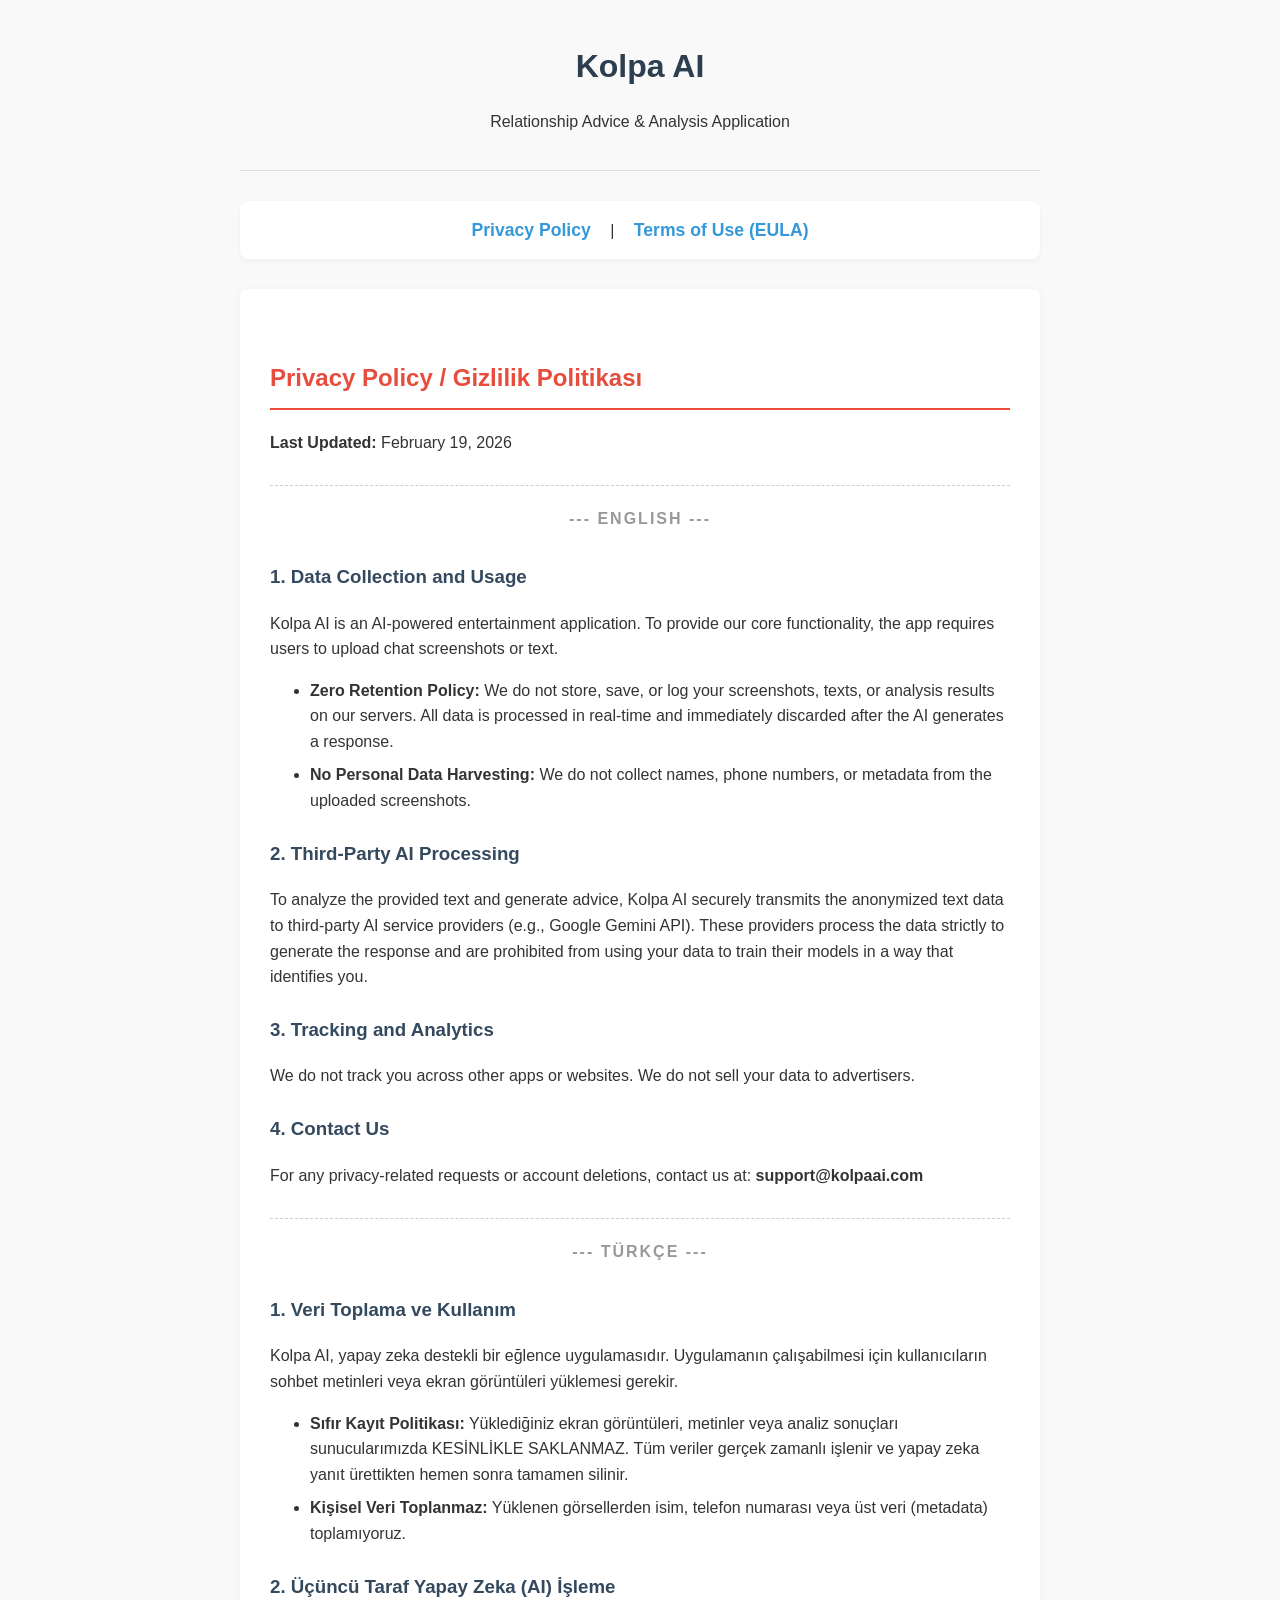
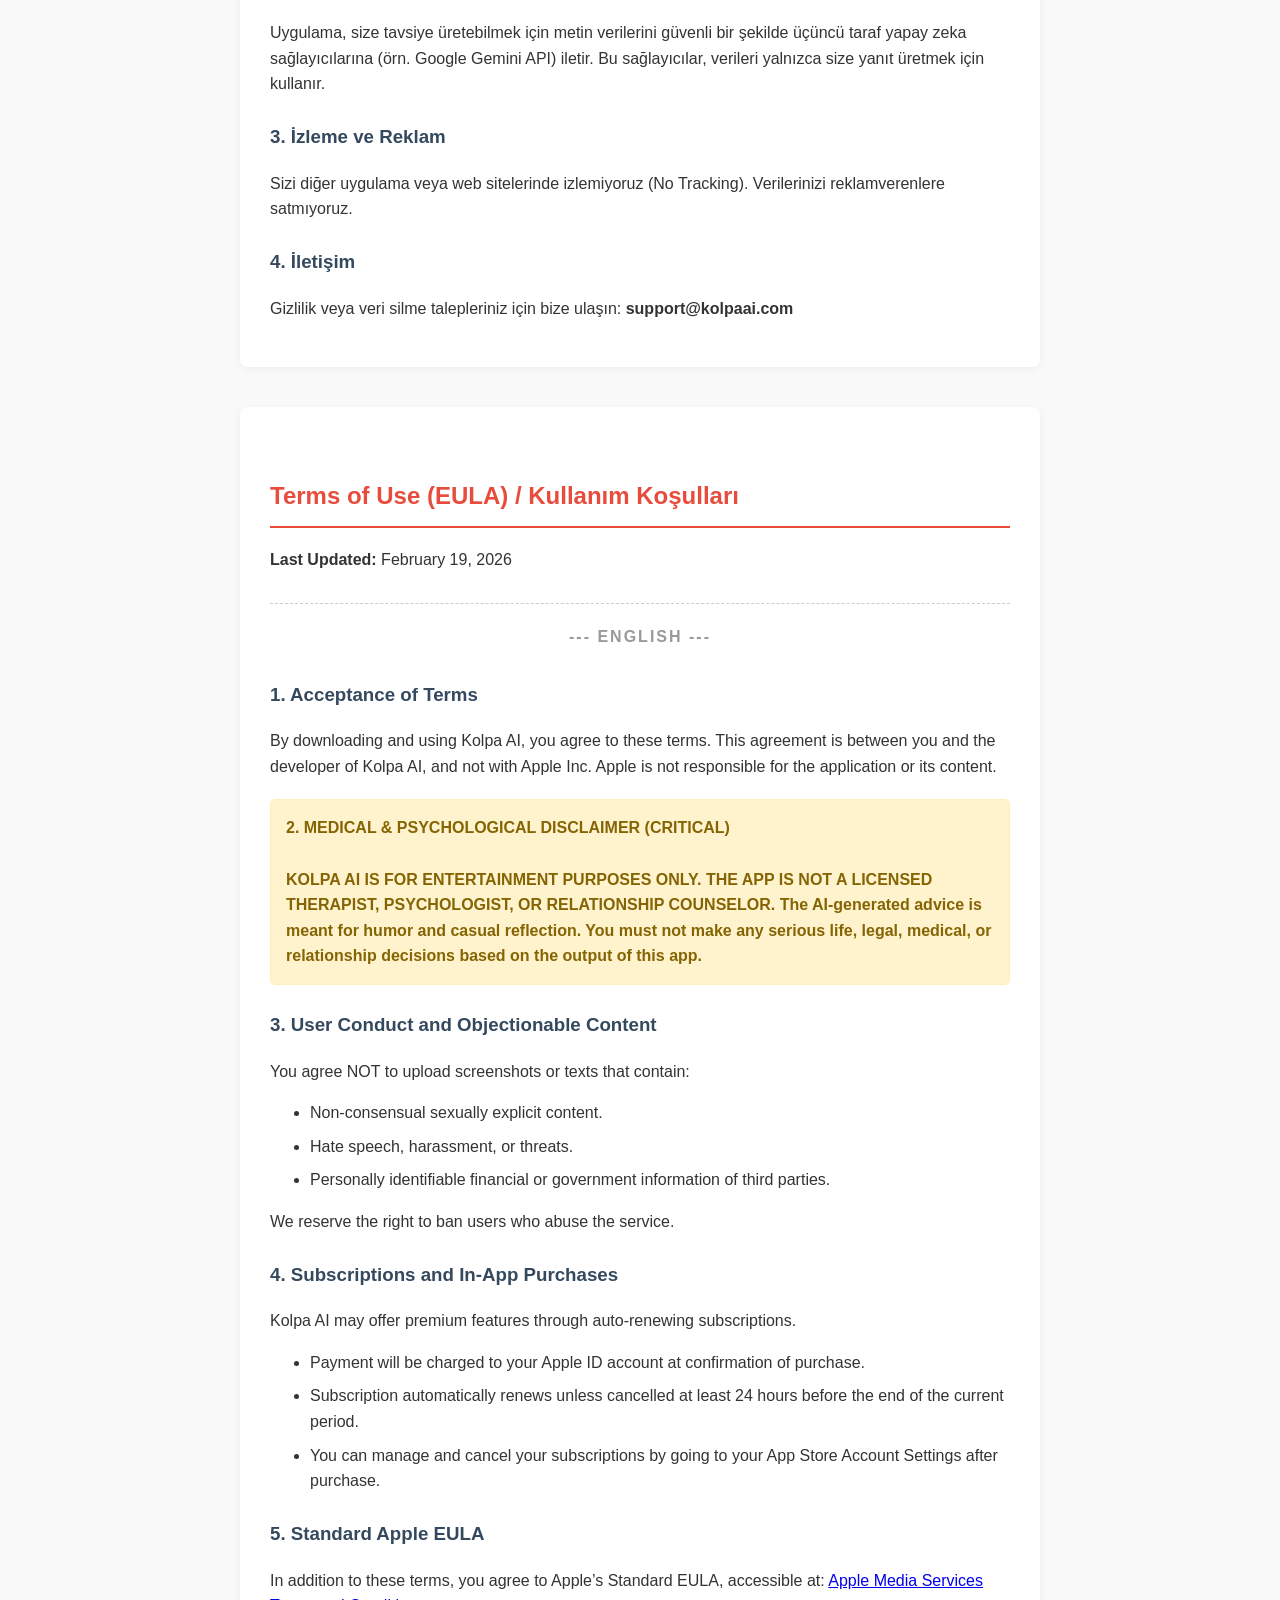
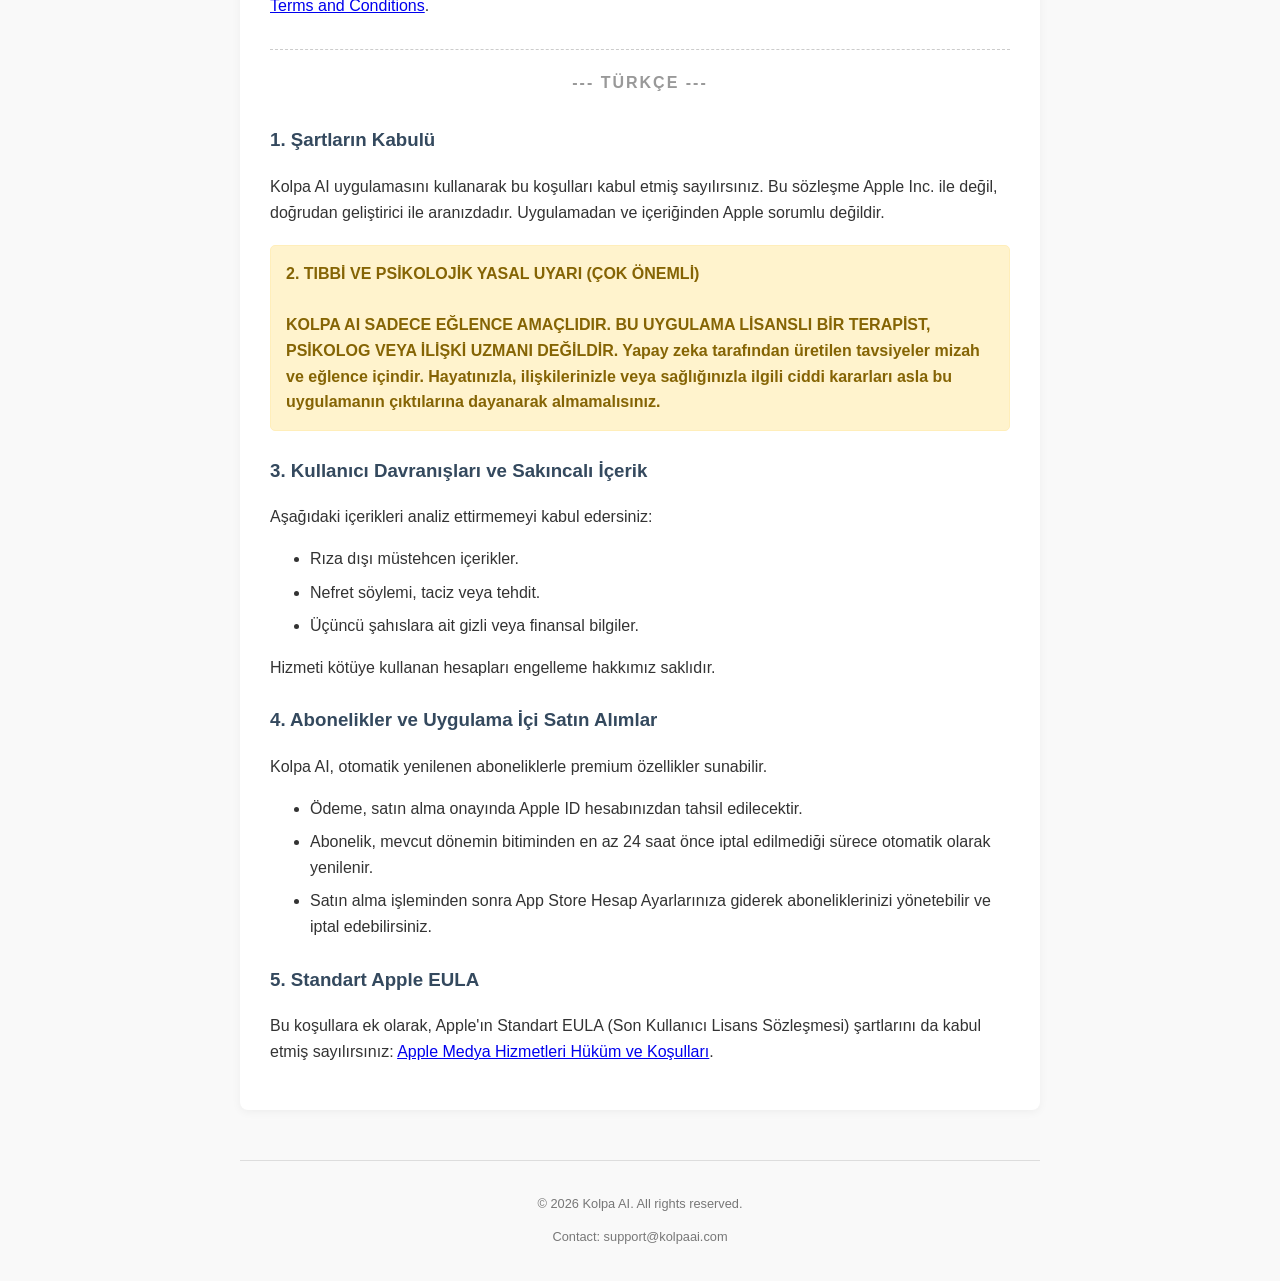
==== index.html @ 3d9947cd "Add files via upload" ====
<!DOCTYPE html>
<html lang="en">

<head>
    <meta charset="UTF-8">
    <meta name="viewport" content="width=device-width, initial-scale=1.0">
    <title>Kolpa AI - Legal & Privacy</title>
    <style>
        body {
            font-family: -apple-system, BlinkMacSystemFont, "Segoe UI", Roboto, Helvetica, Arial, sans-serif;
            line-height: 1.6;
            color: #333;
            max-width: 800px;
            margin: 0 auto;
            padding: 20px;
            background-color: #f9f9f9;
        }

        header {
            text-align: center;
            padding-bottom: 20px;
            border-bottom: 1px solid #ddd;
            margin-bottom: 30px;
        }

        h1 {
            color: #2c3e50;
            margin-bottom: 5px;
        }

        h2 {
            color: #e74c3c;
            border-bottom: 2px solid #e74c3c;
            padding-bottom: 10px;
            margin-top: 40px;
        }

        h3 {
            color: #34495e;
            margin-top: 25px;
        }

        .nav-links {
            text-align: center;
            margin-bottom: 30px;
            background: #fff;
            padding: 15px;
            border-radius: 8px;
            box-shadow: 0 2px 5px rgba(0, 0, 0, 0.05);
        }

        .nav-links a {
            margin: 0 15px;
            text-decoration: none;
            color: #3498db;
            font-weight: bold;
            font-size: 1.1em;
        }

        .nav-links a:hover {
            text-decoration: underline;
        }

        .section-container {
            background: #fff;
            padding: 30px;
            border-radius: 8px;
            box-shadow: 0 2px 10px rgba(0, 0, 0, 0.05);
            margin-bottom: 40px;
        }

        .warning-box {
            background-color: #fff3cd;
            border: 1px solid #ffeeba;
            color: #856404;
            padding: 15px;
            border-radius: 5px;
            margin: 20px 0;
            font-weight: bold;
        }

        footer {
            text-align: center;
            font-size: 0.8em;
            color: #777;
            margin-top: 50px;
            border-top: 1px solid #ddd;
            padding-top: 20px;
        }

        .lang-divider {
            text-align: center;
            margin: 30px 0;
            font-weight: bold;
            color: #999;
            letter-spacing: 2px;
            border-top: 1px dashed #ccc;
            padding-top: 20px;
        }

        ul {
            margin-top: 5px;
        }

        li {
            margin-bottom: 8px;
        }
    </style>
</head>

<body>

    <header>
        <h1>Kolpa AI</h1>
        <p>Relationship Advice & Analysis Application</p>
    </header>

    <div class="nav-links">
        <a href="#privacy">Privacy Policy</a> |
        <a href="#terms">Terms of Use (EULA)</a>
    </div>

    <div id="privacy" class="section-container">
        <h2>Privacy Policy / Gizlilik Politikası</h2>
        <p><strong>Last Updated:</strong> February 19, 2026</p>

        <div class="lang-divider">--- ENGLISH ---</div>

        <h3>1. Data Collection and Usage</h3>
        <p>Kolpa AI is an AI-powered entertainment application. To provide our core functionality, the app requires
            users to upload chat screenshots or text.</p>
        <ul>
            <li><strong>Zero Retention Policy:</strong> We do not store, save, or log your screenshots, texts, or
                analysis results on our servers. All data is processed in real-time and immediately discarded after the
                AI generates a response.</li>
            <li><strong>No Personal Data Harvesting:</strong> We do not collect names, phone numbers, or metadata from
                the uploaded screenshots.</li>
        </ul>

        <h3>2. Third-Party AI Processing</h3>
        <p>To analyze the provided text and generate advice, Kolpa AI securely transmits the anonymized text data to
            third-party AI service providers (e.g., Google Gemini API). These providers process the data strictly to
            generate the response and are prohibited from using your data to train their models in a way that identifies
            you.</p>

        <h3>3. Tracking and Analytics</h3>
        <p>We do not track you across other apps or websites. We do not sell your data to advertisers.</p>

        <h3>4. Contact Us</h3>
        <p>For any privacy-related requests or account deletions, contact us at: <strong>support@kolpaai.com</strong>
        </p>

        <div class="lang-divider">--- TÜRKÇE ---</div>

        <h3>1. Veri Toplama ve Kullanım</h3>
        <p>Kolpa AI, yapay zeka destekli bir eğlence uygulamasıdır. Uygulamanın çalışabilmesi için kullanıcıların sohbet
            metinleri veya ekran görüntüleri yüklemesi gerekir.</p>
        <ul>
            <li><strong>Sıfır Kayıt Politikası:</strong> Yüklediğiniz ekran görüntüleri, metinler veya analiz sonuçları
                sunucularımızda KESİNLİKLE SAKLANMAZ. Tüm veriler gerçek zamanlı işlenir ve yapay zeka yanıt ürettikten
                hemen sonra tamamen silinir.</li>
            <li><strong>Kişisel Veri Toplanmaz:</strong> Yüklenen görsellerden isim, telefon numarası veya üst veri
                (metadata) toplamıyoruz.</li>
        </ul>

        <h3>2. Üçüncü Taraf Yapay Zeka (AI) İşleme</h3>
        <p>Uygulama, size tavsiye üretebilmek için metin verilerini güvenli bir şekilde üçüncü taraf yapay zeka
            sağlayıcılarına (örn. Google Gemini API) iletir. Bu sağlayıcılar, verileri yalnızca size yanıt üretmek için
            kullanır.</p>

        <h3>3. İzleme ve Reklam</h3>
        <p>Sizi diğer uygulama veya web sitelerinde izlemiyoruz (No Tracking). Verilerinizi reklamverenlere satmıyoruz.
        </p>

        <h3>4. İletişim</h3>
        <p>Gizlilik veya veri silme talepleriniz için bize ulaşın: <strong>support@kolpaai.com</strong></p>
    </div>

    <div id="terms" class="section-container">
        <h2>Terms of Use (EULA) / Kullanım Koşulları</h2>
        <p><strong>Last Updated:</strong> February 19, 2026</p>

        <div class="lang-divider">--- ENGLISH ---</div>

        <h3>1. Acceptance of Terms</h3>
        <p>By downloading and using Kolpa AI, you agree to these terms. This agreement is between you and the developer
            of Kolpa AI, and not with Apple Inc. Apple is not responsible for the application or its content.</p>

        <div class="warning-box">
            2. MEDICAL & PSYCHOLOGICAL DISCLAIMER (CRITICAL)<br><br>
            KOLPA AI IS FOR ENTERTAINMENT PURPOSES ONLY. THE APP IS NOT A LICENSED THERAPIST, PSYCHOLOGIST, OR
            RELATIONSHIP COUNSELOR. The AI-generated advice is meant for humor and casual reflection. You must not make
            any serious life, legal, medical, or relationship decisions based on the output of this app.
        </div>

        <h3>3. User Conduct and Objectionable Content</h3>
        <p>You agree NOT to upload screenshots or texts that contain:</p>
        <ul>
            <li>Non-consensual sexually explicit content.</li>
            <li>Hate speech, harassment, or threats.</li>
            <li>Personally identifiable financial or government information of third parties.</li>
        </ul>
        <p>We reserve the right to ban users who abuse the service.</p>

        <h3>4. Subscriptions and In-App Purchases</h3>
        <p>Kolpa AI may offer premium features through auto-renewing subscriptions.</p>
        <ul>
            <li>Payment will be charged to your Apple ID account at confirmation of purchase.</li>
            <li>Subscription automatically renews unless cancelled at least 24 hours before the end of the current
                period.</li>
            <li>You can manage and cancel your subscriptions by going to your App Store Account Settings after purchase.
            </li>
        </ul>

        <h3>5. Standard Apple EULA</h3>
        <p>In addition to these terms, you agree to Apple’s Standard EULA, accessible at: <a
                href="https://www.apple.com/legal/internet-services/itunes/dev/stdeula/" target="_blank">Apple Media
                Services Terms and Conditions</a>.</p>

        <div class="lang-divider">--- TÜRKÇE ---</div>

        <h3>1. Şartların Kabulü</h3>
        <p>Kolpa AI uygulamasını kullanarak bu koşulları kabul etmiş sayılırsınız. Bu sözleşme Apple Inc. ile değil,
            doğrudan geliştirici ile aranızdadır. Uygulamadan ve içeriğinden Apple sorumlu değildir.</p>

        <div class="warning-box">
            2. TIBBİ VE PSİKOLOJİK YASAL UYARI (ÇOK ÖNEMLİ)<br><br>
            KOLPA AI SADECE EĞLENCE AMAÇLIDIR. BU UYGULAMA LİSANSLI BİR TERAPİST, PSİKOLOG VEYA İLİŞKİ UZMANI DEĞİLDİR.
            Yapay zeka tarafından üretilen tavsiyeler mizah ve eğlence içindir. Hayatınızla, ilişkilerinizle veya
            sağlığınızla ilgili ciddi kararları asla bu uygulamanın çıktılarına dayanarak almamalısınız.
        </div>

        <h3>3. Kullanıcı Davranışları ve Sakıncalı İçerik</h3>
        <p>Aşağıdaki içerikleri analiz ettirmemeyi kabul edersiniz:</p>
        <ul>
            <li>Rıza dışı müstehcen içerikler.</li>
            <li>Nefret söylemi, taciz veya tehdit.</li>
            <li>Üçüncü şahıslara ait gizli veya finansal bilgiler.</li>
        </ul>
        <p>Hizmeti kötüye kullanan hesapları engelleme hakkımız saklıdır.</p>

        <h3>4. Abonelikler ve Uygulama İçi Satın Alımlar</h3>
        <p>Kolpa AI, otomatik yenilenen aboneliklerle premium özellikler sunabilir.</p>
        <ul>
            <li>Ödeme, satın alma onayında Apple ID hesabınızdan tahsil edilecektir.</li>
            <li>Abonelik, mevcut dönemin bitiminden en az 24 saat önce iptal edilmediği sürece otomatik olarak
                yenilenir.</li>
            <li>Satın alma işleminden sonra App Store Hesap Ayarlarınıza giderek aboneliklerinizi yönetebilir ve iptal
                edebilirsiniz.</li>
        </ul>

        <h3>5. Standart Apple EULA</h3>
        <p>Bu koşullara ek olarak, Apple'ın Standart EULA (Son Kullanıcı Lisans Sözleşmesi) şartlarını da kabul etmiş
            sayılırsınız: <a href="https://www.apple.com/legal/internet-services/itunes/dev/stdeula/"
                target="_blank">Apple Medya Hizmetleri Hüküm ve Koşulları</a>.</p>
    </div>

    <footer>
        <p>&copy; 2026 Kolpa AI. All rights reserved.</p>
        <p>Contact: support@kolpaai.com</p>
    </footer>

</body>

</html>
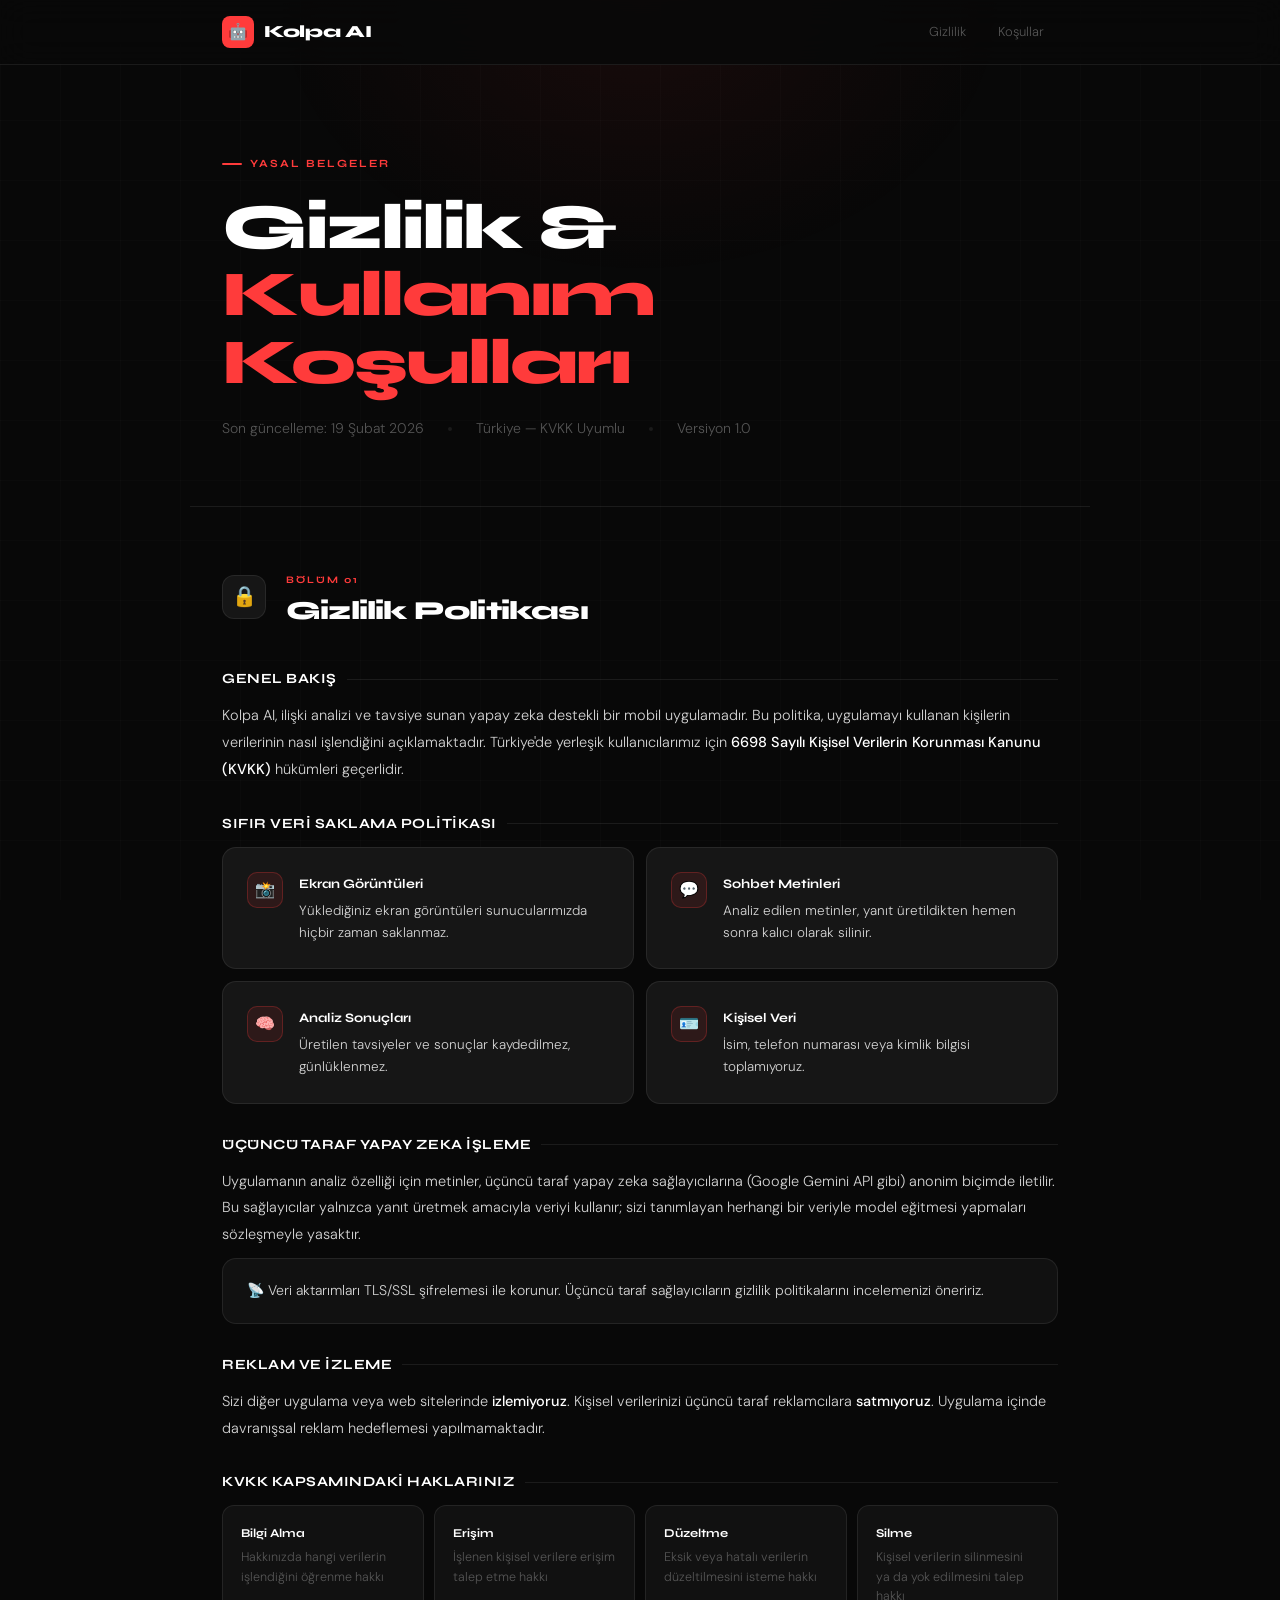
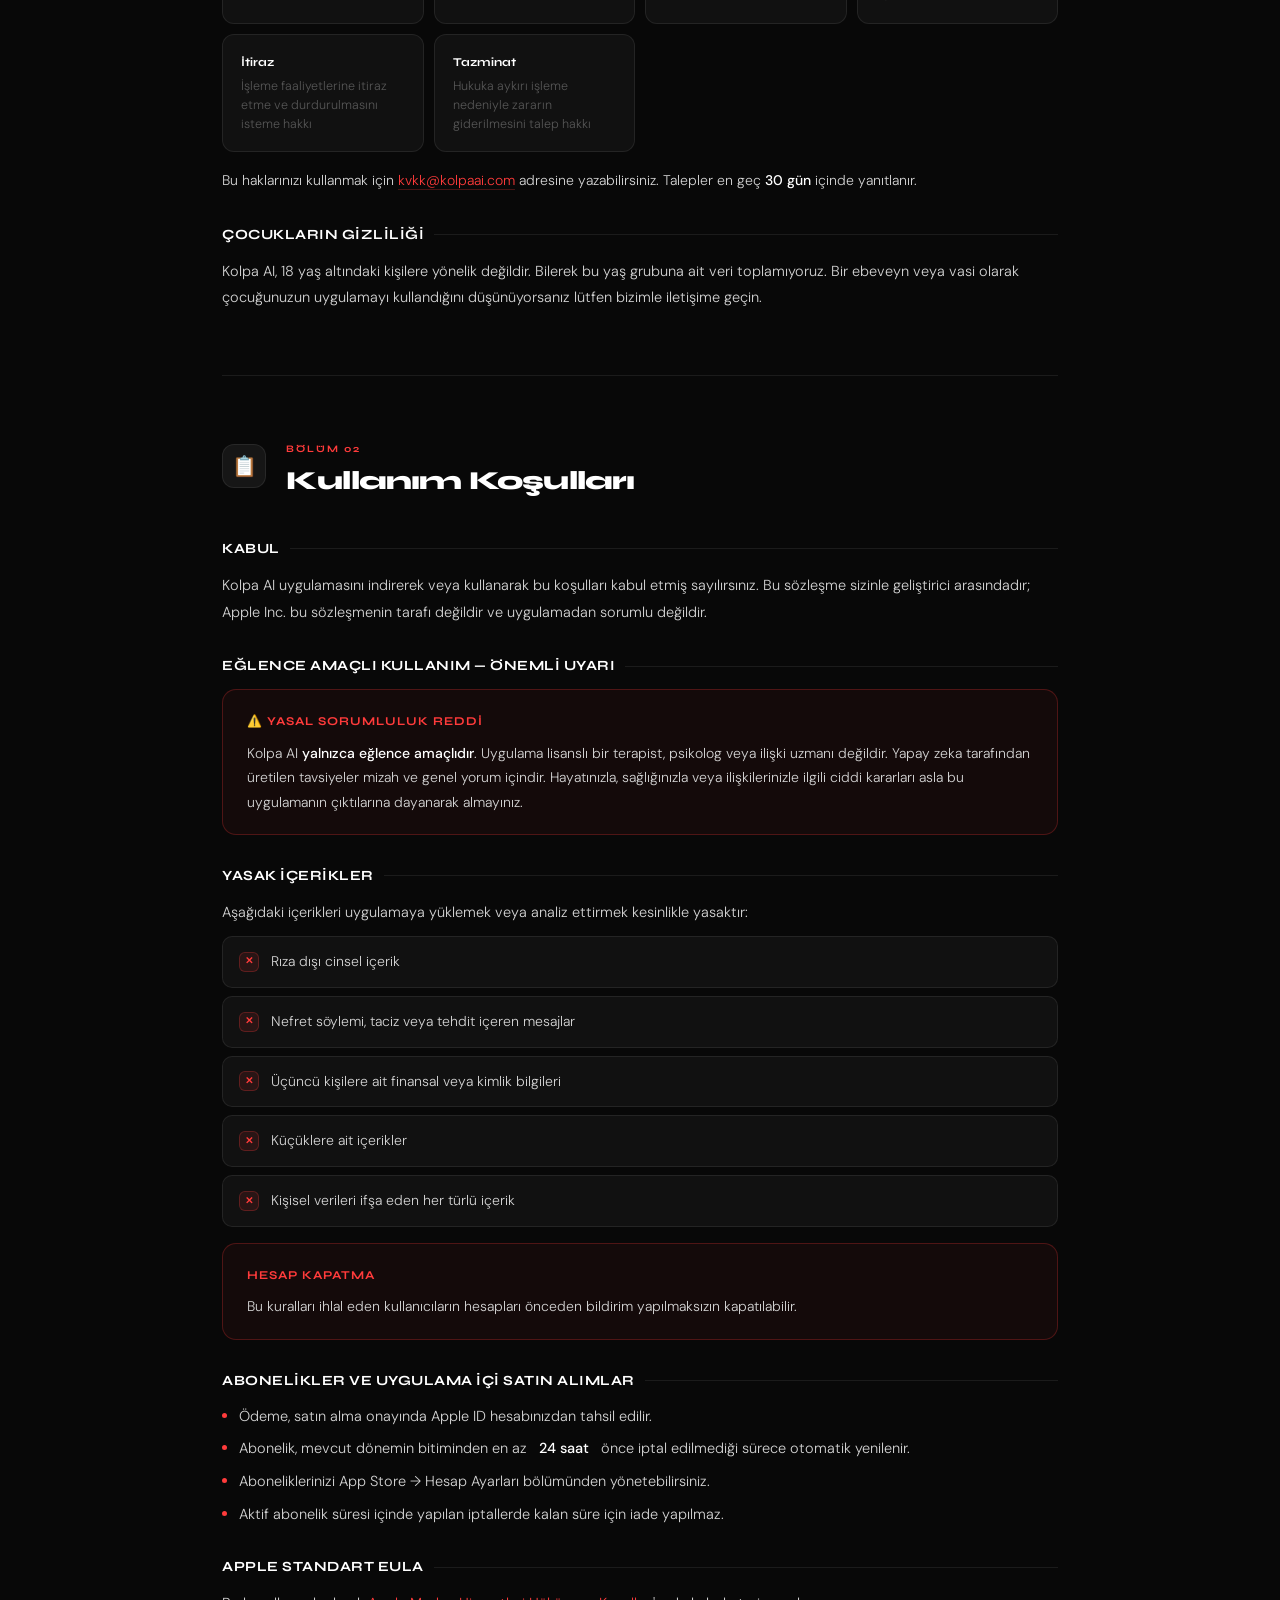
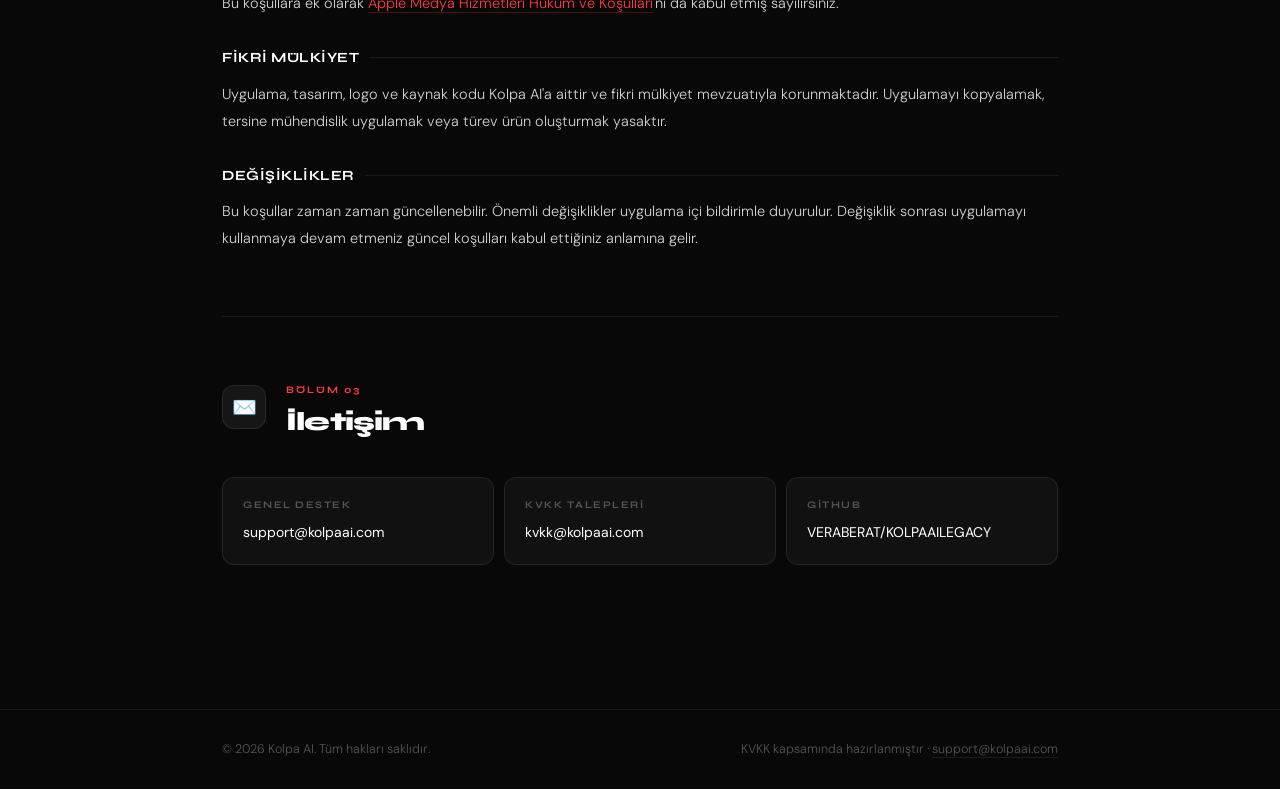
==== commit f670c946: "Add files via upload" ====
--- a/index.html
+++ b/index.html
@@ -1,265 +1,318 @@
 <!DOCTYPE html>
-<html lang="en">
-
+<html lang="tr">
 <head>
-    <meta charset="UTF-8">
-    <meta name="viewport" content="width=device-width, initial-scale=1.0">
-    <title>Kolpa AI - Legal & Privacy</title>
-    <style>
-        body {
-            font-family: -apple-system, BlinkMacSystemFont, "Segoe UI", Roboto, Helvetica, Arial, sans-serif;
-            line-height: 1.6;
-            color: #333;
-            max-width: 800px;
-            margin: 0 auto;
-            padding: 20px;
-            background-color: #f9f9f9;
-        }
-
-        header {
-            text-align: center;
-            padding-bottom: 20px;
-            border-bottom: 1px solid #ddd;
-            margin-bottom: 30px;
-        }
-
-        h1 {
-            color: #2c3e50;
-            margin-bottom: 5px;
-        }
-
-        h2 {
-            color: #e74c3c;
-            border-bottom: 2px solid #e74c3c;
-            padding-bottom: 10px;
-            margin-top: 40px;
-        }
-
-        h3 {
-            color: #34495e;
-            margin-top: 25px;
-        }
-
-        .nav-links {
-            text-align: center;
-            margin-bottom: 30px;
-            background: #fff;
-            padding: 15px;
-            border-radius: 8px;
-            box-shadow: 0 2px 5px rgba(0, 0, 0, 0.05);
-        }
-
-        .nav-links a {
-            margin: 0 15px;
-            text-decoration: none;
-            color: #3498db;
-            font-weight: bold;
-            font-size: 1.1em;
-        }
-
-        .nav-links a:hover {
-            text-decoration: underline;
-        }
-
-        .section-container {
-            background: #fff;
-            padding: 30px;
-            border-radius: 8px;
-            box-shadow: 0 2px 10px rgba(0, 0, 0, 0.05);
-            margin-bottom: 40px;
-        }
-
-        .warning-box {
-            background-color: #fff3cd;
-            border: 1px solid #ffeeba;
-            color: #856404;
-            padding: 15px;
-            border-radius: 5px;
-            margin: 20px 0;
-            font-weight: bold;
-        }
-
-        footer {
-            text-align: center;
-            font-size: 0.8em;
-            color: #777;
-            margin-top: 50px;
-            border-top: 1px solid #ddd;
-            padding-top: 20px;
-        }
-
-        .lang-divider {
-            text-align: center;
-            margin: 30px 0;
-            font-weight: bold;
-            color: #999;
-            letter-spacing: 2px;
-            border-top: 1px dashed #ccc;
-            padding-top: 20px;
-        }
-
-        ul {
-            margin-top: 5px;
-        }
-
-        li {
-            margin-bottom: 8px;
-        }
-    </style>
+  <meta charset="UTF-8"/>
+  <meta name="viewport" content="width=device-width, initial-scale=1.0"/>
+  <title>Kolpa AI — Yasal</title>
+  <link href="https://fonts.googleapis.com/css2?family=Syne:wght@400;600;700;800&family=DM+Sans:wght@300;400;500&display=swap" rel="stylesheet"/>
+  <style>
+    *, *::before, *::after { box-sizing: border-box; margin: 0; padding: 0; }
+    :root {
+      --bg: #080808; --surface: #111111; --surface2: #161616;
+      --border: rgba(255,255,255,0.08); --accent: #ff3b3b;
+      --accent-dim: rgba(255,59,59,0.12); --accent-border: rgba(255,59,59,0.25);
+      --text: #d4d4d4; --muted: #555; --heading: #f0f0f0; --white: #ffffff;
+    }
+    html { scroll-behavior: smooth; }
+    body { background: var(--bg); color: var(--text); font-family: 'DM Sans', sans-serif; font-weight: 300; line-height: 1.85; min-height: 100vh; }
+    body::before { content: ''; position: fixed; inset: 0; background-image: linear-gradient(rgba(255,255,255,0.015) 1px, transparent 1px), linear-gradient(90deg, rgba(255,255,255,0.015) 1px, transparent 1px); background-size: 60px 60px; pointer-events: none; z-index: 0; }
+    body::after { content: ''; position: fixed; top: -300px; left: 50%; transform: translateX(-50%); width: 800px; height: 600px; background: radial-gradient(ellipse, rgba(255,59,59,0.07) 0%, transparent 65%); pointer-events: none; z-index: 0; }
+
+    header { position: sticky; top: 0; z-index: 100; background: rgba(8,8,8,0.88); backdrop-filter: blur(16px); -webkit-backdrop-filter: blur(16px); border-bottom: 1px solid var(--border); }
+    .header-inner { max-width: 900px; margin: 0 auto; padding: 0 32px; height: 64px; display: flex; align-items: center; justify-content: space-between; }
+    .logo { display: flex; align-items: center; gap: 10px; text-decoration: none; border: none; }
+    .logo-mark { width: 32px; height: 32px; background: var(--accent); border-radius: 8px; display: flex; align-items: center; justify-content: center; font-size: 16px; flex-shrink: 0; }
+    .logo-name { font-family: 'Syne', sans-serif; font-weight: 800; font-size: 17px; color: var(--white); letter-spacing: -0.3px; }
+    .header-nav { display: flex; gap: 4px; }
+    .header-nav a { font-size: 13px; color: var(--muted); text-decoration: none; padding: 6px 14px; border-radius: 6px; transition: color 0.2s, background 0.2s; border: none; }
+    .header-nav a:hover { color: var(--white); background: rgba(255,255,255,0.06); }
+
+    .hero { position: relative; z-index: 1; max-width: 900px; margin: 0 auto; padding: 80px 32px 64px; border-bottom: 1px solid var(--border); }
+    .hero-eyebrow { display: inline-flex; align-items: center; gap: 8px; font-family: 'Syne', sans-serif; font-size: 11px; font-weight: 700; letter-spacing: 2px; text-transform: uppercase; color: var(--accent); margin-bottom: 20px; }
+    .hero-eyebrow::before { content: ''; display: block; width: 20px; height: 2px; background: var(--accent); border-radius: 1px; }
+    .hero h1 { font-family: 'Syne', sans-serif; font-size: clamp(40px, 6vw, 64px); font-weight: 800; color: var(--white); letter-spacing: -2px; line-height: 1.05; margin-bottom: 20px; }
+    .hero h1 span { color: var(--accent); }
+    .hero-meta { display: flex; align-items: center; gap: 24px; flex-wrap: wrap; }
+    .hero-meta p { font-size: 14px; color: var(--muted); margin: 0; }
+    .hero-meta .dot { width: 4px; height: 4px; border-radius: 50%; background: var(--border); }
+
+    .page-wrapper { position: relative; z-index: 1; max-width: 900px; margin: 0 auto; padding: 0 32px 80px; }
+    .doc-section { padding: 64px 0; border-bottom: 1px solid var(--border); }
+    .doc-section:last-child { border-bottom: none; }
+    .section-header { display: flex; align-items: flex-start; gap: 20px; margin-bottom: 40px; }
+    .section-icon { width: 44px; height: 44px; background: var(--surface2); border: 1px solid var(--border); border-radius: 12px; display: flex; align-items: center; justify-content: center; font-size: 20px; flex-shrink: 0; margin-top: 4px; }
+    .section-tag { font-family: 'Syne', sans-serif; font-size: 10px; font-weight: 700; letter-spacing: 2px; text-transform: uppercase; color: var(--accent); margin-bottom: 6px; }
+    .doc-section h2 { font-family: 'Syne', sans-serif; font-size: 26px; font-weight: 800; color: var(--white); letter-spacing: -0.8px; line-height: 1.2; }
+    .content-body { display: flex; flex-direction: column; gap: 28px; }
+    .doc-article h3 { font-family: 'Syne', sans-serif; font-size: 14px; font-weight: 700; color: var(--white); letter-spacing: 0.5px; text-transform: uppercase; margin-bottom: 10px; display: flex; align-items: center; gap: 10px; }
+    .doc-article h3::after { content: ''; flex: 1; height: 1px; background: var(--border); }
+    .doc-article p { font-size: 14.5px; color: var(--text); line-height: 1.85; margin-bottom: 10px; }
+    .doc-article p:last-child { margin-bottom: 0; }
+
+    .doc-list { list-style: none; display: flex; flex-direction: column; gap: 8px; margin-top: 10px; }
+    .doc-list li { display: flex; align-items: flex-start; gap: 12px; font-size: 14.5px; color: var(--text); line-height: 1.7; }
+    .doc-list li::before { content: ''; width: 5px; height: 5px; border-radius: 50%; background: var(--accent); flex-shrink: 0; margin-top: 9px; }
+
+    .info-card { background: var(--surface); border: 1px solid var(--border); border-radius: 14px; padding: 20px 24px; }
+    .info-card p { font-size: 14px; color: var(--text); margin: 0; line-height: 1.7; }
+    .warning-card { background: rgba(255,59,59,0.05); border: 1px solid var(--accent-border); border-radius: 14px; padding: 20px 24px; }
+    .warning-card .card-title { font-family: 'Syne', sans-serif; font-size: 12px; font-weight: 700; letter-spacing: 1px; text-transform: uppercase; color: var(--accent); margin-bottom: 8px; }
+    .warning-card p { font-size: 14px; color: var(--text); margin: 0; line-height: 1.75; }
+
+    .two-col { display: grid; grid-template-columns: 1fr 1fr; gap: 12px; }
+    .zero-card { background: var(--surface2); border: 1px solid var(--border); border-radius: 14px; padding: 24px; display: flex; gap: 16px; align-items: flex-start; }
+    .zero-card-icon { width: 36px; height: 36px; background: rgba(255,59,59,0.1); border: 1px solid var(--accent-border); border-radius: 10px; display: flex; align-items: center; justify-content: center; font-size: 16px; flex-shrink: 0; }
+    .zero-card-title { font-family: 'Syne', sans-serif; font-size: 13px; font-weight: 700; color: var(--white); margin-bottom: 4px; }
+    .zero-card p { font-size: 13.5px; color: var(--text); margin: 0; line-height: 1.65; }
+
+    .rights-grid { display: grid; grid-template-columns: repeat(auto-fill, minmax(200px, 1fr)); gap: 10px; }
+    .right-item { background: var(--surface); border: 1px solid var(--border); border-radius: 12px; padding: 16px 18px; }
+    .right-item-title { font-family: 'Syne', sans-serif; font-size: 12px; font-weight: 700; color: var(--white); margin-bottom: 4px; }
+    .right-item p { font-size: 12.5px; color: var(--muted); margin: 0; line-height: 1.55; }
+
+    .forbidden-grid { display: flex; flex-direction: column; gap: 8px; }
+    .forbidden-item { display: flex; align-items: center; gap: 12px; background: var(--surface); border: 1px solid var(--border); border-radius: 10px; padding: 12px 16px; font-size: 14px; color: var(--text); }
+    .forbidden-item .x { width: 20px; height: 20px; background: rgba(255,59,59,0.1); border: 1px solid var(--accent-border); border-radius: 6px; display: flex; align-items: center; justify-content: center; font-size: 10px; color: var(--accent); flex-shrink: 0; font-weight: 700; }
+
+    .contact-grid { display: grid; grid-template-columns: repeat(auto-fill, minmax(220px, 1fr)); gap: 10px; }
+    .contact-item { background: var(--surface); border: 1px solid var(--border); border-radius: 12px; padding: 18px 20px; text-decoration: none; transition: border-color 0.2s, background 0.2s; border-bottom: 1px solid var(--border); }
+    .contact-item:hover { border-color: rgba(255,59,59,0.35); background: var(--surface2); }
+    .contact-label { font-family: 'Syne', sans-serif; font-size: 10px; font-weight: 700; letter-spacing: 1.5px; text-transform: uppercase; color: var(--muted); margin-bottom: 6px; }
+    .contact-value { font-size: 14px; color: var(--white); font-weight: 400; }
+
+    footer { position: relative; z-index: 1; border-top: 1px solid var(--border); }
+    .footer-inner { max-width: 900px; margin: 0 auto; padding: 28px 32px; display: flex; align-items: center; justify-content: space-between; flex-wrap: wrap; gap: 12px; }
+    .footer-inner p { font-size: 12.5px; color: var(--muted); margin: 0; }
+    .footer-inner p a { color: var(--muted); text-decoration: none; border-bottom: 1px solid var(--border); transition: color 0.2s; }
+    .footer-inner p a:hover { color: var(--white); }
+
+    strong { color: var(--white); font-weight: 500; }
+    a { color: var(--accent); text-decoration: none; border-bottom: 1px solid var(--accent-border); transition: opacity 0.2s; }
+    a:hover { opacity: 0.75; }
+
+    @media (max-width: 640px) {
+      .header-inner, .hero, .page-wrapper { padding-left: 20px; padding-right: 20px; }
+      .two-col { grid-template-columns: 1fr; }
+      .section-header { flex-direction: column; gap: 12px; }
+      .hero h1 { letter-spacing: -1px; }
+      .footer-inner { flex-direction: column; }
+    }
+  </style>
 </head>
-
 <body>
 
-    <header>
-        <h1>Kolpa AI</h1>
-        <p>Relationship Advice & Analysis Application</p>
-    </header>
-
-    <div class="nav-links">
-        <a href="#privacy">Privacy Policy</a> |
-        <a href="#terms">Terms of Use (EULA)</a>
+  <header>
+    <div class="header-inner">
+      <a href="#" class="logo">
+        <div class="logo-mark">🤖</div>
+        <span class="logo-name">Kolpa AI</span>
+      </a>
+      <nav class="header-nav">
+        <a href="#gizlilik">Gizlilik</a>
+        <a href="#kosullar">Koşullar</a>
+      </nav>
     </div>
-
-    <div id="privacy" class="section-container">
-        <h2>Privacy Policy / Gizlilik Politikası</h2>
-        <p><strong>Last Updated:</strong> February 19, 2026</p>
-
-        <div class="lang-divider">--- ENGLISH ---</div>
-
-        <h3>1. Data Collection and Usage</h3>
-        <p>Kolpa AI is an AI-powered entertainment application. To provide our core functionality, the app requires
-            users to upload chat screenshots or text.</p>
-        <ul>
-            <li><strong>Zero Retention Policy:</strong> We do not store, save, or log your screenshots, texts, or
-                analysis results on our servers. All data is processed in real-time and immediately discarded after the
-                AI generates a response.</li>
-            <li><strong>No Personal Data Harvesting:</strong> We do not collect names, phone numbers, or metadata from
-                the uploaded screenshots.</li>
-        </ul>
-
-        <h3>2. Third-Party AI Processing</h3>
-        <p>To analyze the provided text and generate advice, Kolpa AI securely transmits the anonymized text data to
-            third-party AI service providers (e.g., Google Gemini API). These providers process the data strictly to
-            generate the response and are prohibited from using your data to train their models in a way that identifies
-            you.</p>
-
-        <h3>3. Tracking and Analytics</h3>
-        <p>We do not track you across other apps or websites. We do not sell your data to advertisers.</p>
-
-        <h3>4. Contact Us</h3>
-        <p>For any privacy-related requests or account deletions, contact us at: <strong>support@kolpaai.com</strong>
-        </p>
-
-        <div class="lang-divider">--- TÜRKÇE ---</div>
-
-        <h3>1. Veri Toplama ve Kullanım</h3>
-        <p>Kolpa AI, yapay zeka destekli bir eğlence uygulamasıdır. Uygulamanın çalışabilmesi için kullanıcıların sohbet
-            metinleri veya ekran görüntüleri yüklemesi gerekir.</p>
-        <ul>
-            <li><strong>Sıfır Kayıt Politikası:</strong> Yüklediğiniz ekran görüntüleri, metinler veya analiz sonuçları
-                sunucularımızda KESİNLİKLE SAKLANMAZ. Tüm veriler gerçek zamanlı işlenir ve yapay zeka yanıt ürettikten
-                hemen sonra tamamen silinir.</li>
-            <li><strong>Kişisel Veri Toplanmaz:</strong> Yüklenen görsellerden isim, telefon numarası veya üst veri
-                (metadata) toplamıyoruz.</li>
-        </ul>
-
-        <h3>2. Üçüncü Taraf Yapay Zeka (AI) İşleme</h3>
-        <p>Uygulama, size tavsiye üretebilmek için metin verilerini güvenli bir şekilde üçüncü taraf yapay zeka
-            sağlayıcılarına (örn. Google Gemini API) iletir. Bu sağlayıcılar, verileri yalnızca size yanıt üretmek için
-            kullanır.</p>
-
-        <h3>3. İzleme ve Reklam</h3>
-        <p>Sizi diğer uygulama veya web sitelerinde izlemiyoruz (No Tracking). Verilerinizi reklamverenlere satmıyoruz.
-        </p>
-
-        <h3>4. İletişim</h3>
-        <p>Gizlilik veya veri silme talepleriniz için bize ulaşın: <strong>support@kolpaai.com</strong></p>
+  </header>
+
+  <div class="hero">
+    <div class="hero-eyebrow">Yasal Belgeler</div>
+    <h1>Gizlilik &amp;<br/><span>Kullanım Koşulları</span></h1>
+    <div class="hero-meta">
+      <p>Son güncelleme: 19 Şubat 2026</p>
+      <div class="dot"></div>
+      <p>Türkiye — KVKK Uyumlu</p>
+      <div class="dot"></div>
+      <p>Versiyon 1.0</p>
     </div>
-
-    <div id="terms" class="section-container">
-        <h2>Terms of Use (EULA) / Kullanım Koşulları</h2>
-        <p><strong>Last Updated:</strong> February 19, 2026</p>
-
-        <div class="lang-divider">--- ENGLISH ---</div>
-
-        <h3>1. Acceptance of Terms</h3>
-        <p>By downloading and using Kolpa AI, you agree to these terms. This agreement is between you and the developer
-            of Kolpa AI, and not with Apple Inc. Apple is not responsible for the application or its content.</p>
-
-        <div class="warning-box">
-            2. MEDICAL & PSYCHOLOGICAL DISCLAIMER (CRITICAL)<br><br>
-            KOLPA AI IS FOR ENTERTAINMENT PURPOSES ONLY. THE APP IS NOT A LICENSED THERAPIST, PSYCHOLOGIST, OR
-            RELATIONSHIP COUNSELOR. The AI-generated advice is meant for humor and casual reflection. You must not make
-            any serious life, legal, medical, or relationship decisions based on the output of this app.
-        </div>
-
-        <h3>3. User Conduct and Objectionable Content</h3>
-        <p>You agree NOT to upload screenshots or texts that contain:</p>
-        <ul>
-            <li>Non-consensual sexually explicit content.</li>
-            <li>Hate speech, harassment, or threats.</li>
-            <li>Personally identifiable financial or government information of third parties.</li>
-        </ul>
-        <p>We reserve the right to ban users who abuse the service.</p>
-
-        <h3>4. Subscriptions and In-App Purchases</h3>
-        <p>Kolpa AI may offer premium features through auto-renewing subscriptions.</p>
-        <ul>
-            <li>Payment will be charged to your Apple ID account at confirmation of purchase.</li>
-            <li>Subscription automatically renews unless cancelled at least 24 hours before the end of the current
-                period.</li>
-            <li>You can manage and cancel your subscriptions by going to your App Store Account Settings after purchase.
-            </li>
-        </ul>
-
-        <h3>5. Standard Apple EULA</h3>
-        <p>In addition to these terms, you agree to Apple’s Standard EULA, accessible at: <a
-                href="https://www.apple.com/legal/internet-services/itunes/dev/stdeula/" target="_blank">Apple Media
-                Services Terms and Conditions</a>.</p>
-
-        <div class="lang-divider">--- TÜRKÇE ---</div>
-
-        <h3>1. Şartların Kabulü</h3>
-        <p>Kolpa AI uygulamasını kullanarak bu koşulları kabul etmiş sayılırsınız. Bu sözleşme Apple Inc. ile değil,
-            doğrudan geliştirici ile aranızdadır. Uygulamadan ve içeriğinden Apple sorumlu değildir.</p>
-
-        <div class="warning-box">
-            2. TIBBİ VE PSİKOLOJİK YASAL UYARI (ÇOK ÖNEMLİ)<br><br>
-            KOLPA AI SADECE EĞLENCE AMAÇLIDIR. BU UYGULAMA LİSANSLI BİR TERAPİST, PSİKOLOG VEYA İLİŞKİ UZMANI DEĞİLDİR.
-            Yapay zeka tarafından üretilen tavsiyeler mizah ve eğlence içindir. Hayatınızla, ilişkilerinizle veya
-            sağlığınızla ilgili ciddi kararları asla bu uygulamanın çıktılarına dayanarak almamalısınız.
-        </div>
-
-        <h3>3. Kullanıcı Davranışları ve Sakıncalı İçerik</h3>
-        <p>Aşağıdaki içerikleri analiz ettirmemeyi kabul edersiniz:</p>
-        <ul>
-            <li>Rıza dışı müstehcen içerikler.</li>
-            <li>Nefret söylemi, taciz veya tehdit.</li>
-            <li>Üçüncü şahıslara ait gizli veya finansal bilgiler.</li>
-        </ul>
-        <p>Hizmeti kötüye kullanan hesapları engelleme hakkımız saklıdır.</p>
-
-        <h3>4. Abonelikler ve Uygulama İçi Satın Alımlar</h3>
-        <p>Kolpa AI, otomatik yenilenen aboneliklerle premium özellikler sunabilir.</p>
-        <ul>
-            <li>Ödeme, satın alma onayında Apple ID hesabınızdan tahsil edilecektir.</li>
-            <li>Abonelik, mevcut dönemin bitiminden en az 24 saat önce iptal edilmediği sürece otomatik olarak
-                yenilenir.</li>
-            <li>Satın alma işleminden sonra App Store Hesap Ayarlarınıza giderek aboneliklerinizi yönetebilir ve iptal
-                edebilirsiniz.</li>
-        </ul>
-
-        <h3>5. Standart Apple EULA</h3>
-        <p>Bu koşullara ek olarak, Apple'ın Standart EULA (Son Kullanıcı Lisans Sözleşmesi) şartlarını da kabul etmiş
-            sayılırsınız: <a href="https://www.apple.com/legal/internet-services/itunes/dev/stdeula/"
-                target="_blank">Apple Medya Hizmetleri Hüküm ve Koşulları</a>.</p>
+  </div>
+
+  <div class="page-wrapper">
+
+    <!-- GİZLİLİK -->
+    <section id="gizlilik" class="doc-section">
+      <div class="section-header">
+        <div class="section-icon">🔒</div>
+        <div>
+          <div class="section-tag">Bölüm 01</div>
+          <h2>Gizlilik Politikası</h2>
+        </div>
+      </div>
+      <div class="content-body">
+
+        <div class="doc-article">
+          <h3>Genel Bakış</h3>
+          <p>Kolpa AI, ilişki analizi ve tavsiye sunan yapay zeka destekli bir mobil uygulamadır. Bu politika, uygulamayı kullanan kişilerin verilerinin nasıl işlendiğini açıklamaktadır. Türkiye'de yerleşik kullanıcılarımız için <strong>6698 Sayılı Kişisel Verilerin Korunması Kanunu (KVKK)</strong> hükümleri geçerlidir.</p>
+        </div>
+
+        <div class="doc-article">
+          <h3>Sıfır Veri Saklama Politikası</h3>
+          <div class="two-col">
+            <div class="zero-card">
+              <div class="zero-card-icon">📸</div>
+              <div>
+                <div class="zero-card-title">Ekran Görüntüleri</div>
+                <p>Yüklediğiniz ekran görüntüleri sunucularımızda hiçbir zaman saklanmaz.</p>
+              </div>
+            </div>
+            <div class="zero-card">
+              <div class="zero-card-icon">💬</div>
+              <div>
+                <div class="zero-card-title">Sohbet Metinleri</div>
+                <p>Analiz edilen metinler, yanıt üretildikten hemen sonra kalıcı olarak silinir.</p>
+              </div>
+            </div>
+            <div class="zero-card">
+              <div class="zero-card-icon">🧠</div>
+              <div>
+                <div class="zero-card-title">Analiz Sonuçları</div>
+                <p>Üretilen tavsiyeler ve sonuçlar kaydedilmez, günlüklenmez.</p>
+              </div>
+            </div>
+            <div class="zero-card">
+              <div class="zero-card-icon">🪪</div>
+              <div>
+                <div class="zero-card-title">Kişisel Veri</div>
+                <p>İsim, telefon numarası veya kimlik bilgisi toplamıyoruz.</p>
+              </div>
+            </div>
+          </div>
+        </div>
+
+        <div class="doc-article">
+          <h3>Üçüncü Taraf Yapay Zeka İşleme</h3>
+          <p>Uygulamanın analiz özelliği için metinler, üçüncü taraf yapay zeka sağlayıcılarına (Google Gemini API gibi) anonim biçimde iletilir. Bu sağlayıcılar yalnızca yanıt üretmek amacıyla veriyi kullanır; sizi tanımlayan herhangi bir veriyle model eğitmesi yapmaları sözleşmeyle yasaktır.</p>
+          <div class="info-card">
+            <p>📡 Veri aktarımları TLS/SSL şifrelemesi ile korunur. Üçüncü taraf sağlayıcıların gizlilik politikalarını incelemenizi öneririz.</p>
+          </div>
+        </div>
+
+        <div class="doc-article">
+          <h3>Reklam ve İzleme</h3>
+          <p>Sizi diğer uygulama veya web sitelerinde <strong>izlemiyoruz</strong>. Kişisel verilerinizi üçüncü taraf reklamcılara <strong>satmıyoruz</strong>. Uygulama içinde davranışsal reklam hedeflemesi yapılmamaktadır.</p>
+        </div>
+
+        <div class="doc-article">
+          <h3>KVKK Kapsamındaki Haklarınız</h3>
+          <div class="rights-grid">
+            <div class="right-item"><div class="right-item-title">Bilgi Alma</div><p>Hakkınızda hangi verilerin işlendiğini öğrenme hakkı</p></div>
+            <div class="right-item"><div class="right-item-title">Erişim</div><p>İşlenen kişisel verilere erişim talep etme hakkı</p></div>
+            <div class="right-item"><div class="right-item-title">Düzeltme</div><p>Eksik veya hatalı verilerin düzeltilmesini isteme hakkı</p></div>
+            <div class="right-item"><div class="right-item-title">Silme</div><p>Kişisel verilerin silinmesini ya da yok edilmesini talep hakkı</p></div>
+            <div class="right-item"><div class="right-item-title">İtiraz</div><p>İşleme faaliyetlerine itiraz etme ve durdurulmasını isteme hakkı</p></div>
+            <div class="right-item"><div class="right-item-title">Tazminat</div><p>Hukuka aykırı işleme nedeniyle zararın giderilmesini talep hakkı</p></div>
+          </div>
+          <p style="margin-top:16px; font-size:14px;">Bu haklarınızı kullanmak için <a href="mailto:kvkk@kolpaai.com">kvkk@kolpaai.com</a> adresine yazabilirsiniz. Talepler en geç <strong>30 gün</strong> içinde yanıtlanır.</p>
+        </div>
+
+        <div class="doc-article">
+          <h3>Çocukların Gizliliği</h3>
+          <p>Kolpa AI, 18 yaş altındaki kişilere yönelik değildir. Bilerek bu yaş grubuna ait veri toplamıyoruz. Bir ebeveyn veya vasi olarak çocuğunuzun uygulamayı kullandığını düşünüyorsanız lütfen bizimle iletişime geçin.</p>
+        </div>
+
+      </div>
+    </section>
+
+    <!-- KULLANIM KOŞULLARI -->
+    <section id="kosullar" class="doc-section">
+      <div class="section-header">
+        <div class="section-icon">📋</div>
+        <div>
+          <div class="section-tag">Bölüm 02</div>
+          <h2>Kullanım Koşulları</h2>
+        </div>
+      </div>
+      <div class="content-body">
+
+        <div class="doc-article">
+          <h3>Kabul</h3>
+          <p>Kolpa AI uygulamasını indirerek veya kullanarak bu koşulları kabul etmiş sayılırsınız. Bu sözleşme sizinle geliştirici arasındadır; Apple Inc. bu sözleşmenin tarafı değildir ve uygulamadan sorumlu değildir.</p>
+        </div>
+
+        <div class="doc-article">
+          <h3>Eğlence Amaçlı Kullanım — Önemli Uyarı</h3>
+          <div class="warning-card">
+            <div class="card-title">⚠️ Yasal Sorumluluk Reddi</div>
+            <p>Kolpa AI <strong>yalnızca eğlence amaçlıdır</strong>. Uygulama lisanslı bir terapist, psikolog veya ilişki uzmanı değildir. Yapay zeka tarafından üretilen tavsiyeler mizah ve genel yorum içindir. Hayatınızla, sağlığınızla veya ilişkilerinizle ilgili ciddi kararları asla bu uygulamanın çıktılarına dayanarak almayınız.</p>
+          </div>
+        </div>
+
+        <div class="doc-article">
+          <h3>Yasak İçerikler</h3>
+          <p>Aşağıdaki içerikleri uygulamaya yüklemek veya analiz ettirmek kesinlikle yasaktır:</p>
+          <div class="forbidden-grid">
+            <div class="forbidden-item"><span class="x">✕</span> Rıza dışı cinsel içerik</div>
+            <div class="forbidden-item"><span class="x">✕</span> Nefret söylemi, taciz veya tehdit içeren mesajlar</div>
+            <div class="forbidden-item"><span class="x">✕</span> Üçüncü kişilere ait finansal veya kimlik bilgileri</div>
+            <div class="forbidden-item"><span class="x">✕</span> Küçüklere ait içerikler</div>
+            <div class="forbidden-item"><span class="x">✕</span> Kişisel verileri ifşa eden her türlü içerik</div>
+          </div>
+          <div class="warning-card" style="margin-top:16px;">
+            <div class="card-title">Hesap Kapatma</div>
+            <p>Bu kuralları ihlal eden kullanıcıların hesapları önceden bildirim yapılmaksızın kapatılabilir.</p>
+          </div>
+        </div>
+
+        <div class="doc-article">
+          <h3>Abonelikler ve Uygulama İçi Satın Alımlar</h3>
+          <ul class="doc-list">
+            <li>Ödeme, satın alma onayında Apple ID hesabınızdan tahsil edilir.</li>
+            <li>Abonelik, mevcut dönemin bitiminden en az <strong>24 saat</strong> önce iptal edilmediği sürece otomatik yenilenir.</li>
+            <li>Aboneliklerinizi App Store → Hesap Ayarları bölümünden yönetebilirsiniz.</li>
+            <li>Aktif abonelik süresi içinde yapılan iptallerde kalan süre için iade yapılmaz.</li>
+          </ul>
+        </div>
+
+        <div class="doc-article">
+          <h3>Apple Standart EULA</h3>
+          <p>Bu koşullara ek olarak <a href="https://www.apple.com/legal/internet-services/itunes/dev/stdeula/" target="_blank">Apple Medya Hizmetleri Hüküm ve Koşulları</a>'nı da kabul etmiş sayılırsınız.</p>
+        </div>
+
+        <div class="doc-article">
+          <h3>Fikri Mülkiyet</h3>
+          <p>Uygulama, tasarım, logo ve kaynak kodu Kolpa AI'a aittir ve fikri mülkiyet mevzuatıyla korunmaktadır. Uygulamayı kopyalamak, tersine mühendislik uygulamak veya türev ürün oluşturmak yasaktır.</p>
+        </div>
+
+        <div class="doc-article">
+          <h3>Değişiklikler</h3>
+          <p>Bu koşullar zaman zaman güncellenebilir. Önemli değişiklikler uygulama içi bildirimle duyurulur. Değişiklik sonrası uygulamayı kullanmaya devam etmeniz güncel koşulları kabul ettiğiniz anlamına gelir.</p>
+        </div>
+
+      </div>
+    </section>
+
+    <!-- İLETİŞİM -->
+    <section class="doc-section">
+      <div class="section-header">
+        <div class="section-icon">✉️</div>
+        <div>
+          <div class="section-tag">Bölüm 03</div>
+          <h2>İletişim</h2>
+        </div>
+      </div>
+      <div class="contact-grid">
+        <a href="mailto:support@kolpaai.com" class="contact-item">
+          <div class="contact-label">Genel Destek</div>
+          <div class="contact-value">support@kolpaai.com</div>
+        </a>
+        <a href="mailto:kvkk@kolpaai.com" class="contact-item">
+          <div class="contact-label">KVKK Talepleri</div>
+          <div class="contact-value">kvkk@kolpaai.com</div>
+        </a>
+        <a href="https://github.com/VERABERAT/KOLPAAILEGACY" target="_blank" class="contact-item">
+          <div class="contact-label">GitHub</div>
+          <div class="contact-value">VERABERAT/KOLPAAILEGACY</div>
+        </a>
+      </div>
+    </section>
+
+  </div>
+
+  <footer>
+    <div class="footer-inner">
+      <p>© 2026 Kolpa AI. Tüm hakları saklıdır.</p>
+      <p>KVKK kapsamında hazırlanmıştır · <a href="mailto:support@kolpaai.com">support@kolpaai.com</a></p>
     </div>
-
-    <footer>
-        <p>&copy; 2026 Kolpa AI. All rights reserved.</p>
-        <p>Contact: support@kolpaai.com</p>
-    </footer>
+  </footer>
 
 </body>
-
-</html>+</html>
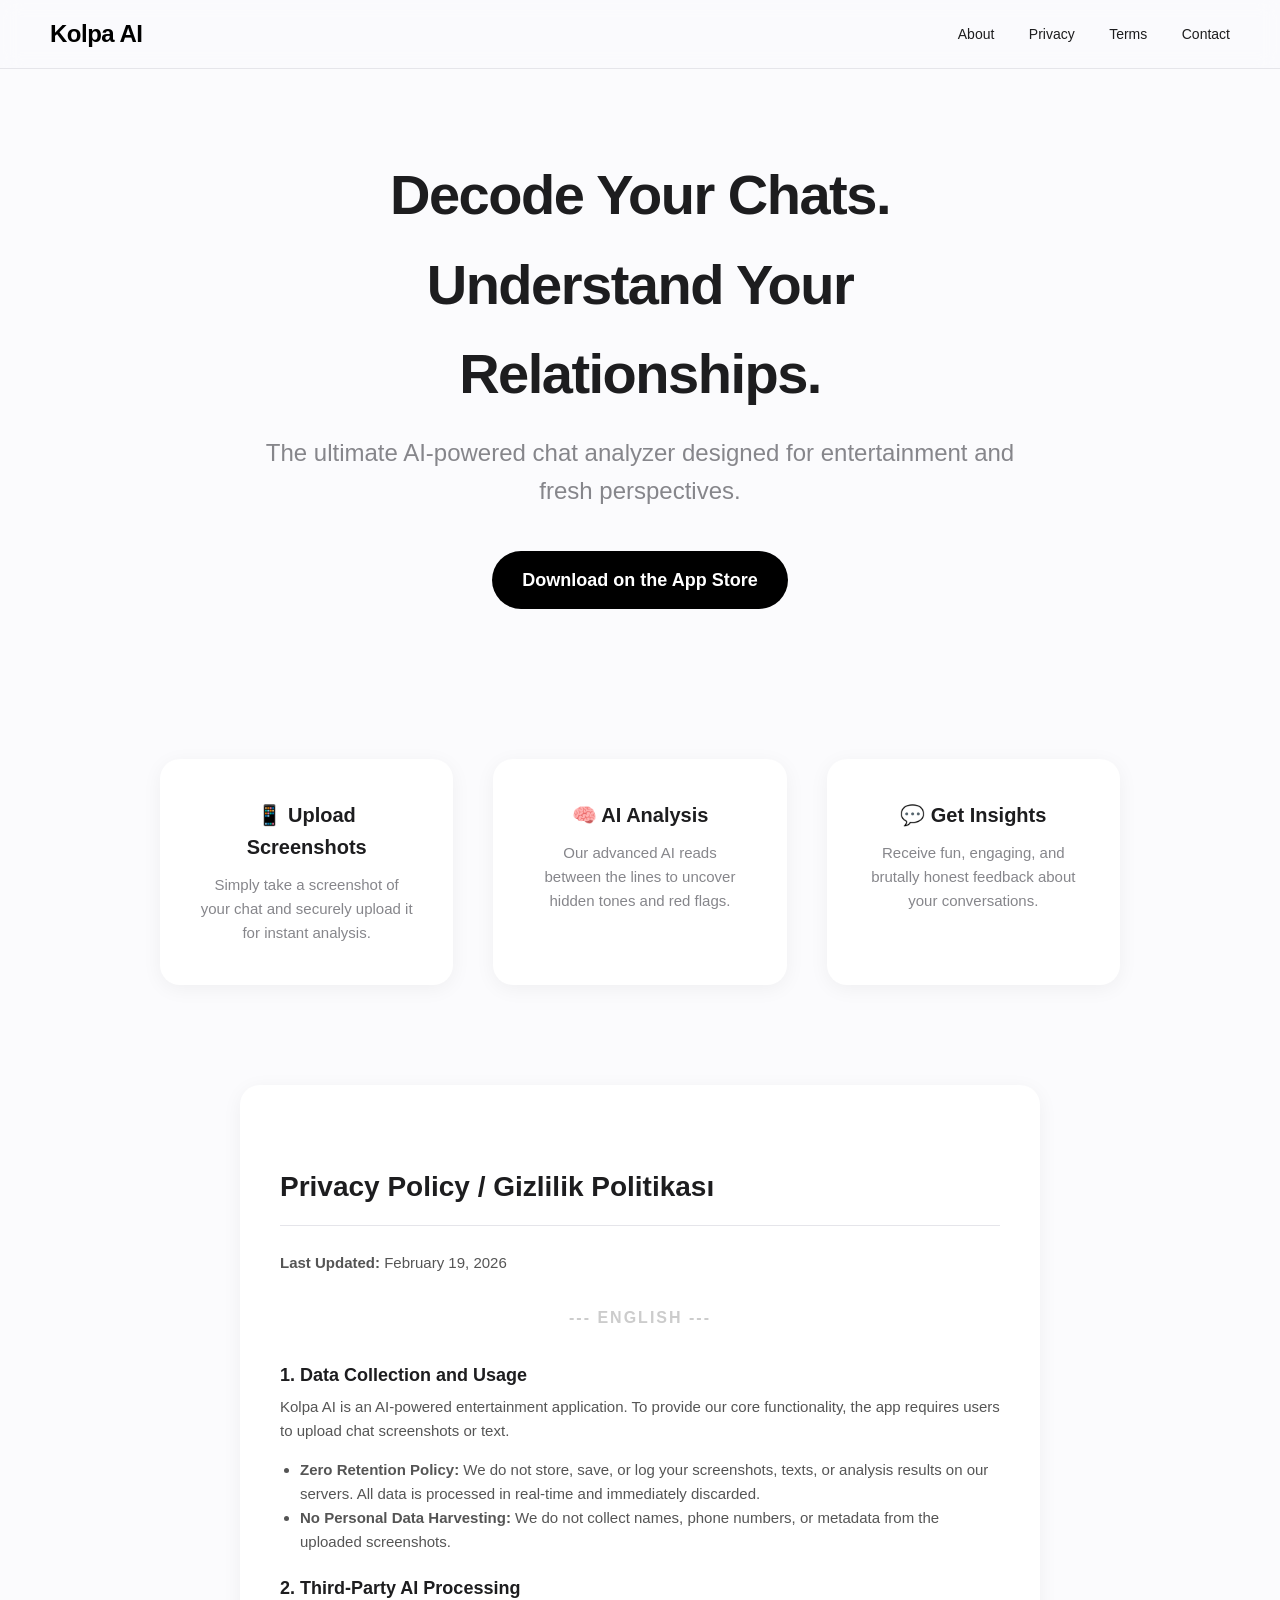
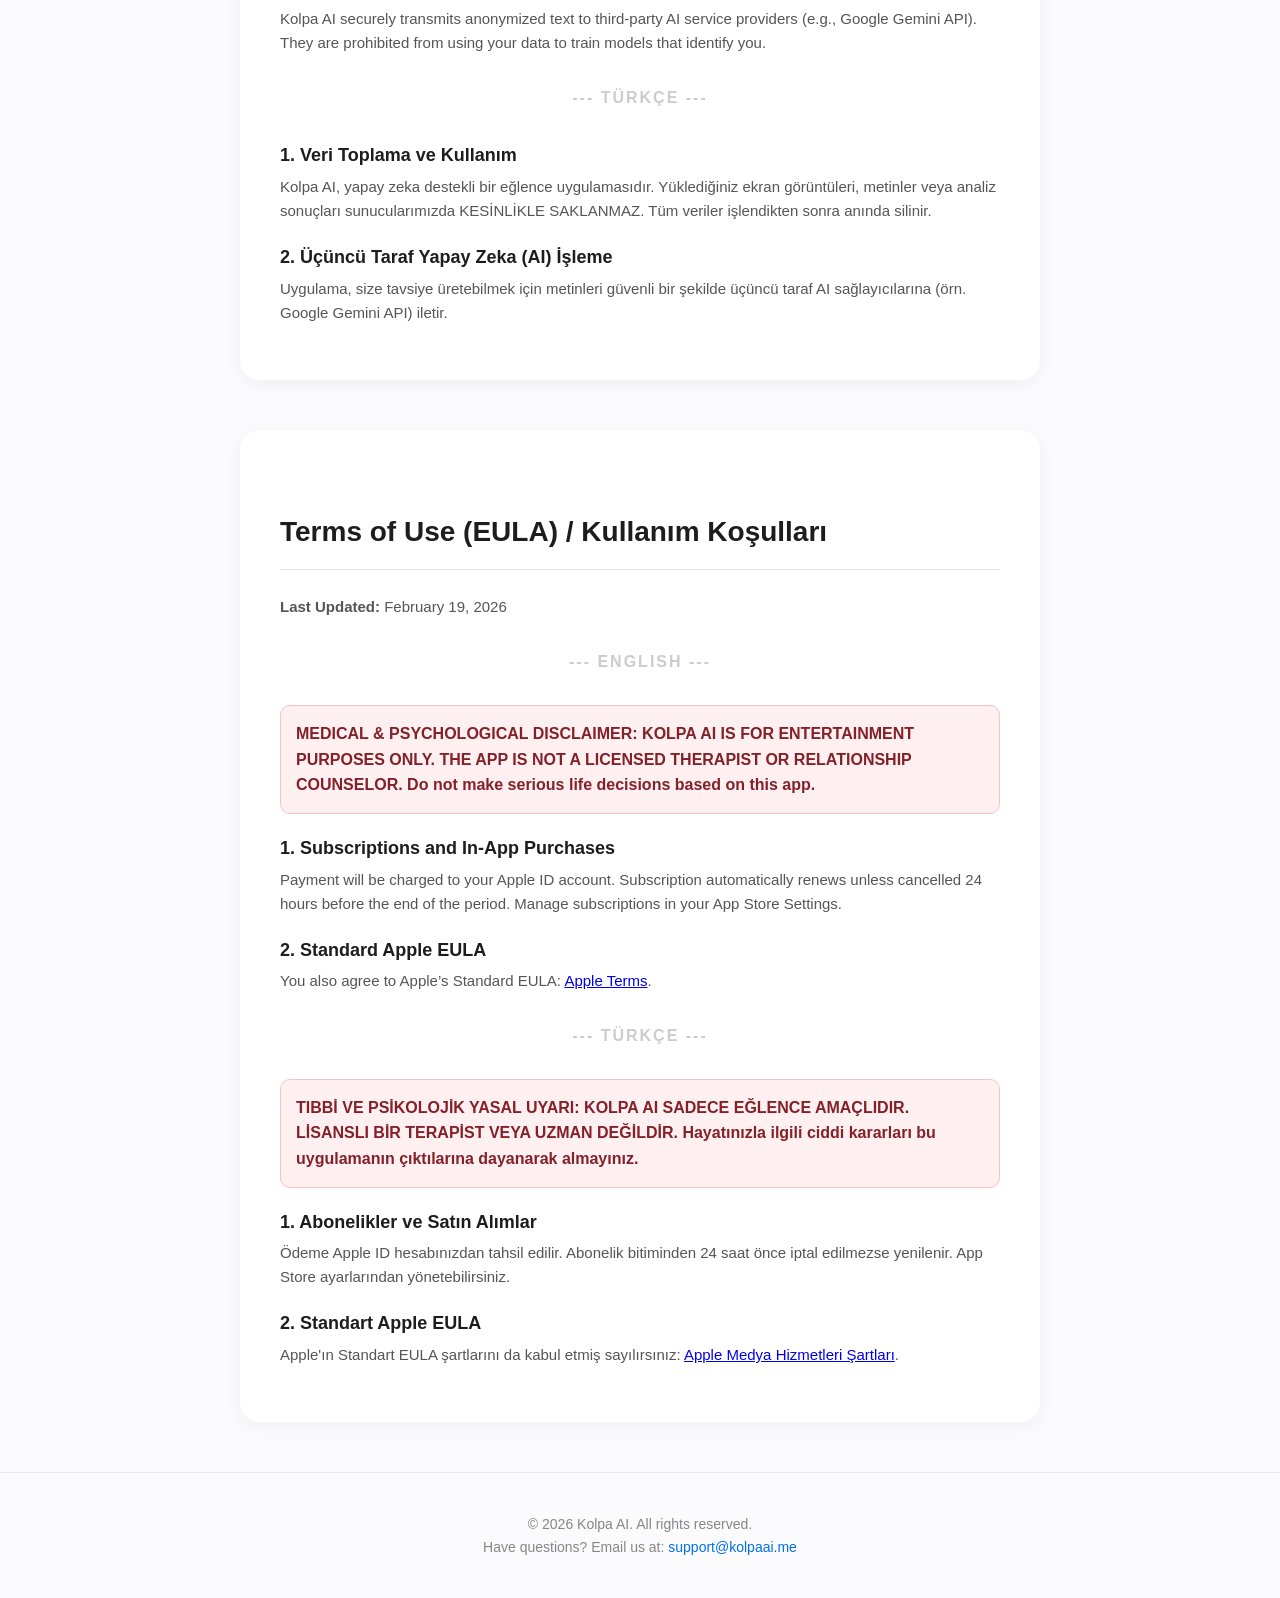
==== commit 193c2286: "Update HTML structure and styling for localization" ====
--- a/index.html
+++ b/index.html
@@ -1,318 +1,145 @@
 <!DOCTYPE html>
-<html lang="tr">
+<html lang="en">
 <head>
-  <meta charset="UTF-8"/>
-  <meta name="viewport" content="width=device-width, initial-scale=1.0"/>
-  <title>Kolpa AI — Yasal</title>
-  <link href="https://fonts.googleapis.com/css2?family=Syne:wght@400;600;700;800&family=DM+Sans:wght@300;400;500&display=swap" rel="stylesheet"/>
-  <style>
-    *, *::before, *::after { box-sizing: border-box; margin: 0; padding: 0; }
-    :root {
-      --bg: #080808; --surface: #111111; --surface2: #161616;
-      --border: rgba(255,255,255,0.08); --accent: #ff3b3b;
-      --accent-dim: rgba(255,59,59,0.12); --accent-border: rgba(255,59,59,0.25);
-      --text: #d4d4d4; --muted: #555; --heading: #f0f0f0; --white: #ffffff;
-    }
-    html { scroll-behavior: smooth; }
-    body { background: var(--bg); color: var(--text); font-family: 'DM Sans', sans-serif; font-weight: 300; line-height: 1.85; min-height: 100vh; }
-    body::before { content: ''; position: fixed; inset: 0; background-image: linear-gradient(rgba(255,255,255,0.015) 1px, transparent 1px), linear-gradient(90deg, rgba(255,255,255,0.015) 1px, transparent 1px); background-size: 60px 60px; pointer-events: none; z-index: 0; }
-    body::after { content: ''; position: fixed; top: -300px; left: 50%; transform: translateX(-50%); width: 800px; height: 600px; background: radial-gradient(ellipse, rgba(255,59,59,0.07) 0%, transparent 65%); pointer-events: none; z-index: 0; }
+    <meta charset="UTF-8">
+    <meta name="viewport" content="width=device-width, initial-scale=1.0">
+    <title>Kolpa AI | Decode Your Relationships</title>
+    <style>
+        /* CSS RESET & VARIABLES */
+        :root {
+            --primary-color: #000000;
+            --accent-color: #0071e3; /* Apple Blue */
+            --bg-color: #fbfbfd;
+            --text-main: #1d1d1f;
+            --text-muted: #86868b;
+        }
+        * { margin: 0; padding: 0; box-sizing: border-box; }
+        html { scroll-behavior: smooth; font-family: -apple-system, BlinkMacSystemFont, "Segoe UI", Roboto, Helvetica, Arial, sans-serif; }
+        body { background-color: var(--bg-color); color: var(--text-main); line-height: 1.6; }
 
-    header { position: sticky; top: 0; z-index: 100; background: rgba(8,8,8,0.88); backdrop-filter: blur(16px); -webkit-backdrop-filter: blur(16px); border-bottom: 1px solid var(--border); }
-    .header-inner { max-width: 900px; margin: 0 auto; padding: 0 32px; height: 64px; display: flex; align-items: center; justify-content: space-between; }
-    .logo { display: flex; align-items: center; gap: 10px; text-decoration: none; border: none; }
-    .logo-mark { width: 32px; height: 32px; background: var(--accent); border-radius: 8px; display: flex; align-items: center; justify-content: center; font-size: 16px; flex-shrink: 0; }
-    .logo-name { font-family: 'Syne', sans-serif; font-weight: 800; font-size: 17px; color: var(--white); letter-spacing: -0.3px; }
-    .header-nav { display: flex; gap: 4px; }
-    .header-nav a { font-size: 13px; color: var(--muted); text-decoration: none; padding: 6px 14px; border-radius: 6px; transition: color 0.2s, background 0.2s; border: none; }
-    .header-nav a:hover { color: var(--white); background: rgba(255,255,255,0.06); }
+        /* NAVBAR */
+        nav { position: fixed; top: 0; width: 100%; background: rgba(251, 251, 253, 0.8); backdrop-filter: blur(10px); z-index: 1000; border-bottom: 1px solid #e5e5ea; display: flex; justify-content: space-between; padding: 15px 50px; align-items: center; }
+        .logo { font-size: 24px; font-weight: 700; color: var(--primary-color); text-decoration: none; letter-spacing: -0.5px;}
+        .nav-links a { text-decoration: none; color: var(--text-main); margin-left: 30px; font-size: 14px; transition: color 0.3s; }
+        .nav-links a:hover { color: var(--accent-color); }
 
-    .hero { position: relative; z-index: 1; max-width: 900px; margin: 0 auto; padding: 80px 32px 64px; border-bottom: 1px solid var(--border); }
-    .hero-eyebrow { display: inline-flex; align-items: center; gap: 8px; font-family: 'Syne', sans-serif; font-size: 11px; font-weight: 700; letter-spacing: 2px; text-transform: uppercase; color: var(--accent); margin-bottom: 20px; }
-    .hero-eyebrow::before { content: ''; display: block; width: 20px; height: 2px; background: var(--accent); border-radius: 1px; }
-    .hero h1 { font-family: 'Syne', sans-serif; font-size: clamp(40px, 6vw, 64px); font-weight: 800; color: var(--white); letter-spacing: -2px; line-height: 1.05; margin-bottom: 20px; }
-    .hero h1 span { color: var(--accent); }
-    .hero-meta { display: flex; align-items: center; gap: 24px; flex-wrap: wrap; }
-    .hero-meta p { font-size: 14px; color: var(--muted); margin: 0; }
-    .hero-meta .dot { width: 4px; height: 4px; border-radius: 50%; background: var(--border); }
+        /* HERO SECTION */
+        .hero { text-align: center; padding: 150px 20px 100px; max-width: 800px; margin: 0 auto; }
+        .hero h1 { font-size: 56px; font-weight: 700; letter-spacing: -1.5px; margin-bottom: 15px; }
+        .hero p { font-size: 24px; color: var(--text-muted); margin-bottom: 40px; font-weight: 400; }
+        .download-btn { display: inline-block; background-color: var(--primary-color); color: white; padding: 15px 30px; border-radius: 30px; text-decoration: none; font-size: 18px; font-weight: 600; transition: transform 0.2s; }
+        .download-btn:hover { transform: scale(1.05); }
 
-    .page-wrapper { position: relative; z-index: 1; max-width: 900px; margin: 0 auto; padding: 0 32px 80px; }
-    .doc-section { padding: 64px 0; border-bottom: 1px solid var(--border); }
-    .doc-section:last-child { border-bottom: none; }
-    .section-header { display: flex; align-items: flex-start; gap: 20px; margin-bottom: 40px; }
-    .section-icon { width: 44px; height: 44px; background: var(--surface2); border: 1px solid var(--border); border-radius: 12px; display: flex; align-items: center; justify-content: center; font-size: 20px; flex-shrink: 0; margin-top: 4px; }
-    .section-tag { font-family: 'Syne', sans-serif; font-size: 10px; font-weight: 700; letter-spacing: 2px; text-transform: uppercase; color: var(--accent); margin-bottom: 6px; }
-    .doc-section h2 { font-family: 'Syne', sans-serif; font-size: 26px; font-weight: 800; color: var(--white); letter-spacing: -0.8px; line-height: 1.2; }
-    .content-body { display: flex; flex-direction: column; gap: 28px; }
-    .doc-article h3 { font-family: 'Syne', sans-serif; font-size: 14px; font-weight: 700; color: var(--white); letter-spacing: 0.5px; text-transform: uppercase; margin-bottom: 10px; display: flex; align-items: center; gap: 10px; }
-    .doc-article h3::after { content: ''; flex: 1; height: 1px; background: var(--border); }
-    .doc-article p { font-size: 14.5px; color: var(--text); line-height: 1.85; margin-bottom: 10px; }
-    .doc-article p:last-child { margin-bottom: 0; }
+        /* FEATURES SECTION */
+        .features { display: flex; justify-content: center; gap: 40px; padding: 50px 20px; max-width: 1000px; margin: 0 auto; flex-wrap: wrap; }
+        .feature-box { background: #fff; padding: 40px; border-radius: 20px; box-shadow: 0 4px 20px rgba(0,0,0,0.05); text-align: center; flex: 1; min-width: 250px; }
+        .feature-box h3 { font-size: 20px; margin-bottom: 10px; }
+        .feature-box p { color: var(--text-muted); font-size: 15px; }
 
-    .doc-list { list-style: none; display: flex; flex-direction: column; gap: 8px; margin-top: 10px; }
-    .doc-list li { display: flex; align-items: flex-start; gap: 12px; font-size: 14.5px; color: var(--text); line-height: 1.7; }
-    .doc-list li::before { content: ''; width: 5px; height: 5px; border-radius: 50%; background: var(--accent); flex-shrink: 0; margin-top: 9px; }
+        /* LEGAL SECTIONS (Privacy & Terms) */
+        .legal-container { max-width: 800px; margin: 50px auto; padding: 40px; background: #fff; border-radius: 20px; box-shadow: 0 4px 20px rgba(0,0,0,0.05); }
+        .legal-container h2 { font-size: 28px; border-bottom: 1px solid #e5e5ea; padding-bottom: 15px; margin-bottom: 25px; margin-top: 40px;}
+        .legal-container h3 { font-size: 18px; margin-top: 20px; margin-bottom: 5px; }
+        .legal-container p, .legal-container ul { font-size: 15px; color: #555; margin-bottom: 15px; }
+        .legal-container ul { margin-left: 20px; }
+        .warning-box { background-color: #fef0f0; border: 1px solid #f5c2c7; color: #842029; padding: 15px; border-radius: 10px; margin: 20px 0; font-weight: 600; }
+        .lang-divider { text-align: center; margin: 30px 0; font-weight: bold; color: #ccc; letter-spacing: 2px; }
 
-    .info-card { background: var(--surface); border: 1px solid var(--border); border-radius: 14px; padding: 20px 24px; }
-    .info-card p { font-size: 14px; color: var(--text); margin: 0; line-height: 1.7; }
-    .warning-card { background: rgba(255,59,59,0.05); border: 1px solid var(--accent-border); border-radius: 14px; padding: 20px 24px; }
-    .warning-card .card-title { font-family: 'Syne', sans-serif; font-size: 12px; font-weight: 700; letter-spacing: 1px; text-transform: uppercase; color: var(--accent); margin-bottom: 8px; }
-    .warning-card p { font-size: 14px; color: var(--text); margin: 0; line-height: 1.75; }
+        /* FOOTER */
+        footer { text-align: center; padding: 40px 20px; border-top: 1px solid #e5e5ea; margin-top: 50px; color: var(--text-muted); font-size: 14px; }
+        footer a { color: var(--accent-color); text-decoration: none; }
 
-    .two-col { display: grid; grid-template-columns: 1fr 1fr; gap: 12px; }
-    .zero-card { background: var(--surface2); border: 1px solid var(--border); border-radius: 14px; padding: 24px; display: flex; gap: 16px; align-items: flex-start; }
-    .zero-card-icon { width: 36px; height: 36px; background: rgba(255,59,59,0.1); border: 1px solid var(--accent-border); border-radius: 10px; display: flex; align-items: center; justify-content: center; font-size: 16px; flex-shrink: 0; }
-    .zero-card-title { font-family: 'Syne', sans-serif; font-size: 13px; font-weight: 700; color: var(--white); margin-bottom: 4px; }
-    .zero-card p { font-size: 13.5px; color: var(--text); margin: 0; line-height: 1.65; }
-
-    .rights-grid { display: grid; grid-template-columns: repeat(auto-fill, minmax(200px, 1fr)); gap: 10px; }
-    .right-item { background: var(--surface); border: 1px solid var(--border); border-radius: 12px; padding: 16px 18px; }
-    .right-item-title { font-family: 'Syne', sans-serif; font-size: 12px; font-weight: 700; color: var(--white); margin-bottom: 4px; }
-    .right-item p { font-size: 12.5px; color: var(--muted); margin: 0; line-height: 1.55; }
-
-    .forbidden-grid { display: flex; flex-direction: column; gap: 8px; }
-    .forbidden-item { display: flex; align-items: center; gap: 12px; background: var(--surface); border: 1px solid var(--border); border-radius: 10px; padding: 12px 16px; font-size: 14px; color: var(--text); }
-    .forbidden-item .x { width: 20px; height: 20px; background: rgba(255,59,59,0.1); border: 1px solid var(--accent-border); border-radius: 6px; display: flex; align-items: center; justify-content: center; font-size: 10px; color: var(--accent); flex-shrink: 0; font-weight: 700; }
-
-    .contact-grid { display: grid; grid-template-columns: repeat(auto-fill, minmax(220px, 1fr)); gap: 10px; }
-    .contact-item { background: var(--surface); border: 1px solid var(--border); border-radius: 12px; padding: 18px 20px; text-decoration: none; transition: border-color 0.2s, background 0.2s; border-bottom: 1px solid var(--border); }
-    .contact-item:hover { border-color: rgba(255,59,59,0.35); background: var(--surface2); }
-    .contact-label { font-family: 'Syne', sans-serif; font-size: 10px; font-weight: 700; letter-spacing: 1.5px; text-transform: uppercase; color: var(--muted); margin-bottom: 6px; }
-    .contact-value { font-size: 14px; color: var(--white); font-weight: 400; }
-
-    footer { position: relative; z-index: 1; border-top: 1px solid var(--border); }
-    .footer-inner { max-width: 900px; margin: 0 auto; padding: 28px 32px; display: flex; align-items: center; justify-content: space-between; flex-wrap: wrap; gap: 12px; }
-    .footer-inner p { font-size: 12.5px; color: var(--muted); margin: 0; }
-    .footer-inner p a { color: var(--muted); text-decoration: none; border-bottom: 1px solid var(--border); transition: color 0.2s; }
-    .footer-inner p a:hover { color: var(--white); }
-
-    strong { color: var(--white); font-weight: 500; }
-    a { color: var(--accent); text-decoration: none; border-bottom: 1px solid var(--accent-border); transition: opacity 0.2s; }
-    a:hover { opacity: 0.75; }
-
-    @media (max-width: 640px) {
-      .header-inner, .hero, .page-wrapper { padding-left: 20px; padding-right: 20px; }
-      .two-col { grid-template-columns: 1fr; }
-      .section-header { flex-direction: column; gap: 12px; }
-      .hero h1 { letter-spacing: -1px; }
-      .footer-inner { flex-direction: column; }
-    }
-  </style>
+        /* RESPONSIVE */
+        @media (max-width: 768px) {
+            nav { flex-direction: column; padding: 15px; gap: 15px; }
+            .nav-links a { margin: 0 10px; }
+            .hero h1 { font-size: 40px; }
+            .hero p { font-size: 18px; }
+            .hero { padding-top: 120px; }
+        }
+    </style>
 </head>
 <body>
 
-  <header>
-    <div class="header-inner">
-      <a href="#" class="logo">
-        <div class="logo-mark">🤖</div>
-        <span class="logo-name">Kolpa AI</span>
-      </a>
-      <nav class="header-nav">
-        <a href="#gizlilik">Gizlilik</a>
-        <a href="#kosullar">Koşullar</a>
-      </nav>
-    </div>
-  </header>
+    <nav>
+        <a href="#" class="logo">Kolpa AI</a>
+        <div class="nav-links">
+            <a href="#about">About</a>
+            <a href="#privacy">Privacy</a>
+            <a href="#terms">Terms</a>
+            <a href="mailto:support@kolpaai.me">Contact</a>
+        </div>
+    </nav>
 
-  <div class="hero">
-    <div class="hero-eyebrow">Yasal Belgeler</div>
-    <h1>Gizlilik &amp;<br/><span>Kullanım Koşulları</span></h1>
-    <div class="hero-meta">
-      <p>Son güncelleme: 19 Şubat 2026</p>
-      <div class="dot"></div>
-      <p>Türkiye — KVKK Uyumlu</p>
-      <div class="dot"></div>
-      <p>Versiyon 1.0</p>
-    </div>
-  </div>
-
-  <div class="page-wrapper">
-
-    <!-- GİZLİLİK -->
-    <section id="gizlilik" class="doc-section">
-      <div class="section-header">
-        <div class="section-icon">🔒</div>
-        <div>
-          <div class="section-tag">Bölüm 01</div>
-          <h2>Gizlilik Politikası</h2>
-        </div>
-      </div>
-      <div class="content-body">
-
-        <div class="doc-article">
-          <h3>Genel Bakış</h3>
-          <p>Kolpa AI, ilişki analizi ve tavsiye sunan yapay zeka destekli bir mobil uygulamadır. Bu politika, uygulamayı kullanan kişilerin verilerinin nasıl işlendiğini açıklamaktadır. Türkiye'de yerleşik kullanıcılarımız için <strong>6698 Sayılı Kişisel Verilerin Korunması Kanunu (KVKK)</strong> hükümleri geçerlidir.</p>
-        </div>
-
-        <div class="doc-article">
-          <h3>Sıfır Veri Saklama Politikası</h3>
-          <div class="two-col">
-            <div class="zero-card">
-              <div class="zero-card-icon">📸</div>
-              <div>
-                <div class="zero-card-title">Ekran Görüntüleri</div>
-                <p>Yüklediğiniz ekran görüntüleri sunucularımızda hiçbir zaman saklanmaz.</p>
-              </div>
-            </div>
-            <div class="zero-card">
-              <div class="zero-card-icon">💬</div>
-              <div>
-                <div class="zero-card-title">Sohbet Metinleri</div>
-                <p>Analiz edilen metinler, yanıt üretildikten hemen sonra kalıcı olarak silinir.</p>
-              </div>
-            </div>
-            <div class="zero-card">
-              <div class="zero-card-icon">🧠</div>
-              <div>
-                <div class="zero-card-title">Analiz Sonuçları</div>
-                <p>Üretilen tavsiyeler ve sonuçlar kaydedilmez, günlüklenmez.</p>
-              </div>
-            </div>
-            <div class="zero-card">
-              <div class="zero-card-icon">🪪</div>
-              <div>
-                <div class="zero-card-title">Kişisel Veri</div>
-                <p>İsim, telefon numarası veya kimlik bilgisi toplamıyoruz.</p>
-              </div>
-            </div>
-          </div>
-        </div>
-
-        <div class="doc-article">
-          <h3>Üçüncü Taraf Yapay Zeka İşleme</h3>
-          <p>Uygulamanın analiz özelliği için metinler, üçüncü taraf yapay zeka sağlayıcılarına (Google Gemini API gibi) anonim biçimde iletilir. Bu sağlayıcılar yalnızca yanıt üretmek amacıyla veriyi kullanır; sizi tanımlayan herhangi bir veriyle model eğitmesi yapmaları sözleşmeyle yasaktır.</p>
-          <div class="info-card">
-            <p>📡 Veri aktarımları TLS/SSL şifrelemesi ile korunur. Üçüncü taraf sağlayıcıların gizlilik politikalarını incelemenizi öneririz.</p>
-          </div>
-        </div>
-
-        <div class="doc-article">
-          <h3>Reklam ve İzleme</h3>
-          <p>Sizi diğer uygulama veya web sitelerinde <strong>izlemiyoruz</strong>. Kişisel verilerinizi üçüncü taraf reklamcılara <strong>satmıyoruz</strong>. Uygulama içinde davranışsal reklam hedeflemesi yapılmamaktadır.</p>
-        </div>
-
-        <div class="doc-article">
-          <h3>KVKK Kapsamındaki Haklarınız</h3>
-          <div class="rights-grid">
-            <div class="right-item"><div class="right-item-title">Bilgi Alma</div><p>Hakkınızda hangi verilerin işlendiğini öğrenme hakkı</p></div>
-            <div class="right-item"><div class="right-item-title">Erişim</div><p>İşlenen kişisel verilere erişim talep etme hakkı</p></div>
-            <div class="right-item"><div class="right-item-title">Düzeltme</div><p>Eksik veya hatalı verilerin düzeltilmesini isteme hakkı</p></div>
-            <div class="right-item"><div class="right-item-title">Silme</div><p>Kişisel verilerin silinmesini ya da yok edilmesini talep hakkı</p></div>
-            <div class="right-item"><div class="right-item-title">İtiraz</div><p>İşleme faaliyetlerine itiraz etme ve durdurulmasını isteme hakkı</p></div>
-            <div class="right-item"><div class="right-item-title">Tazminat</div><p>Hukuka aykırı işleme nedeniyle zararın giderilmesini talep hakkı</p></div>
-          </div>
-          <p style="margin-top:16px; font-size:14px;">Bu haklarınızı kullanmak için <a href="mailto:kvkk@kolpaai.com">kvkk@kolpaai.com</a> adresine yazabilirsiniz. Talepler en geç <strong>30 gün</strong> içinde yanıtlanır.</p>
-        </div>
-
-        <div class="doc-article">
-          <h3>Çocukların Gizliliği</h3>
-          <p>Kolpa AI, 18 yaş altındaki kişilere yönelik değildir. Bilerek bu yaş grubuna ait veri toplamıyoruz. Bir ebeveyn veya vasi olarak çocuğunuzun uygulamayı kullandığını düşünüyorsanız lütfen bizimle iletişime geçin.</p>
-        </div>
-
-      </div>
+    <section class="hero">
+        <h1>Decode Your Chats.<br>Understand Your Relationships.</h1>
+        <p>The ultimate AI-powered chat analyzer designed for entertainment and fresh perspectives.</p>
+        <a href="#" class="download-btn">Download on the App Store</a>
     </section>
 
-    <!-- KULLANIM KOŞULLARI -->
-    <section id="kosullar" class="doc-section">
-      <div class="section-header">
-        <div class="section-icon">📋</div>
-        <div>
-          <div class="section-tag">Bölüm 02</div>
-          <h2>Kullanım Koşulları</h2>
+    <section id="about" class="features">
+        <div class="feature-box">
+            <h3>📱 Upload Screenshots</h3>
+            <p>Simply take a screenshot of your chat and securely upload it for instant analysis.</p>
         </div>
-      </div>
-      <div class="content-body">
-
-        <div class="doc-article">
-          <h3>Kabul</h3>
-          <p>Kolpa AI uygulamasını indirerek veya kullanarak bu koşulları kabul etmiş sayılırsınız. Bu sözleşme sizinle geliştirici arasındadır; Apple Inc. bu sözleşmenin tarafı değildir ve uygulamadan sorumlu değildir.</p>
+        <div class="feature-box">
+            <h3>🧠 AI Analysis</h3>
+            <p>Our advanced AI reads between the lines to uncover hidden tones and red flags.</p>
         </div>
-
-        <div class="doc-article">
-          <h3>Eğlence Amaçlı Kullanım — Önemli Uyarı</h3>
-          <div class="warning-card">
-            <div class="card-title">⚠️ Yasal Sorumluluk Reddi</div>
-            <p>Kolpa AI <strong>yalnızca eğlence amaçlıdır</strong>. Uygulama lisanslı bir terapist, psikolog veya ilişki uzmanı değildir. Yapay zeka tarafından üretilen tavsiyeler mizah ve genel yorum içindir. Hayatınızla, sağlığınızla veya ilişkilerinizle ilgili ciddi kararları asla bu uygulamanın çıktılarına dayanarak almayınız.</p>
-          </div>
+        <div class="feature-box">
+            <h3>💬 Get Insights</h3>
+            <p>Receive fun, engaging, and brutally honest feedback about your conversations.</p>
         </div>
-
-        <div class="doc-article">
-          <h3>Yasak İçerikler</h3>
-          <p>Aşağıdaki içerikleri uygulamaya yüklemek veya analiz ettirmek kesinlikle yasaktır:</p>
-          <div class="forbidden-grid">
-            <div class="forbidden-item"><span class="x">✕</span> Rıza dışı cinsel içerik</div>
-            <div class="forbidden-item"><span class="x">✕</span> Nefret söylemi, taciz veya tehdit içeren mesajlar</div>
-            <div class="forbidden-item"><span class="x">✕</span> Üçüncü kişilere ait finansal veya kimlik bilgileri</div>
-            <div class="forbidden-item"><span class="x">✕</span> Küçüklere ait içerikler</div>
-            <div class="forbidden-item"><span class="x">✕</span> Kişisel verileri ifşa eden her türlü içerik</div>
-          </div>
-          <div class="warning-card" style="margin-top:16px;">
-            <div class="card-title">Hesap Kapatma</div>
-            <p>Bu kuralları ihlal eden kullanıcıların hesapları önceden bildirim yapılmaksızın kapatılabilir.</p>
-          </div>
-        </div>
-
-        <div class="doc-article">
-          <h3>Abonelikler ve Uygulama İçi Satın Alımlar</h3>
-          <ul class="doc-list">
-            <li>Ödeme, satın alma onayında Apple ID hesabınızdan tahsil edilir.</li>
-            <li>Abonelik, mevcut dönemin bitiminden en az <strong>24 saat</strong> önce iptal edilmediği sürece otomatik yenilenir.</li>
-            <li>Aboneliklerinizi App Store → Hesap Ayarları bölümünden yönetebilirsiniz.</li>
-            <li>Aktif abonelik süresi içinde yapılan iptallerde kalan süre için iade yapılmaz.</li>
-          </ul>
-        </div>
-
-        <div class="doc-article">
-          <h3>Apple Standart EULA</h3>
-          <p>Bu koşullara ek olarak <a href="https://www.apple.com/legal/internet-services/itunes/dev/stdeula/" target="_blank">Apple Medya Hizmetleri Hüküm ve Koşulları</a>'nı da kabul etmiş sayılırsınız.</p>
-        </div>
-
-        <div class="doc-article">
-          <h3>Fikri Mülkiyet</h3>
-          <p>Uygulama, tasarım, logo ve kaynak kodu Kolpa AI'a aittir ve fikri mülkiyet mevzuatıyla korunmaktadır. Uygulamayı kopyalamak, tersine mühendislik uygulamak veya türev ürün oluşturmak yasaktır.</p>
-        </div>
-
-        <div class="doc-article">
-          <h3>Değişiklikler</h3>
-          <p>Bu koşullar zaman zaman güncellenebilir. Önemli değişiklikler uygulama içi bildirimle duyurulur. Değişiklik sonrası uygulamayı kullanmaya devam etmeniz güncel koşulları kabul ettiğiniz anlamına gelir.</p>
-        </div>
-
-      </div>
     </section>
 
-    <!-- İLETİŞİM -->
-    <section class="doc-section">
-      <div class="section-header">
-        <div class="section-icon">✉️</div>
-        <div>
-          <div class="section-tag">Bölüm 03</div>
-          <h2>İletişim</h2>
-        </div>
-      </div>
-      <div class="contact-grid">
-        <a href="mailto:support@kolpaai.com" class="contact-item">
-          <div class="contact-label">Genel Destek</div>
-          <div class="contact-value">support@kolpaai.com</div>
-        </a>
-        <a href="mailto:kvkk@kolpaai.com" class="contact-item">
-          <div class="contact-label">KVKK Talepleri</div>
-          <div class="contact-value">kvkk@kolpaai.com</div>
-        </a>
-        <a href="https://github.com/VERABERAT/KOLPAAILEGACY" target="_blank" class="contact-item">
-          <div class="contact-label">GitHub</div>
-          <div class="contact-value">VERABERAT/KOLPAAILEGACY</div>
-        </a>
-      </div>
+    <section id="privacy" class="legal-container">
+        <h2>Privacy Policy / Gizlilik Politikası</h2>
+        <p><strong>Last Updated:</strong> February 19, 2026</p>
+
+        <div class="lang-divider">--- ENGLISH ---</div>
+        <h3>1. Data Collection and Usage</h3>
+        <p>Kolpa AI is an AI-powered entertainment application. To provide our core functionality, the app requires users to upload chat screenshots or text.</p>
+        <ul>
+            <li><strong>Zero Retention Policy:</strong> We do not store, save, or log your screenshots, texts, or analysis results on our servers. All data is processed in real-time and immediately discarded.</li>
+            <li><strong>No Personal Data Harvesting:</strong> We do not collect names, phone numbers, or metadata from the uploaded screenshots.</li>
+        </ul>
+        <h3>2. Third-Party AI Processing</h3>
+        <p>Kolpa AI securely transmits anonymized text to third-party AI service providers (e.g., Google Gemini API). They are prohibited from using your data to train models that identify you.</p>
+
+        <div class="lang-divider">--- TÜRKÇE ---</div>
+        <h3>1. Veri Toplama ve Kullanım</h3>
+        <p>Kolpa AI, yapay zeka destekli bir eğlence uygulamasıdır. Yüklediğiniz ekran görüntüleri, metinler veya analiz sonuçları sunucularımızda KESİNLİKLE SAKLANMAZ. Tüm veriler işlendikten sonra anında silinir.</p>
+        <h3>2. Üçüncü Taraf Yapay Zeka (AI) İşleme</h3>
+        <p>Uygulama, size tavsiye üretebilmek için metinleri güvenli bir şekilde üçüncü taraf AI sağlayıcılarına (örn. Google Gemini API) iletir.</p>
     </section>
 
-  </div>
+    <section id="terms" class="legal-container">
+        <h2>Terms of Use (EULA) / Kullanım Koşulları</h2>
+        <p><strong>Last Updated:</strong> February 19, 2026</p>
 
-  <footer>
-    <div class="footer-inner">
-      <p>© 2026 Kolpa AI. Tüm hakları saklıdır.</p>
-      <p>KVKK kapsamında hazırlanmıştır · <a href="mailto:support@kolpaai.com">support@kolpaai.com</a></p>
-    </div>
-  </footer>
+        <div class="lang-divider">--- ENGLISH ---</div>
+        <div class="warning-box">
+            MEDICAL & PSYCHOLOGICAL DISCLAIMER: KOLPA AI IS FOR ENTERTAINMENT PURPOSES ONLY. THE APP IS NOT A LICENSED THERAPIST OR RELATIONSHIP COUNSELOR. Do not make serious life decisions based on this app.
+        </div>
+        <h3>1. Subscriptions and In-App Purchases</h3>
+        <p>Payment will be charged to your Apple ID account. Subscription automatically renews unless cancelled 24 hours before the end of the period. Manage subscriptions in your App Store Settings.</p>
+        <h3>2. Standard Apple EULA</h3>
+        <p>You also agree to Apple’s Standard EULA: <a href="https://www.apple.com/legal/internet-services/itunes/dev/stdeula/" target="_blank">Apple Terms</a>.</p>
+
+        <div class="lang-divider">--- TÜRKÇE ---</div>
+        <div class="warning-box">
+            TIBBİ VE PSİKOLOJİK YASAL UYARI: KOLPA AI SADECE EĞLENCE AMAÇLIDIR. LİSANSLI BİR TERAPİST VEYA UZMAN DEĞİLDİR. Hayatınızla ilgili ciddi kararları bu uygulamanın çıktılarına dayanarak almayınız.
+        </div>
+        <h3>1. Abonelikler ve Satın Alımlar</h3>
+        <p>Ödeme Apple ID hesabınızdan tahsil edilir. Abonelik bitiminden 24 saat önce iptal edilmezse yenilenir. App Store ayarlarından yönetebilirsiniz.</p>
+        <h3>2. Standart Apple EULA</h3>
+        <p>Apple'ın Standart EULA şartlarını da kabul etmiş sayılırsınız: <a href="https://www.apple.com/legal/internet-services/itunes/dev/stdeula/" target="_blank">Apple Medya Hizmetleri Şartları</a>.</p>
+    </section>
+
+    <footer>
+        <p>&copy; 2026 Kolpa AI. All rights reserved.</p>
+        <p>Have questions? Email us at: <a href="mailto:support@kolpaai.me">support@kolpaai.me</a></p>
+    </footer>
 
 </body>
 </html>
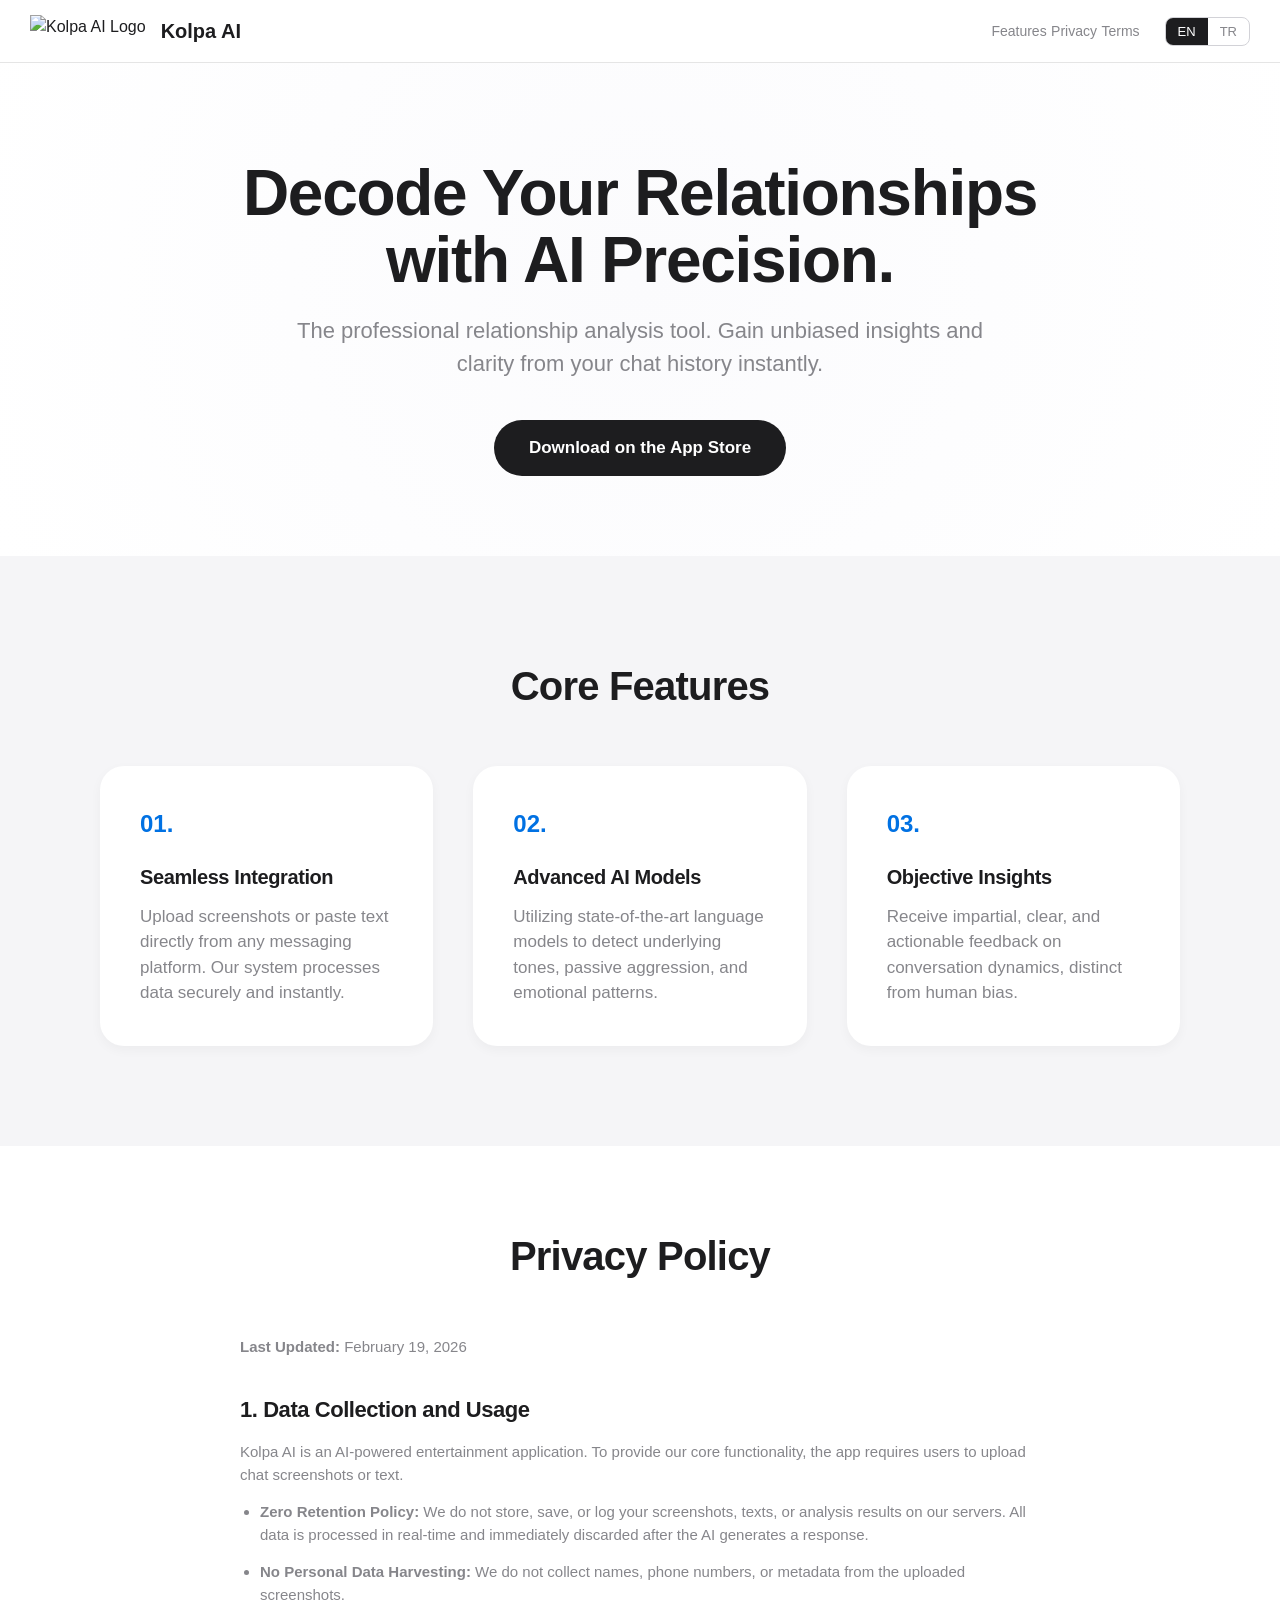
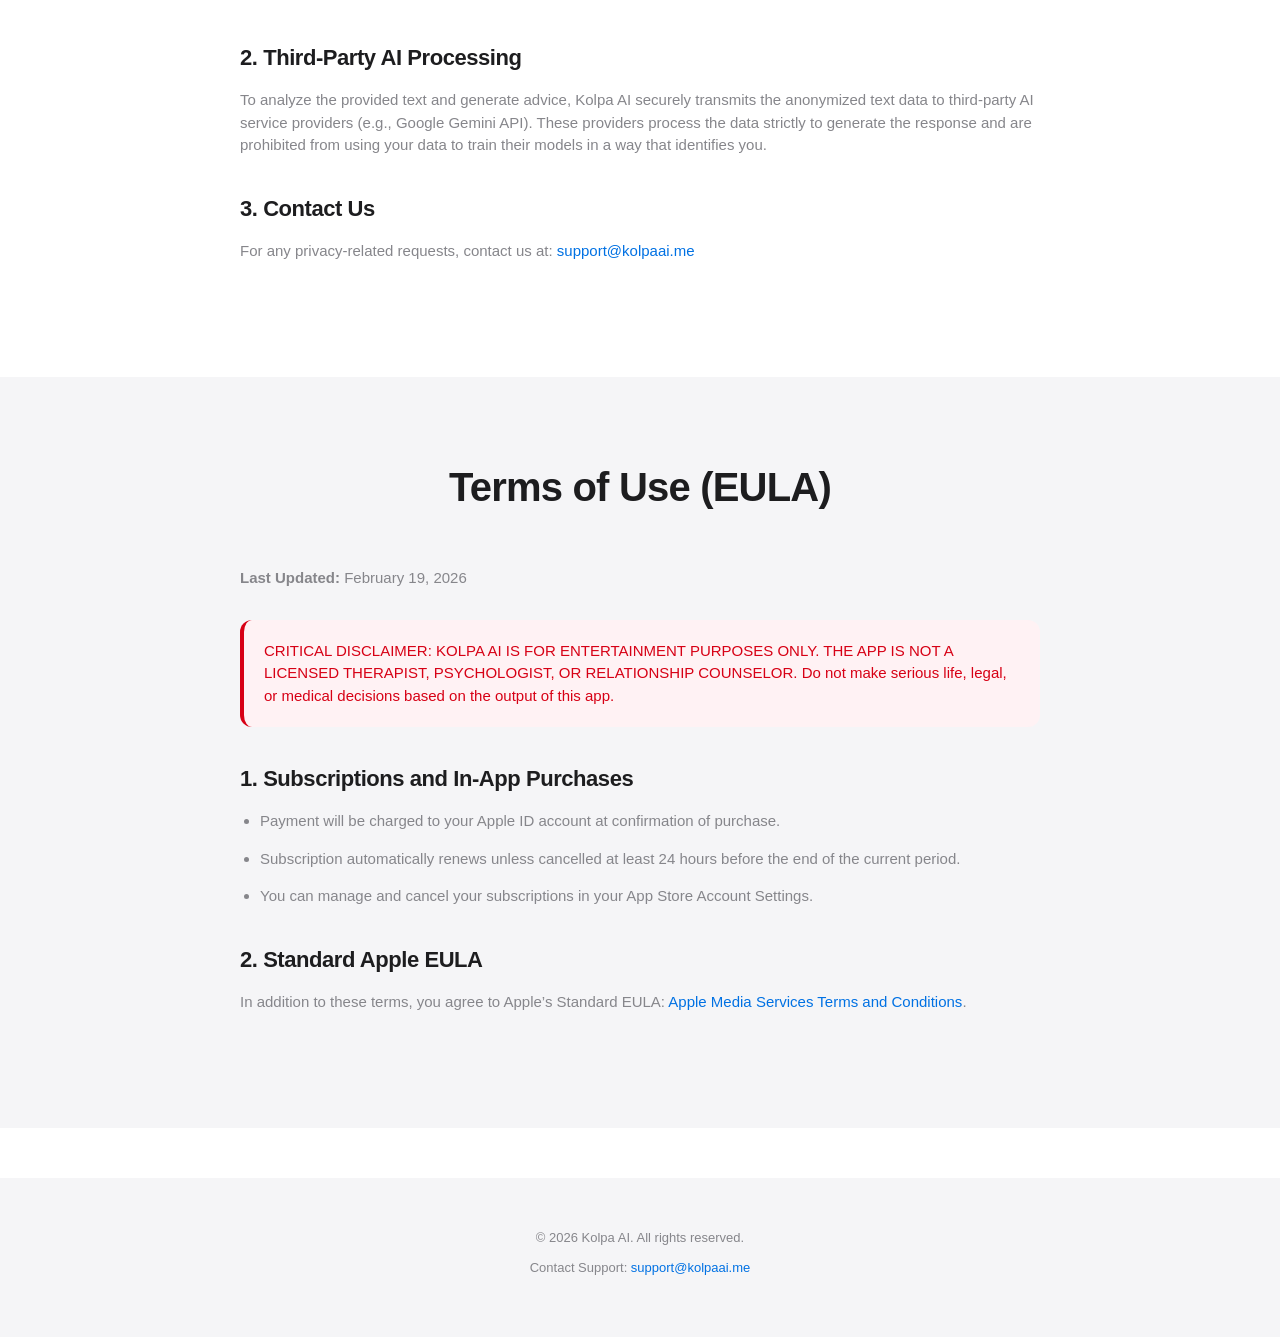
==== commit 664c12bf: "Refactor HTML structure and improve styles Updated title and viewport meta tag. Enhanced CSS variabl" ====
--- a/index.html
+++ b/index.html
@@ -2,144 +2,299 @@
 <html lang="en">
 <head>
     <meta charset="UTF-8">
-    <meta name="viewport" content="width=device-width, initial-scale=1.0">
-    <title>Kolpa AI | Decode Your Relationships</title>
+    <meta name="viewport" content="width=device-width, initial-scale=1.0, viewport-fit=cover">
+    <title>Kolpa AI | Relationship Analysis</title>
     <style>
-        /* CSS RESET & VARIABLES */
+        /* --- CSS VARIABLES & RESET --- */
         :root {
-            --primary-color: #000000;
-            --accent-color: #0071e3; /* Apple Blue */
-            --bg-color: #fbfbfd;
-            --text-main: #1d1d1f;
-            --text-muted: #86868b;
-        }
+            --primary-bg: #ffffff;
+            --secondary-bg: #f5f5f7; /* Apple light gray */
+            --text-primary: #1d1d1f; /* Apple almost black */
+            --text-secondary: #86868b; /* Apple gray */
+            --accent-color: #0071e3; /* Apple blue */
+            --danger-color: #d70015;
+            --section-spacing: 100px;
+        }
+
         * { margin: 0; padding: 0; box-sizing: border-box; }
-        html { scroll-behavior: smooth; font-family: -apple-system, BlinkMacSystemFont, "Segoe UI", Roboto, Helvetica, Arial, sans-serif; }
-        body { background-color: var(--bg-color); color: var(--text-main); line-height: 1.6; }
-
-        /* NAVBAR */
-        nav { position: fixed; top: 0; width: 100%; background: rgba(251, 251, 253, 0.8); backdrop-filter: blur(10px); z-index: 1000; border-bottom: 1px solid #e5e5ea; display: flex; justify-content: space-between; padding: 15px 50px; align-items: center; }
-        .logo { font-size: 24px; font-weight: 700; color: var(--primary-color); text-decoration: none; letter-spacing: -0.5px;}
-        .nav-links a { text-decoration: none; color: var(--text-main); margin-left: 30px; font-size: 14px; transition: color 0.3s; }
-        .nav-links a:hover { color: var(--accent-color); }
-
-        /* HERO SECTION */
-        .hero { text-align: center; padding: 150px 20px 100px; max-width: 800px; margin: 0 auto; }
-        .hero h1 { font-size: 56px; font-weight: 700; letter-spacing: -1.5px; margin-bottom: 15px; }
-        .hero p { font-size: 24px; color: var(--text-muted); margin-bottom: 40px; font-weight: 400; }
-        .download-btn { display: inline-block; background-color: var(--primary-color); color: white; padding: 15px 30px; border-radius: 30px; text-decoration: none; font-size: 18px; font-weight: 600; transition: transform 0.2s; }
-        .download-btn:hover { transform: scale(1.05); }
-
-        /* FEATURES SECTION */
-        .features { display: flex; justify-content: center; gap: 40px; padding: 50px 20px; max-width: 1000px; margin: 0 auto; flex-wrap: wrap; }
-        .feature-box { background: #fff; padding: 40px; border-radius: 20px; box-shadow: 0 4px 20px rgba(0,0,0,0.05); text-align: center; flex: 1; min-width: 250px; }
-        .feature-box h3 { font-size: 20px; margin-bottom: 10px; }
-        .feature-box p { color: var(--text-muted); font-size: 15px; }
-
-        /* LEGAL SECTIONS (Privacy & Terms) */
-        .legal-container { max-width: 800px; margin: 50px auto; padding: 40px; background: #fff; border-radius: 20px; box-shadow: 0 4px 20px rgba(0,0,0,0.05); }
-        .legal-container h2 { font-size: 28px; border-bottom: 1px solid #e5e5ea; padding-bottom: 15px; margin-bottom: 25px; margin-top: 40px;}
-        .legal-container h3 { font-size: 18px; margin-top: 20px; margin-bottom: 5px; }
-        .legal-container p, .legal-container ul { font-size: 15px; color: #555; margin-bottom: 15px; }
-        .legal-container ul { margin-left: 20px; }
-        .warning-box { background-color: #fef0f0; border: 1px solid #f5c2c7; color: #842029; padding: 15px; border-radius: 10px; margin: 20px 0; font-weight: 600; }
-        .lang-divider { text-align: center; margin: 30px 0; font-weight: bold; color: #ccc; letter-spacing: 2px; }
-
-        /* FOOTER */
-        footer { text-align: center; padding: 40px 20px; border-top: 1px solid #e5e5ea; margin-top: 50px; color: var(--text-muted); font-size: 14px; }
-        footer a { color: var(--accent-color); text-decoration: none; }
-
-        /* RESPONSIVE */
+        html { scroll-behavior: smooth; font-family: -apple-system, BlinkMacSystemFont, "Segoe UI", Roboto, Helvetica, Arial, sans-serif; -webkit-font-smoothing: antialiased; }
+        body { background-color: var(--primary-bg); color: var(--text-primary); line-height: 1.5; overflow-x: hidden; }
+        section { padding: var(--section-spacing) 20px; }
+
+        /* --- UTILITIES --- */
+        .hidden { display: none !important; }
+        .container { max-width: 1080px; margin: 0 auto; }
+        h1, h2, h3 { font-weight: 600; letter-spacing: -0.02em; }
+        h2 { font-size: 40px; text-align: center; margin-bottom: 50px; }
+        p { color: var(--text-secondary); font-size: 17px; }
+        a { text-decoration: none; color: var(--accent-color); transition: color 0.2s ease; }
+        a:hover { text-decoration: underline; }
+
+        /* --- NAVBAR --- */
+        nav {
+            display: flex; justify-content: space-between; align-items: center;
+            padding: 15px 30px; position: fixed; width: 100%; top: 0; z-index: 1000;
+            background: rgba(255, 255, 255, 0.85); backdrop-filter: blur(20px); -webkit-backdrop-filter: blur(20px);
+            border-bottom: 1px solid rgba(0,0,0,0.1);
+        }
+        .nav-left { display: flex; align-items: center; }
+        .logo-img { height: 32px; width: auto; margin-right: 15px; /* Lütfen logo dosyanızı 'logo.png' olarak kaydedin */ }
+        .nav-brand { font-size: 20px; font-weight: 600; color: var(--text-primary); text-decoration: none; }
+        
+        .nav-right { display: flex; align-items: center; gap: 25px; }
+        .nav-links a { font-size: 14px; color: var(--text-secondary); font-weight: 500; }
+        .nav-links a:hover { color: var(--text-primary); text-decoration: none; }
+        
+        /* Language Switcher */
+        .lang-switch { display: flex; border: 1px solid #d2d2d7; border-radius: 8px; overflow: hidden; }
+        .lang-btn {
+            border: none; background: none; padding: 6px 12px; font-size: 13px; font-weight: 500; cursor: pointer;
+            color: var(--text-secondary); transition: all 0.2s ease;
+        }
+        .lang-btn.active { background-color: var(--text-primary); color: white; }
+
+        /* --- HERO SECTION --- */
+        .hero {
+            text-align: center; padding-top: 160px; padding-bottom: 80px;
+            background: radial-gradient(circle at center, #fbfbfd 0%, #ffffff 100%);
+        }
+        .hero h1 { font-size: 64px; line-height: 1.05; margin-bottom: 20px; }
+        .hero p { font-size: 22px; max-width: 700px; margin: 0 auto 40px auto; }
+        .cta-button {
+            display: inline-block; background-color: var(--text-primary); color: white;
+            padding: 15px 35px; border-radius: 30px; font-size: 17px; font-weight: 600;
+            transition: transform 0.2s ease, background-color 0.2s ease;
+        }
+        .cta-button:hover { transform: scale(1.03); background-color: #000; text-decoration: none; box-shadow: 0 5px 15px rgba(0,0,0,0.1); }
+
+        /* --- FEATURES SECTION --- */
+        .features { background-color: var(--secondary-bg); }
+        .feature-grid { display: grid; grid-template-columns: repeat(auto-fit, minmax(280px, 1fr)); gap: 40px; }
+        .feature-card {
+            background: var(--primary-bg); padding: 40px; border-radius: 24px;
+            box-shadow: 0 4px 12px rgba(0,0,0,0.04); text-align: left; transition: transform 0.3s ease;
+        }
+        .feature-card:hover { transform: translateY(-5px); }
+        .feature-icon { font-size: 24px; color: var(--accent-color); margin-bottom: 20px; font-weight: 700;}
+        .feature-card h3 { font-size: 20px; margin-bottom: 12px; color: var(--text-primary); }
+
+        /* --- LEGAL SECTIONS --- */
+        .legal-section { padding-top: 80px; }
+        .legal-content { max-width: 800px; margin: 0 auto; }
+        .legal-content h3 { font-size: 22px; margin-top: 35px; margin-bottom: 15px; color: var(--text-primary); }
+        .legal-content p, .legal-content li { font-size: 15px; margin-bottom: 15px; color: var(--text-secondary);}
+        .legal-content ul { padding-left: 20px; margin-bottom: 20px; }
+        .disclaimer-box {
+            background-color: #fff2f4; border-left: 4px solid var(--danger-color);
+            padding: 20px; border-radius: 12px; margin: 30px 0; color: var(--danger-color); font-weight: 500; font-size: 15px;
+        }
+
+        /* --- FOOTER --- */
+        footer { background: var(--secondary-bg); padding: 50px 20px; text-align: center; margin-top: 50px; font-size: 13px; }
+        footer p { color: var(--text-secondary); font-size: 13px; margin-bottom: 10px; }
+
+        /* --- RESPONSIVE --- */
         @media (max-width: 768px) {
-            nav { flex-direction: column; padding: 15px; gap: 15px; }
-            .nav-links a { margin: 0 10px; }
-            .hero h1 { font-size: 40px; }
-            .hero p { font-size: 18px; }
-            .hero { padding-top: 120px; }
+            .nav-links { display: none; } /* Mobile'da linkleri gizle, sadece dil kalsın */
+            .hero h1 { font-size: 42px; }
+            .hero p { font-size: 19px; }
+            h2 { font-size: 32px; }
         }
     </style>
 </head>
 <body>
 
     <nav>
-        <a href="#" class="logo">Kolpa AI</a>
-        <div class="nav-links">
-            <a href="#about">About</a>
-            <a href="#privacy">Privacy</a>
-            <a href="#terms">Terms</a>
-            <a href="mailto:support@kolpaai.me">Contact</a>
+        <div class="nav-left">
+            <img src="logo.png" alt="Kolpa AI Logo" class="logo-img">
+            <a href="#" class="nav-brand">Kolpa AI</a>
+        </div>
+        <div class="nav-right">
+            <div class="nav-links">
+                <a href="#features" data-lang="en">Features</a>
+                <a href="#features" data-lang="tr" class="hidden">Özellikler</a>
+                <a href="#privacy" data-lang="en">Privacy</a>
+                <a href="#privacy" data-lang="tr" class="hidden">Gizlilik</a>
+                <a href="#terms" data-lang="en">Terms</a>
+                <a href="#terms" data-lang="tr" class="hidden">Koşullar</a>
+            </div>
+            <div class="lang-switch">
+                <button class="lang-btn active" onclick="setLanguage('en')">EN</button>
+                <button class="lang-btn" onclick="setLanguage('tr')">TR</button>
+            </div>
         </div>
     </nav>
 
     <section class="hero">
-        <h1>Decode Your Chats.<br>Understand Your Relationships.</h1>
-        <p>The ultimate AI-powered chat analyzer designed for entertainment and fresh perspectives.</p>
-        <a href="#" class="download-btn">Download on the App Store</a>
+        <div class="container">
+            <div data-lang="en">
+                <h1>Decode Your Relationships<br>with AI Precision.</h1>
+                <p>The professional relationship analysis tool. Gain unbiased insights and clarity from your chat history instantly.</p>
+                <a href="#" class="cta-button">Download on the App Store</a>
+            </div>
+            <div data-lang="tr" class="hidden">
+                <h1>İlişkilerinizi Yapay Zeka<br>Hassasiyetiyle Çözümleyin.</h1>
+                <p>Profesyonel ilişki analiz aracı. Sohbet geçmişinizden anında tarafsız içgörüler ve netlik kazanın.</p>
+                <a href="#" class="cta-button">App Store'dan İndir</a>
+            </div>
+        </div>
     </section>
 
-    <section id="about" class="features">
-        <div class="feature-box">
-            <h3>📱 Upload Screenshots</h3>
-            <p>Simply take a screenshot of your chat and securely upload it for instant analysis.</p>
-        </div>
-        <div class="feature-box">
-            <h3>🧠 AI Analysis</h3>
-            <p>Our advanced AI reads between the lines to uncover hidden tones and red flags.</p>
-        </div>
-        <div class="feature-box">
-            <h3>💬 Get Insights</h3>
-            <p>Receive fun, engaging, and brutally honest feedback about your conversations.</p>
+    <section id="features" class="features">
+        <div class="container">
+            <h2 data-lang="en">Core Features</h2>
+            <h2 data-lang="tr" class="hidden">Temel Özellikler</h2>
+            
+            <div class="feature-grid">
+                <div class="feature-card">
+                    <div class="feature-icon">01.</div>
+                    <div data-lang="en">
+                        <h3>Seamless Integration</h3>
+                        <p>Upload screenshots or paste text directly from any messaging platform. Our system processes data securely and instantly.</p>
+                    </div>
+                    <div data-lang="tr" class="hidden">
+                        <h3>Sorunsuz Entegrasyon</h3>
+                        <p>Herhangi bir mesajlaşma platformundan ekran görüntüleri yükleyin veya metni doğrudan yapıştırın. Sistemimiz verileri güvenli ve anında işler.</p>
+                    </div>
+                </div>
+                <div class="feature-card">
+                    <div class="feature-icon">02.</div>
+                    <div data-lang="en">
+                        <h3>Advanced AI Models</h3>
+                        <p>Utilizing state-of-the-art language models to detect underlying tones, passive aggression, and emotional patterns.</p>
+                    </div>
+                    <div data-lang="tr" class="hidden">
+                        <h3>Gelişmiş YZ Modelleri</h3>
+                        <p>Altta yatan tonları, pasif agresifliği ve duygusal kalıpları tespit etmek için en son teknoloji dil modellerini kullanır.</p>
+                    </div>
+                </div>
+                <div class="feature-card">
+                    <div class="feature-icon">03.</div>
+                    <div data-lang="en">
+                        <h3>Objective Insights</h3>
+                        <p>Receive impartial, clear, and actionable feedback on conversation dynamics, distinct from human bias.</p>
+                    </div>
+                    <div data-lang="tr" class="hidden">
+                        <h3>Objektif İçgörüler</h3>
+                        <p>Konuşma dinamikleri hakkında, insan önyargısından uzak, tarafsız, net ve uygulanabilir geri bildirimler alın.</p>
+                    </div>
+                </div>
+            </div>
         </div>
     </section>
 
-    <section id="privacy" class="legal-container">
-        <h2>Privacy Policy / Gizlilik Politikası</h2>
-        <p><strong>Last Updated:</strong> February 19, 2026</p>
-
-        <div class="lang-divider">--- ENGLISH ---</div>
-        <h3>1. Data Collection and Usage</h3>
-        <p>Kolpa AI is an AI-powered entertainment application. To provide our core functionality, the app requires users to upload chat screenshots or text.</p>
-        <ul>
-            <li><strong>Zero Retention Policy:</strong> We do not store, save, or log your screenshots, texts, or analysis results on our servers. All data is processed in real-time and immediately discarded.</li>
-            <li><strong>No Personal Data Harvesting:</strong> We do not collect names, phone numbers, or metadata from the uploaded screenshots.</li>
-        </ul>
-        <h3>2. Third-Party AI Processing</h3>
-        <p>Kolpa AI securely transmits anonymized text to third-party AI service providers (e.g., Google Gemini API). They are prohibited from using your data to train models that identify you.</p>
-
-        <div class="lang-divider">--- TÜRKÇE ---</div>
-        <h3>1. Veri Toplama ve Kullanım</h3>
-        <p>Kolpa AI, yapay zeka destekli bir eğlence uygulamasıdır. Yüklediğiniz ekran görüntüleri, metinler veya analiz sonuçları sunucularımızda KESİNLİKLE SAKLANMAZ. Tüm veriler işlendikten sonra anında silinir.</p>
-        <h3>2. Üçüncü Taraf Yapay Zeka (AI) İşleme</h3>
-        <p>Uygulama, size tavsiye üretebilmek için metinleri güvenli bir şekilde üçüncü taraf AI sağlayıcılarına (örn. Google Gemini API) iletir.</p>
+    <section id="privacy" class="legal-section">
+        <div class="container legal-content">
+            <div data-lang="en">
+                <h2>Privacy Policy</h2>
+                <p><strong>Last Updated:</strong> February 19, 2026</p>
+                <h3>1. Data Collection and Usage</h3>
+                <p>Kolpa AI is an AI-powered entertainment application. To provide our core functionality, the app requires users to upload chat screenshots or text.</p>
+                <ul>
+                    <li><strong>Zero Retention Policy:</strong> We do not store, save, or log your screenshots, texts, or analysis results on our servers. All data is processed in real-time and immediately discarded after the AI generates a response.</li>
+                    <li><strong>No Personal Data Harvesting:</strong> We do not collect names, phone numbers, or metadata from the uploaded screenshots.</li>
+                </ul>
+                <h3>2. Third-Party AI Processing</h3>
+                <p>To analyze the provided text and generate advice, Kolpa AI securely transmits the anonymized text data to third-party AI service providers (e.g., Google Gemini API). These providers process the data strictly to generate the response and are prohibited from using your data to train their models in a way that identifies you.</p>
+                <h3>3. Contact Us</h3>
+                <p>For any privacy-related requests, contact us at: <a href="mailto:support@kolpaai.me">support@kolpaai.me</a></p>
+            </div>
+
+            <div data-lang="tr" class="hidden">
+                <h2>Gizlilik Politikası</h2>
+                <p><strong>Son Güncelleme:</strong> 19 Şubat 2026</p>
+                <h3>1. Veri Toplama ve Kullanım</h3>
+                <p>Kolpa AI, yapay zeka destekli bir eğlence uygulamasıdır. Uygulamanın çalışabilmesi için kullanıcıların sohbet metinleri veya ekran görüntüleri yüklemesi gerekir.</p>
+                <ul>
+                    <li><strong>Sıfır Kayıt Politikası:</strong> Yüklediğiniz ekran görüntüleri, metinler veya analiz sonuçları sunucularımızda KESİNLİKLE SAKLANMAZ. Tüm veriler gerçek zamanlı işlenir ve yapay zeka yanıt ürettikten hemen sonra tamamen silinir.</li>
+                    <li><strong>Kişisel Veri Toplanmaz:</strong> Yüklenen görsellerden isim, telefon numarası veya üst veri (metadata) toplamıyoruz.</li>
+                </ul>
+                <h3>2. Üçüncü Taraf Yapay Zeka (AI) İşleme</h3>
+                <p>Uygulama, size tavsiye üretebilmek için metin verilerini güvenli bir şekilde üçüncü taraf yapay zeka sağlayıcılarına (örn. Google Gemini API) iletir. Bu sağlayıcılar, verileri yalnızca size yanıt üretmek için kullanır.</p>
+                <h3>3. İletişim</h3>
+                <p>Gizlilik talepleriniz için bize ulaşın: <a href="mailto:support@kolpaai.me">support@kolpaai.me</a></p>
+            </div>
+        </div>
     </section>
 
-    <section id="terms" class="legal-container">
-        <h2>Terms of Use (EULA) / Kullanım Koşulları</h2>
-        <p><strong>Last Updated:</strong> February 19, 2026</p>
-
-        <div class="lang-divider">--- ENGLISH ---</div>
-        <div class="warning-box">
-            MEDICAL & PSYCHOLOGICAL DISCLAIMER: KOLPA AI IS FOR ENTERTAINMENT PURPOSES ONLY. THE APP IS NOT A LICENSED THERAPIST OR RELATIONSHIP COUNSELOR. Do not make serious life decisions based on this app.
-        </div>
-        <h3>1. Subscriptions and In-App Purchases</h3>
-        <p>Payment will be charged to your Apple ID account. Subscription automatically renews unless cancelled 24 hours before the end of the period. Manage subscriptions in your App Store Settings.</p>
-        <h3>2. Standard Apple EULA</h3>
-        <p>You also agree to Apple’s Standard EULA: <a href="https://www.apple.com/legal/internet-services/itunes/dev/stdeula/" target="_blank">Apple Terms</a>.</p>
-
-        <div class="lang-divider">--- TÜRKÇE ---</div>
-        <div class="warning-box">
-            TIBBİ VE PSİKOLOJİK YASAL UYARI: KOLPA AI SADECE EĞLENCE AMAÇLIDIR. LİSANSLI BİR TERAPİST VEYA UZMAN DEĞİLDİR. Hayatınızla ilgili ciddi kararları bu uygulamanın çıktılarına dayanarak almayınız.
-        </div>
-        <h3>1. Abonelikler ve Satın Alımlar</h3>
-        <p>Ödeme Apple ID hesabınızdan tahsil edilir. Abonelik bitiminden 24 saat önce iptal edilmezse yenilenir. App Store ayarlarından yönetebilirsiniz.</p>
-        <h3>2. Standart Apple EULA</h3>
-        <p>Apple'ın Standart EULA şartlarını da kabul etmiş sayılırsınız: <a href="https://www.apple.com/legal/internet-services/itunes/dev/stdeula/" target="_blank">Apple Medya Hizmetleri Şartları</a>.</p>
+    <section id="terms" class="legal-section" style="background-color: var(--secondary-bg);">
+        <div class="container legal-content">
+            <div data-lang="en">
+                <h2>Terms of Use (EULA)</h2>
+                <p><strong>Last Updated:</strong> February 19, 2026</p>
+                
+                <div class="disclaimer-box">
+                    CRITICAL DISCLAIMER: KOLPA AI IS FOR ENTERTAINMENT PURPOSES ONLY. THE APP IS NOT A LICENSED THERAPIST, PSYCHOLOGIST, OR RELATIONSHIP COUNSELOR. Do not make serious life, legal, or medical decisions based on the output of this app.
+                </div>
+
+                <h3>1. Subscriptions and In-App Purchases</h3>
+                <ul>
+                    <li>Payment will be charged to your Apple ID account at confirmation of purchase.</li>
+                    <li>Subscription automatically renews unless cancelled at least 24 hours before the end of the current period.</li>
+                    <li>You can manage and cancel your subscriptions in your App Store Account Settings.</li>
+                </ul>
+
+                <h3>2. Standard Apple EULA</h3>
+                <p>In addition to these terms, you agree to Apple’s Standard EULA: <a href="https://www.apple.com/legal/internet-services/itunes/dev/stdeula/" target="_blank">Apple Media Services Terms and Conditions</a>.</p>
+            </div>
+
+            <div data-lang="tr" class="hidden">
+                <h2>Kullanım Koşulları (EULA)</h2>
+                <p><strong>Son Güncelleme:</strong> 19 Şubat 2026</p>
+
+                <div class="disclaimer-box">
+                    KRİTİK YASAL UYARI: KOLPA AI SADECE EĞLENCE AMAÇLIDIR. BU UYGULAMA LİSANSLI BİR TERAPİST VEYA İLİŞKİ UZMANI DEĞİLDİR. Hayatınızla, ilişkilerinizle veya sağlığınızla ilgili ciddi kararları asla bu uygulamanın çıktılarına dayanarak almamalısınız.
+                </div>
+
+                <h3>1. Abonelikler ve Uygulama İçi Satın Alımlar</h3>
+                <ul>
+                    <li>Ödeme, satın alma onayında Apple ID hesabınızdan tahsil edilecektir.</li>
+                    <li>Abonelik, mevcut dönemin bitiminden en az 24 saat önce iptal edilmediği sürece otomatik olarak yenilenir.</li>
+                    <li>Satın alma işleminden sonra App Store Hesap Ayarlarınıza giderek aboneliklerinizi yönetebilir ve iptal edebilirsiniz.</li>
+                </ul>
+
+                <h3>2. Standart Apple EULA</h3>
+                <p>Bu koşullara ek olarak, Apple'ın Standart EULA şartlarını da kabul etmiş sayılırsınız: <a href="https://www.apple.com/legal/internet-services/itunes/dev/stdeula/" target="_blank">Apple Medya Hizmetleri Hüküm ve Koşulları</a>.</p>
+            </div>
+        </div>
     </section>
 
     <footer>
-        <p>&copy; 2026 Kolpa AI. All rights reserved.</p>
-        <p>Have questions? Email us at: <a href="mailto:support@kolpaai.me">support@kolpaai.me</a></p>
+        <div class="container">
+            <p>&copy; 2026 Kolpa AI. All rights reserved.</p>
+            <p data-lang="en">Contact Support: <a href="mailto:support@kolpaai.me">support@kolpaai.me</a></p>
+            <p data-lang="tr" class="hidden">Destek İletişim: <a href="mailto:support@kolpaai.me">support@kolpaai.me</a></p>
+        </div>
     </footer>
+
+    <script>
+        function setLanguage(lang) {
+            // Tüm İngilizce ve Türkçe elementleri bul
+            const enElements = document.querySelectorAll('[data-lang="en"]');
+            const trElements = document.querySelectorAll('[data-lang="tr"]');
+            const buttons = document.querySelectorAll('.lang-btn');
+
+            if (lang === 'en') {
+                // İngilizceyi göster, Türkçeyi gizle
+                enElements.forEach(el => el.classList.remove('hidden'));
+                trElements.forEach(el => el.classList.add('hidden'));
+                // Buton aktiflik durumunu güncelle
+                buttons[0].classList.add('active');
+                buttons[1].classList.remove('active');
+            } else {
+                // Türkçeyi göster, İngilizceyi gizle
+                trElements.forEach(el => el.classList.remove('hidden'));
+                enElements.forEach(el => el.classList.add('hidden'));
+                // Buton aktiflik durumunu güncelle
+                buttons[1].classList.add('active');
+                buttons[0].classList.remove('active');
+            }
+        }
+        // Sayfa yüklendiğinde varsayılan olarak İngilizce başlasın
+        document.addEventListener('DOMContentLoaded', () => {
+            setLanguage('en');
+        });
+    </script>
 
 </body>
 </html>
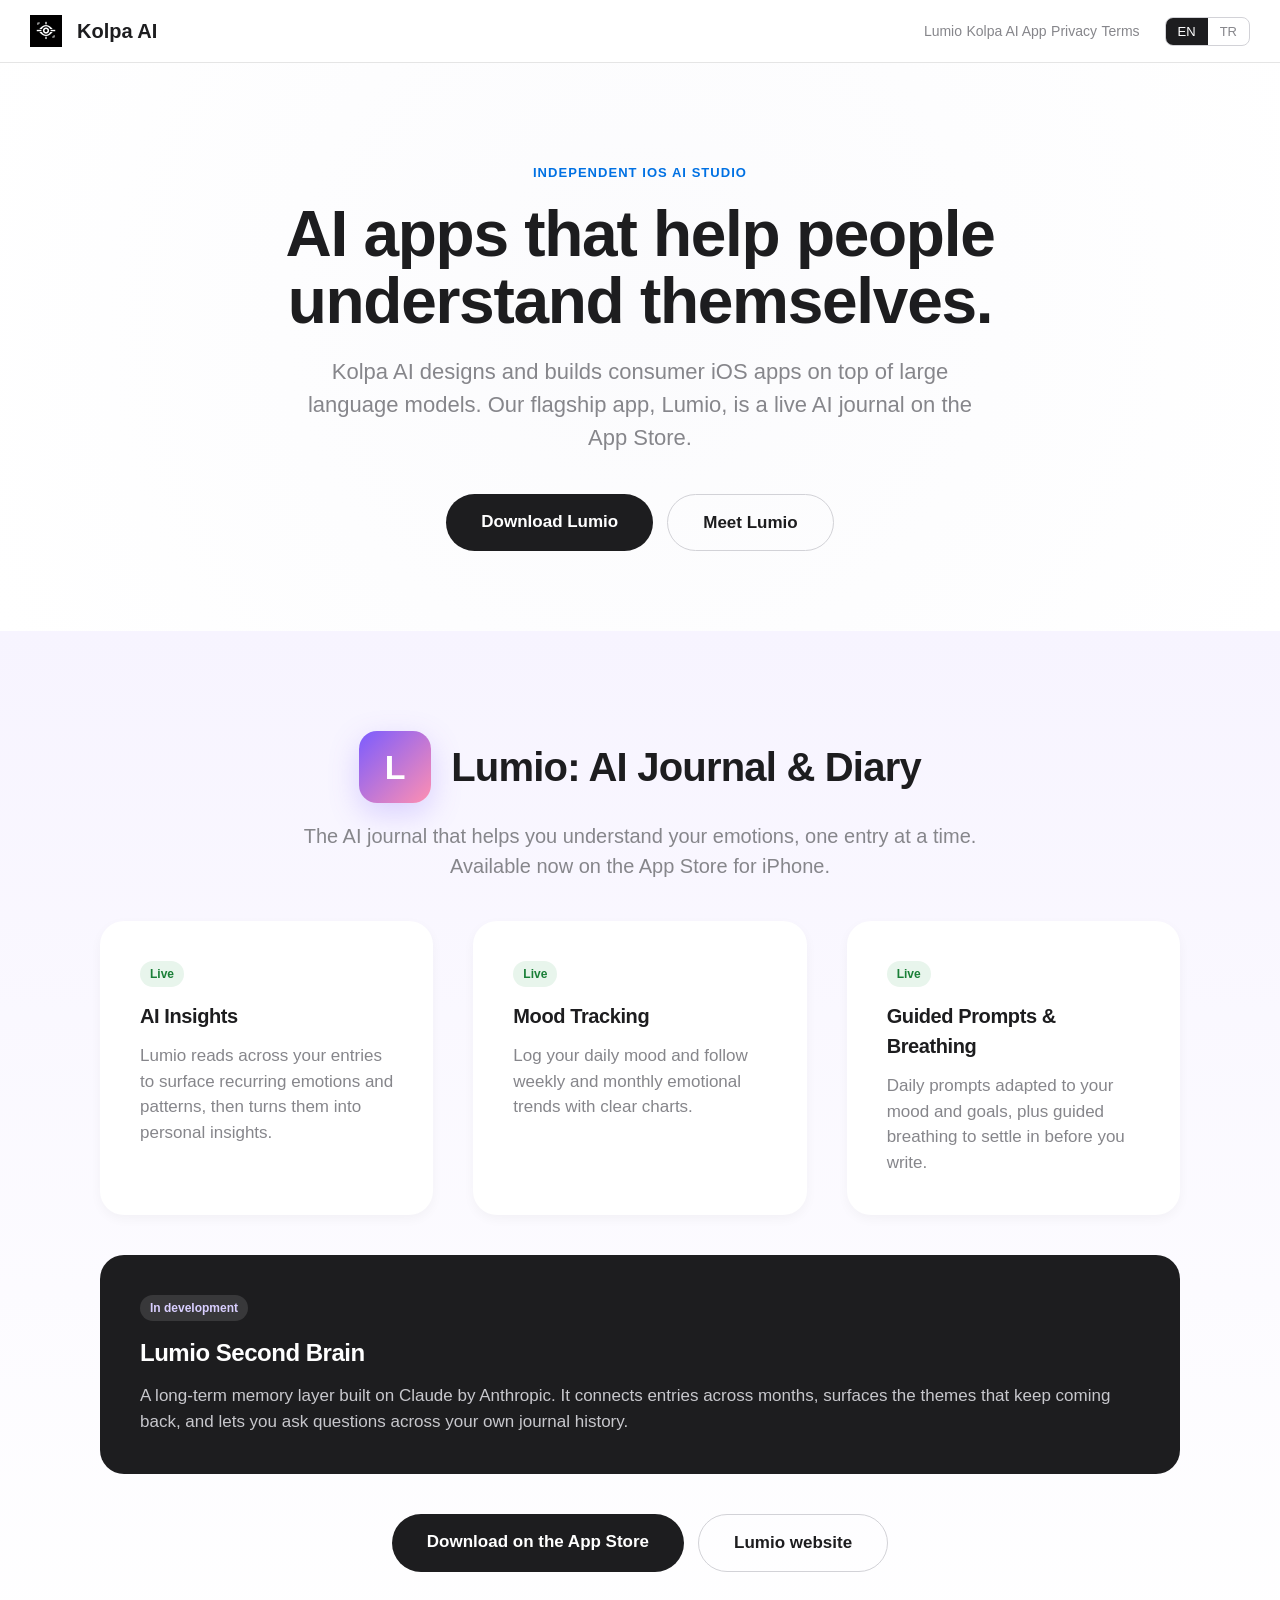
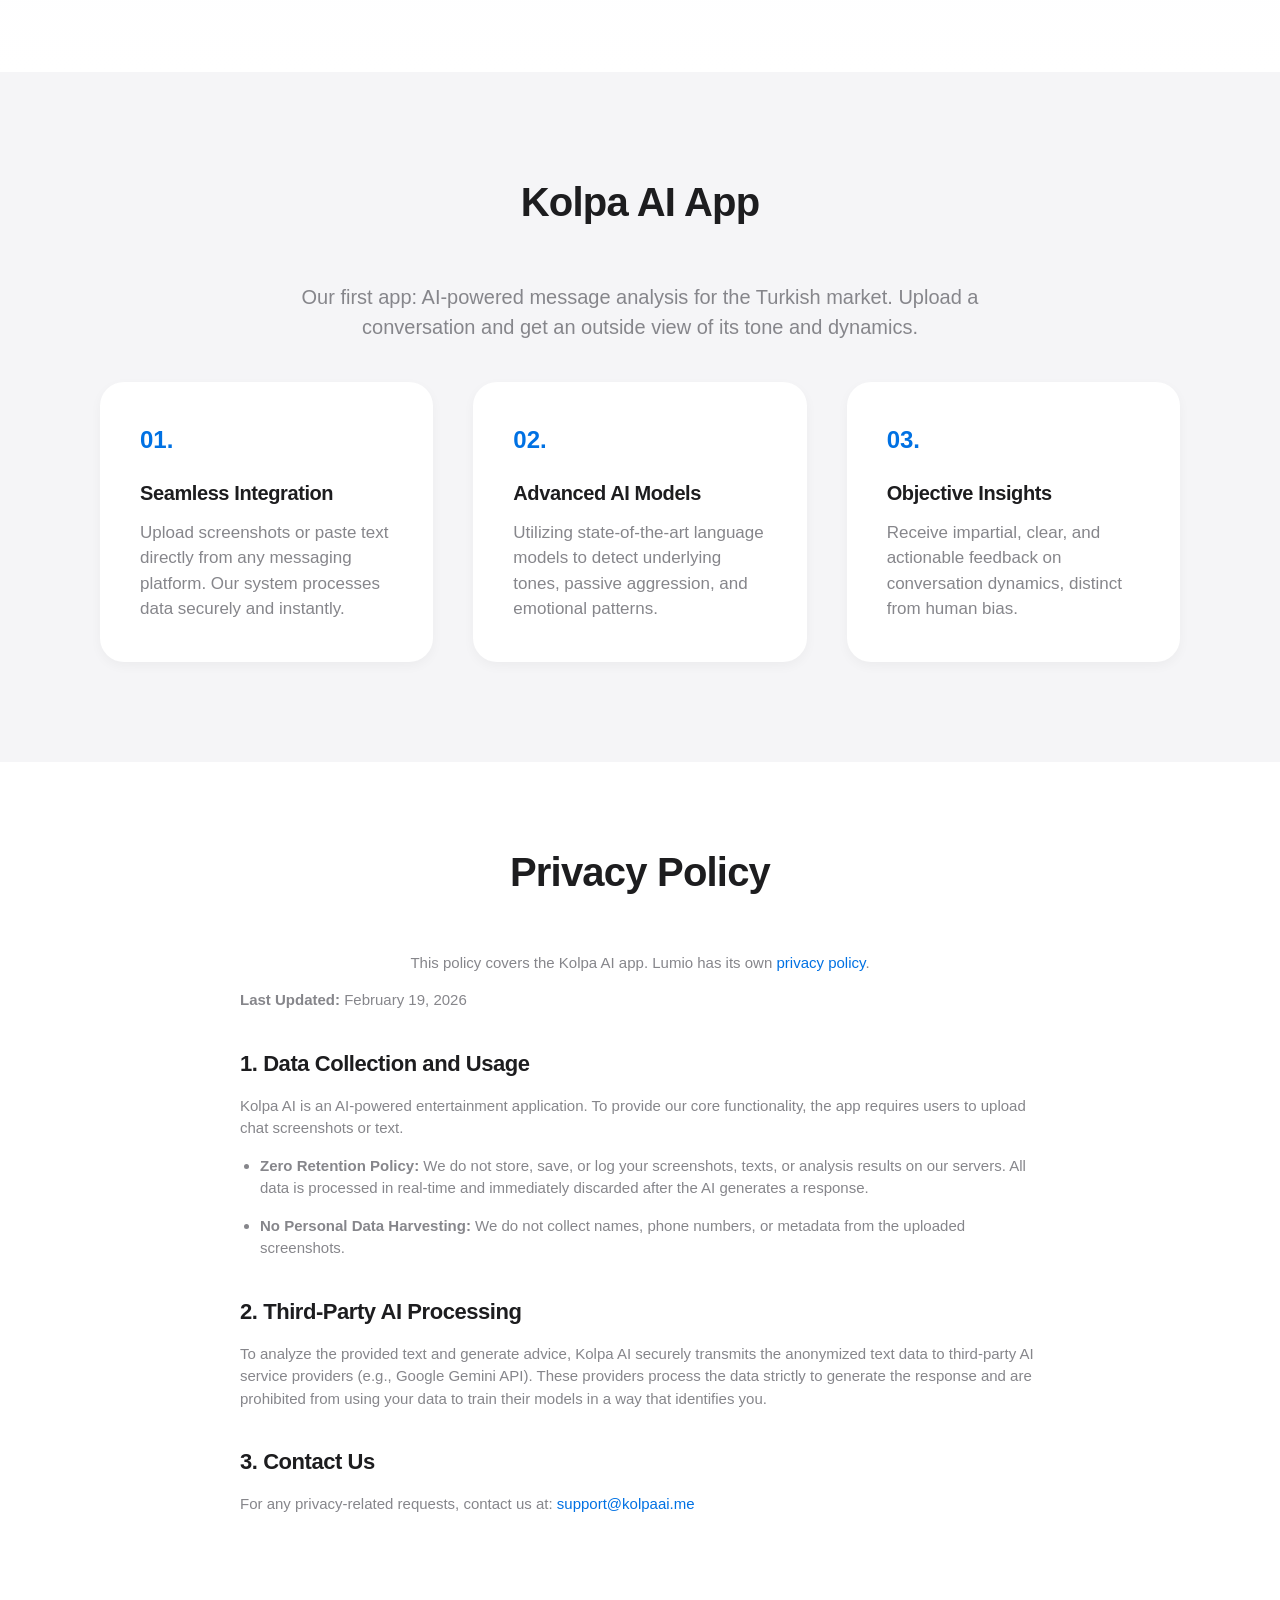
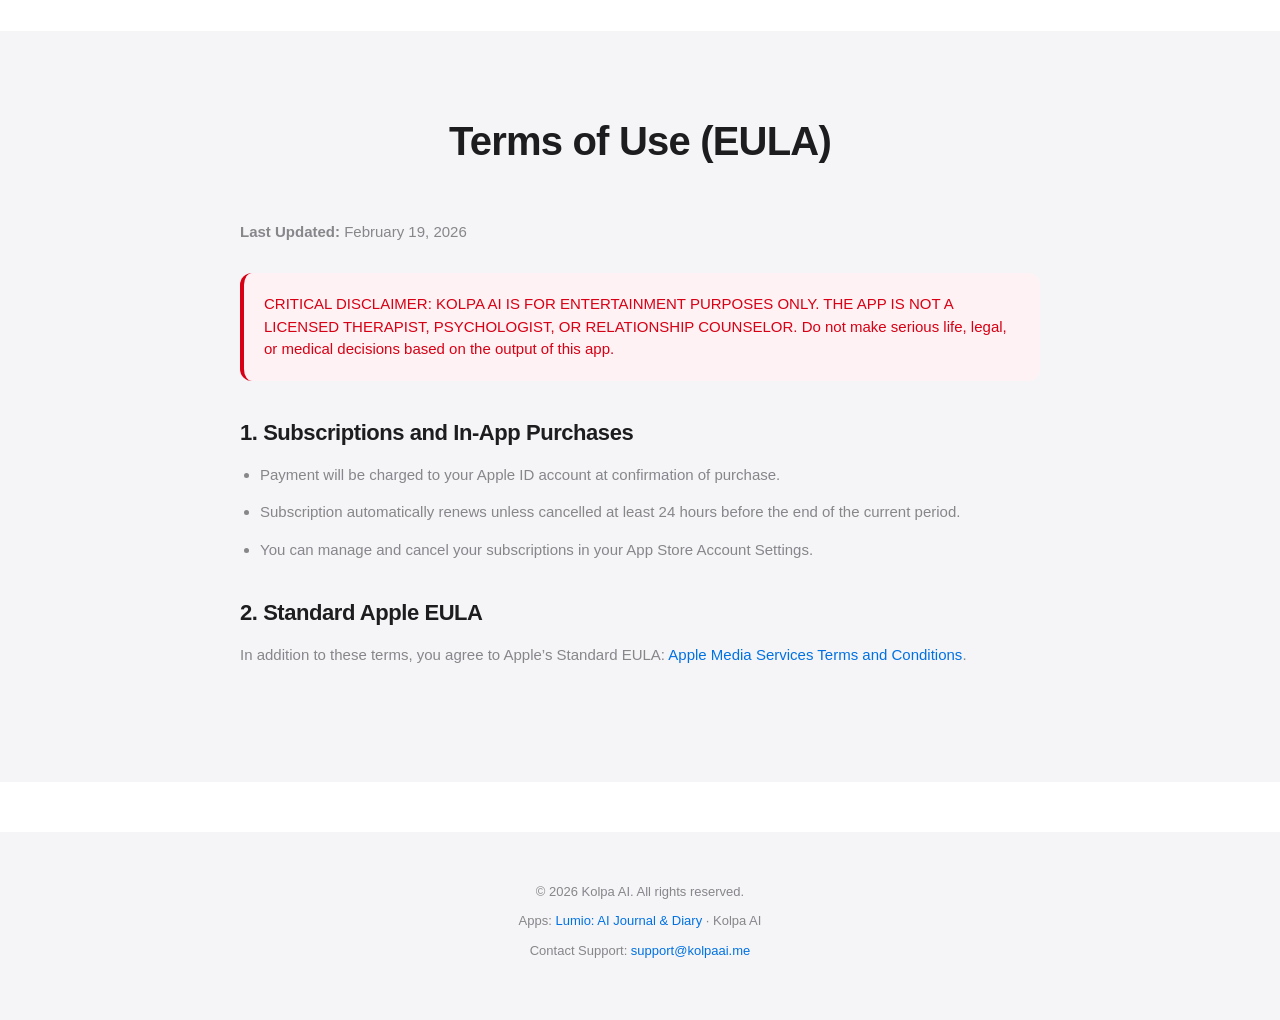
==== commit 3d4ae9ef: "Present Kolpa AI as an AI app studio and feature Lumio Adds a studio hero, a Lumio section with its " ====
--- a/index.html
+++ b/index.html
@@ -3,7 +3,8 @@
 <head>
     <meta charset="UTF-8">
     <meta name="viewport" content="width=device-width, initial-scale=1.0, viewport-fit=cover">
-    <title>Kolpa AI | Relationship Analysis</title>
+    <title>Kolpa AI | Independent AI App Studio</title>
+    <meta name="description" content="Kolpa AI is an independent iOS studio building AI apps for self-understanding, including Lumio: AI Journal &amp; Diary.">
     <style>
         /* --- CSS VARIABLES & RESET --- */
         :root {
@@ -93,12 +94,33 @@
         footer { background: var(--secondary-bg); padding: 50px 20px; text-align: center; margin-top: 50px; font-size: 13px; }
         footer p { color: var(--text-secondary); font-size: 13px; margin-bottom: 10px; }
 
+        /* --- STUDIO / APPS --- */
+        .eyebrow { display: inline-block; font-size: 13px; font-weight: 600; letter-spacing: 0.08em; text-transform: uppercase; color: var(--accent-color); margin-bottom: 18px; }
+        .cta-row { display: flex; gap: 14px; justify-content: center; flex-wrap: wrap; }
+        .cta-secondary { display: inline-block; padding: 15px 35px; border-radius: 30px; font-size: 17px; font-weight: 600; color: var(--text-primary); border: 1px solid #d2d2d7; }
+        .cta-secondary:hover { text-decoration: none; border-color: var(--text-primary); }
+        .lumio { background: linear-gradient(180deg, #f7f4ff 0%, #ffffff 100%); }
+        .app-head { display: flex; align-items: center; gap: 20px; justify-content: center; margin-bottom: 18px; flex-wrap: wrap; }
+        .app-mark { width: 72px; height: 72px; border-radius: 18px; background: linear-gradient(135deg, #7b5cff 0%, #ff8fb1 100%); color: #fff; display: flex; align-items: center; justify-content: center; font-size: 34px; font-weight: 700; box-shadow: 0 10px 30px rgba(123,92,255,0.25); flex: none; }
+        .app-head h2 { margin-bottom: 0; text-align: left; }
+        .app-sub { text-align: center; font-size: 20px; max-width: 680px; margin: 0 auto 40px auto; }
+        .badge { display: inline-block; font-size: 12px; font-weight: 600; padding: 4px 10px; border-radius: 999px; background: #e8f5ec; color: #1a7f37; margin-bottom: 14px; }
+        .badge.soon { background: #efeaff; color: #5b3fd6; }
+        .next-card { margin-top: 40px; background: var(--text-primary); color: #fff; border-radius: 24px; padding: 40px; }
+        .next-card h3 { color: #fff; font-size: 24px; margin-bottom: 12px; }
+        .next-card p { color: #c7c7cc; }
+        .next-card .badge.soon { background: rgba(255,255,255,0.12); color: #d9cfff; }
+        .center { text-align: center; margin-top: 40px; }
+        .legal-note { font-size: 15px; text-align: center; margin-bottom: 30px; }
+
         /* --- RESPONSIVE --- */
         @media (max-width: 768px) {
             .nav-links { display: none; } /* Mobile'da linkleri gizle, sadece dil kalsın */
             .hero h1 { font-size: 42px; }
             .hero p { font-size: 19px; }
             h2 { font-size: 32px; }
+            .app-head h2 { text-align: center; }
+            .next-card { padding: 28px; }
         }
     </style>
 </head>
@@ -106,13 +128,15 @@
 
     <nav>
         <div class="nav-left">
-            <img src="logo.png" alt="Kolpa AI Logo" class="logo-img">
+            <img src="kolpa ai.png" alt="Kolpa AI Logo" class="logo-img">
             <a href="#" class="nav-brand">Kolpa AI</a>
         </div>
         <div class="nav-right">
             <div class="nav-links">
-                <a href="#features" data-lang="en">Features</a>
-                <a href="#features" data-lang="tr" class="hidden">Özellikler</a>
+                <a href="#lumio" data-lang="en">Lumio</a>
+                <a href="#lumio" data-lang="tr" class="hidden">Lumio</a>
+                <a href="#features" data-lang="en">Kolpa AI App</a>
+                <a href="#features" data-lang="tr" class="hidden">Kolpa AI Uygulaması</a>
                 <a href="#privacy" data-lang="en">Privacy</a>
                 <a href="#privacy" data-lang="tr" class="hidden">Gizlilik</a>
                 <a href="#terms" data-lang="en">Terms</a>
@@ -128,22 +152,82 @@
     <section class="hero">
         <div class="container">
             <div data-lang="en">
-                <h1>Decode Your Relationships<br>with AI Precision.</h1>
-                <p>The professional relationship analysis tool. Gain unbiased insights and clarity from your chat history instantly.</p>
-                <a href="#" class="cta-button">Download on the App Store</a>
+                <span class="eyebrow">Independent iOS AI studio</span>
+                <h1>AI apps that help people<br>understand themselves.</h1>
+                <p>Kolpa AI designs and builds consumer iOS apps on top of large language models. Our flagship app, Lumio, is a live AI journal on the App Store.</p>
+                <div class="cta-row">
+                    <a href="https://apps.apple.com/us/app/lumio-ai-journal-diary/id6759867486" class="cta-button" target="_blank" rel="noopener">Download Lumio</a>
+                    <a href="#lumio" class="cta-secondary">Meet Lumio</a>
+                </div>
             </div>
             <div data-lang="tr" class="hidden">
-                <h1>İlişkilerinizi Yapay Zeka<br>Hassasiyetiyle Çözümleyin.</h1>
-                <p>Profesyonel ilişki analiz aracı. Sohbet geçmişinizden anında tarafsız içgörüler ve netlik kazanın.</p>
-                <a href="#" class="cta-button">App Store'dan İndir</a>
+                <span class="eyebrow">Bağımsız iOS yapay zeka stüdyosu</span>
+                <h1>İnsanların kendini anlamasına<br>yardım eden yapay zeka uygulamaları.</h1>
+                <p>Kolpa AI, büyük dil modelleri üzerine tüketici odaklı iOS uygulamaları tasarlar ve geliştirir. Amiral gemimiz Lumio, App Store'da yayında olan bir yapay zeka günlüğüdür.</p>
+                <div class="cta-row">
+                    <a href="https://apps.apple.com/us/app/lumio-ai-journal-diary/id6759867486" class="cta-button" target="_blank" rel="noopener">Lumio'yu İndir</a>
+                    <a href="#lumio" class="cta-secondary">Lumio'yu Tanı</a>
+                </div>
+            </div>
+        </div>
+    </section>
+
+    <section id="lumio" class="lumio">
+        <div class="container">
+            <div class="app-head">
+                <div class="app-mark" aria-hidden="true">L</div>
+                <h2>Lumio: AI Journal &amp; Diary</h2>
+            </div>
+            <p class="app-sub" data-lang="en">The AI journal that helps you understand your emotions, one entry at a time. Available now on the App Store for iPhone.</p>
+            <p class="app-sub hidden" data-lang="tr">Duygularınızı her yazıyla biraz daha iyi anlamanıza yardım eden yapay zeka günlüğü. iPhone için App Store'da yayında.</p>
+
+            <div class="feature-grid">
+                <div class="feature-card">
+                    <div data-lang="en"><span class="badge">Live</span><h3>AI Insights</h3><p>Lumio reads across your entries to surface recurring emotions and patterns, then turns them into personal insights.</p></div>
+                    <div data-lang="tr" class="hidden"><span class="badge">Yayında</span><h3>Yapay Zeka İçgörüleri</h3><p>Lumio yazılarınız arasında tekrar eden duyguları ve kalıpları bulur, bunları size özel içgörülere dönüştürür.</p></div>
+                </div>
+                <div class="feature-card">
+                    <div data-lang="en"><span class="badge">Live</span><h3>Mood Tracking</h3><p>Log your daily mood and follow weekly and monthly emotional trends with clear charts.</p></div>
+                    <div data-lang="tr" class="hidden"><span class="badge">Yayında</span><h3>Ruh Hali Takibi</h3><p>Günlük ruh halinizi kaydedin, haftalık ve aylık duygusal eğilimlerinizi grafiklerle izleyin.</p></div>
+                </div>
+                <div class="feature-card">
+                    <div data-lang="en"><span class="badge">Live</span><h3>Guided Prompts &amp; Breathing</h3><p>Daily prompts adapted to your mood and goals, plus guided breathing to settle in before you write.</p></div>
+                    <div data-lang="tr" class="hidden"><span class="badge">Yayında</span><h3>Yönlendirmeli Sorular ve Nefes</h3><p>Ruh halinize ve hedeflerinize göre değişen günlük sorular, yazmadan önce sakinleşmek için nefes egzersizleri.</p></div>
+                </div>
+            </div>
+
+            <div class="next-card">
+                <div data-lang="en">
+                    <span class="badge soon">In development</span>
+                    <h3>Lumio Second Brain</h3>
+                    <p>A long-term memory layer built on Claude by Anthropic. It connects entries across months, surfaces the themes that keep coming back, and lets you ask questions across your own journal history.</p>
+                </div>
+                <div data-lang="tr" class="hidden">
+                    <span class="badge soon">Geliştiriliyor</span>
+                    <h3>Lumio İkinci Beyin</h3>
+                    <p>Anthropic'in Claude modeli üzerine kurulan uzun vadeli bir hafıza katmanı. Aylar boyunca yazdıklarınızı birbirine bağlar, tekrar eden temaları ortaya çıkarır ve kendi günlük geçmişinize soru sormanızı sağlar.</p>
+                </div>
+            </div>
+
+            <div class="center">
+                <div data-lang="en" class="cta-row">
+                    <a href="https://apps.apple.com/us/app/lumio-ai-journal-diary/id6759867486" class="cta-button" target="_blank" rel="noopener">Download on the App Store</a>
+                    <a href="https://veraberat.github.io/lumio-website/" class="cta-secondary" target="_blank" rel="noopener">Lumio website</a>
+                </div>
+                <div data-lang="tr" class="cta-row hidden">
+                    <a href="https://apps.apple.com/us/app/lumio-ai-journal-diary/id6759867486" class="cta-button" target="_blank" rel="noopener">App Store'dan İndir</a>
+                    <a href="https://veraberat.github.io/lumio-website/" class="cta-secondary" target="_blank" rel="noopener">Lumio web sitesi</a>
+                </div>
             </div>
         </div>
     </section>
 
     <section id="features" class="features">
         <div class="container">
-            <h2 data-lang="en">Core Features</h2>
-            <h2 data-lang="tr" class="hidden">Temel Özellikler</h2>
+            <h2 data-lang="en">Kolpa AI App</h2>
+            <h2 data-lang="tr" class="hidden">Kolpa AI Uygulaması</h2>
+            <p class="app-sub" data-lang="en">Our first app: AI-powered message analysis for the Turkish market. Upload a conversation and get an outside view of its tone and dynamics.</p>
+            <p class="app-sub hidden" data-lang="tr">İlk uygulamamız: Türkiye pazarı için yapay zeka destekli mesaj analizi. Bir konuşmayı yükleyin, tonu ve dinamikleri hakkında dışarıdan bir bakış alın.</p>
             
             <div class="feature-grid">
                 <div class="feature-card">
@@ -187,6 +271,7 @@
         <div class="container legal-content">
             <div data-lang="en">
                 <h2>Privacy Policy</h2>
+                <p class="legal-note">This policy covers the Kolpa AI app. Lumio has its own <a href="https://veraberat.github.io/lumio-website/privacy.html" target="_blank" rel="noopener">privacy policy</a>.</p>
                 <p><strong>Last Updated:</strong> February 19, 2026</p>
                 <h3>1. Data Collection and Usage</h3>
                 <p>Kolpa AI is an AI-powered entertainment application. To provide our core functionality, the app requires users to upload chat screenshots or text.</p>
@@ -202,6 +287,7 @@
 
             <div data-lang="tr" class="hidden">
                 <h2>Gizlilik Politikası</h2>
+                <p class="legal-note">Bu politika Kolpa AI uygulamasını kapsar. Lumio'nun kendi <a href="https://veraberat.github.io/lumio-website/privacy.html" target="_blank" rel="noopener">gizlilik politikası</a> vardır.</p>
                 <p><strong>Son Güncelleme:</strong> 19 Şubat 2026</p>
                 <h3>1. Veri Toplama ve Kullanım</h3>
                 <p>Kolpa AI, yapay zeka destekli bir eğlence uygulamasıdır. Uygulamanın çalışabilmesi için kullanıcıların sohbet metinleri veya ekran görüntüleri yüklemesi gerekir.</p>
@@ -262,6 +348,8 @@
     <footer>
         <div class="container">
             <p>&copy; 2026 Kolpa AI. All rights reserved.</p>
+            <p data-lang="en">Apps: <a href="https://apps.apple.com/us/app/lumio-ai-journal-diary/id6759867486" target="_blank" rel="noopener">Lumio: AI Journal &amp; Diary</a> · Kolpa AI</p>
+            <p data-lang="tr" class="hidden">Uygulamalar: <a href="https://apps.apple.com/us/app/lumio-ai-journal-diary/id6759867486" target="_blank" rel="noopener">Lumio: AI Journal &amp; Diary</a> · Kolpa AI</p>
             <p data-lang="en">Contact Support: <a href="mailto:support@kolpaai.me">support@kolpaai.me</a></p>
             <p data-lang="tr" class="hidden">Destek İletişim: <a href="mailto:support@kolpaai.me">support@kolpaai.me</a></p>
         </div>
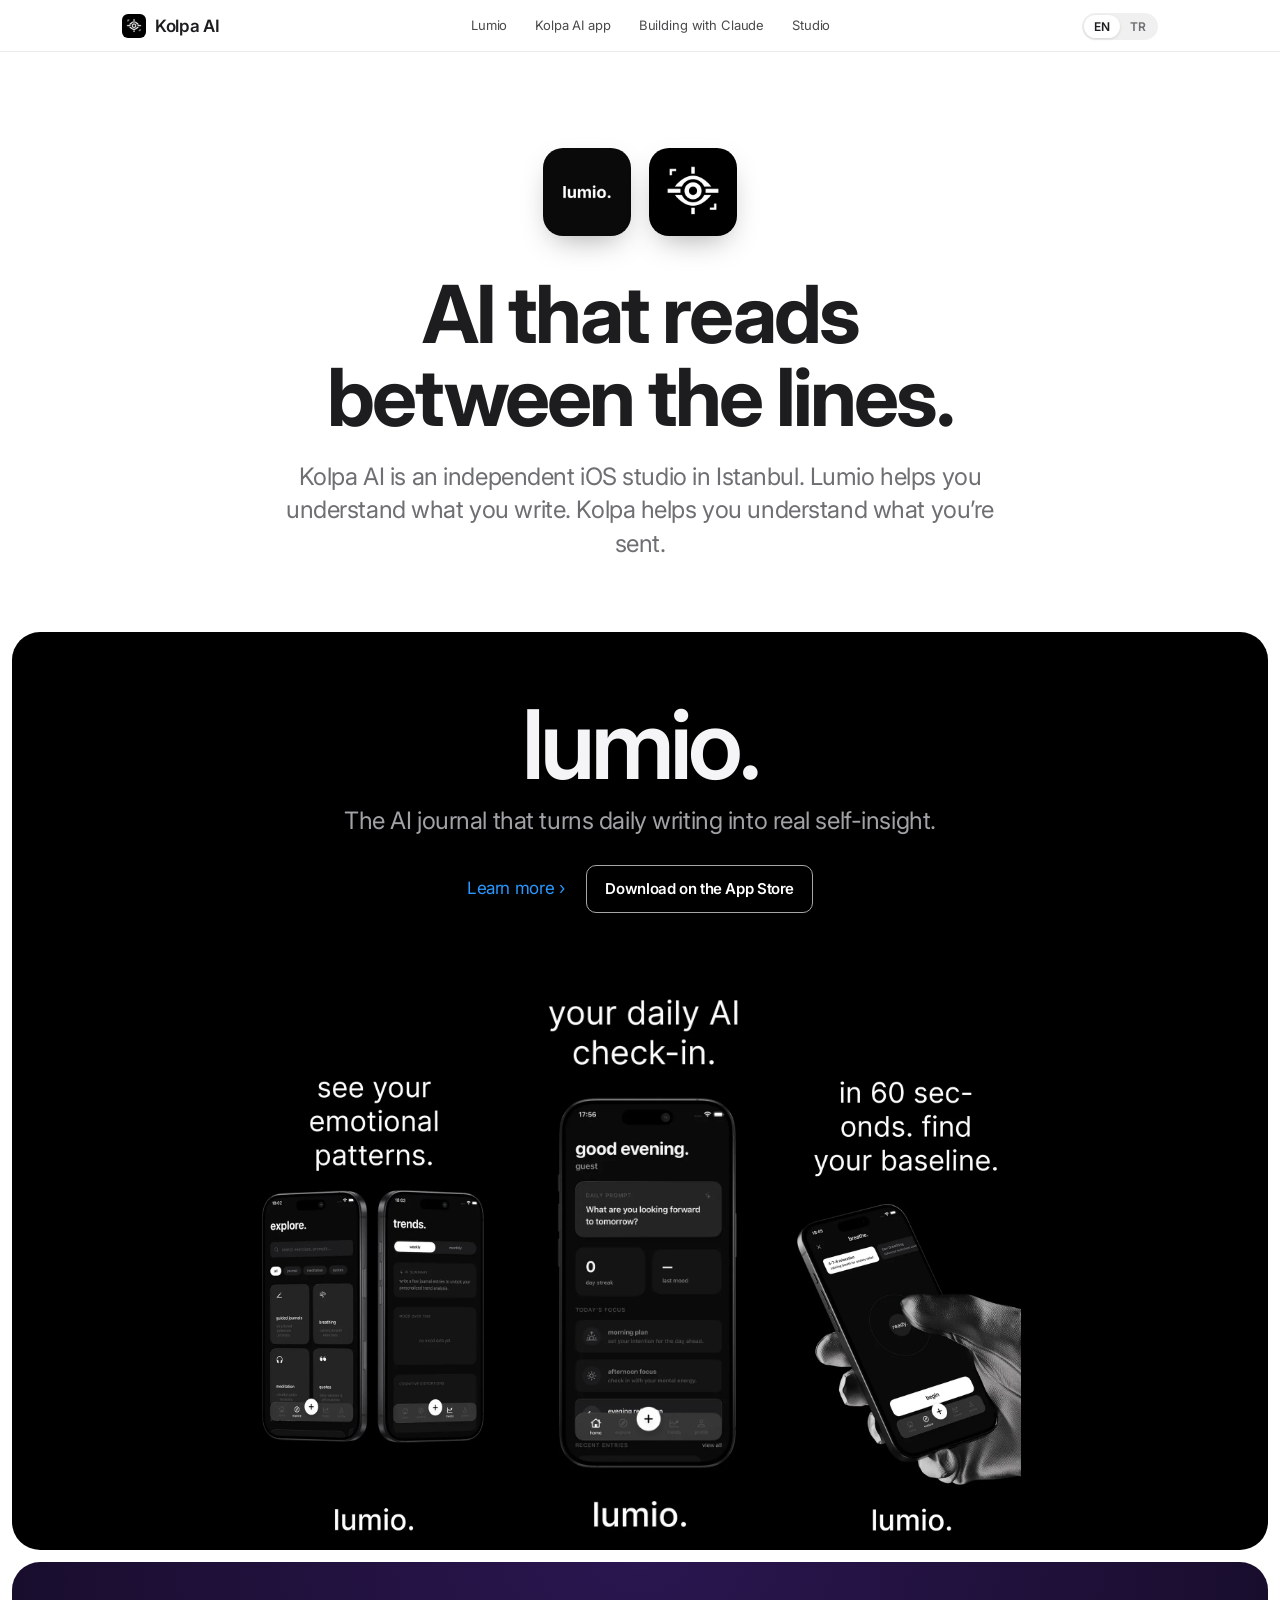
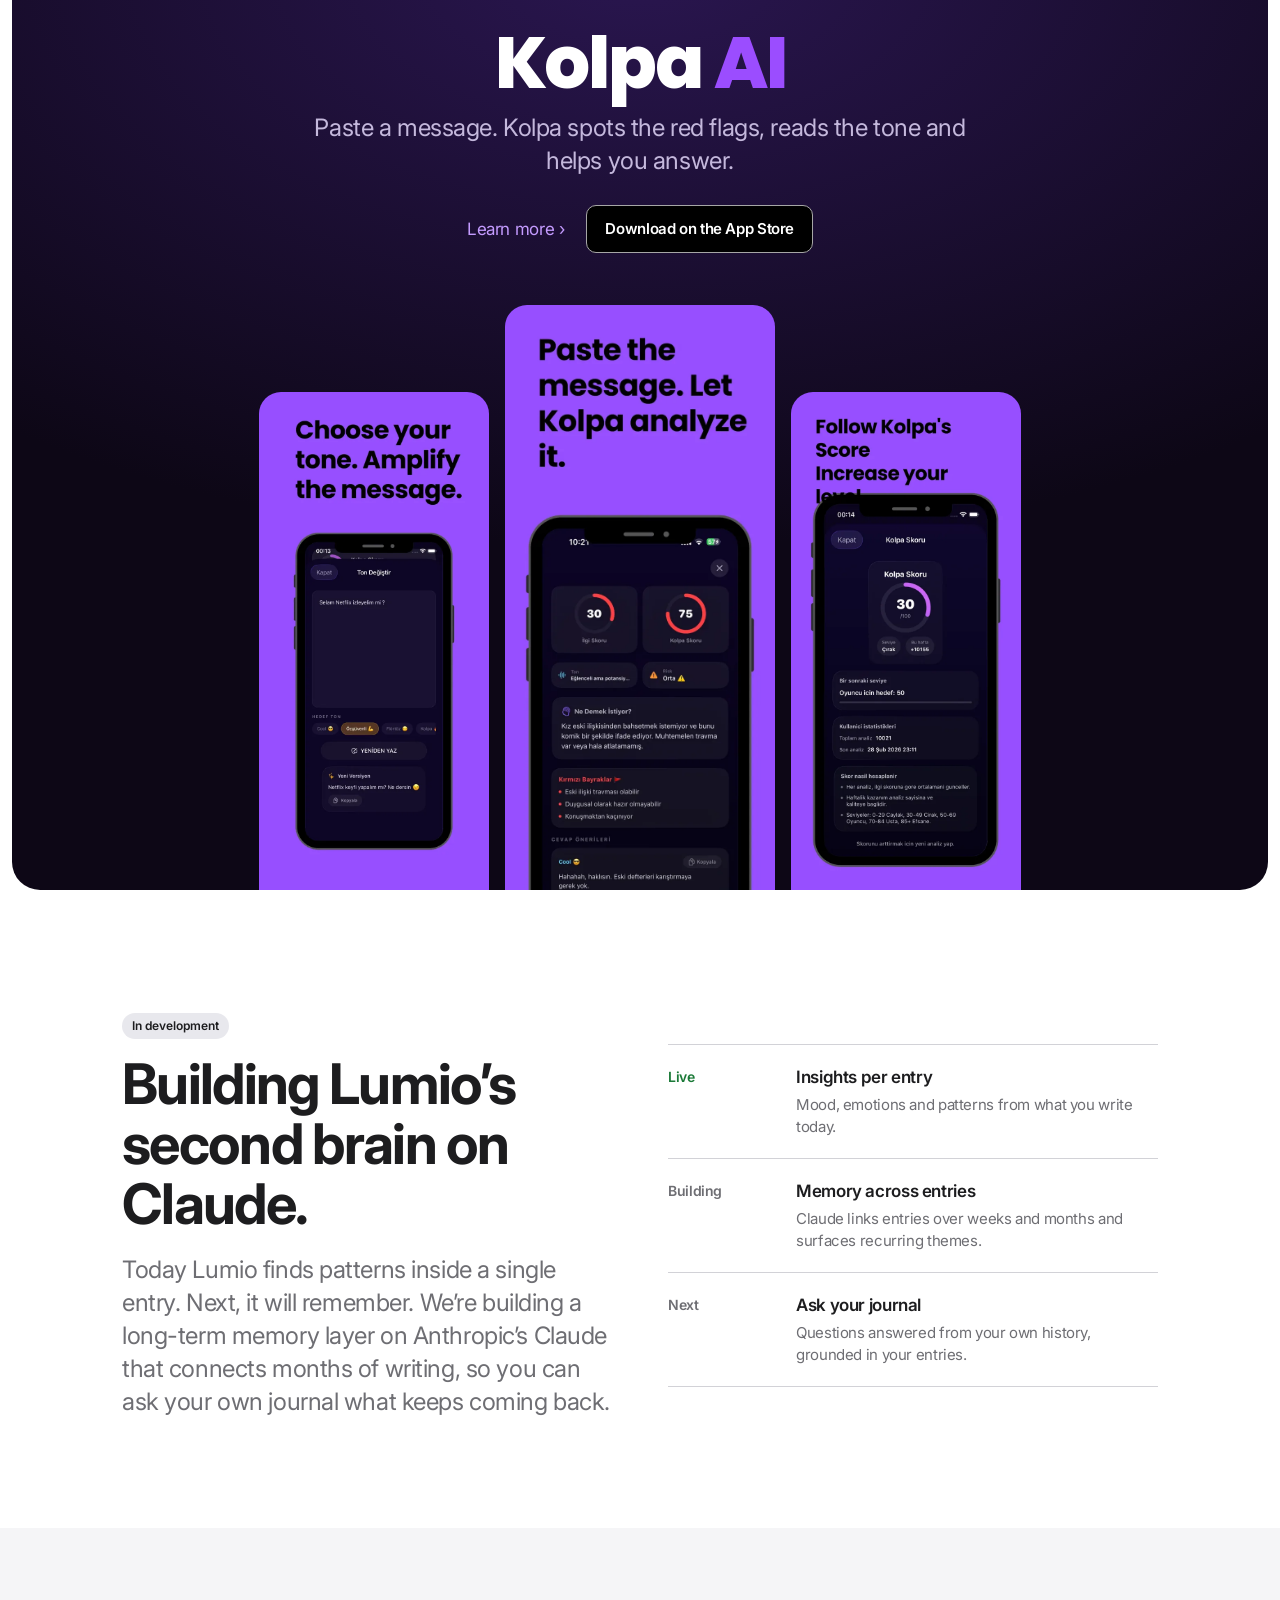
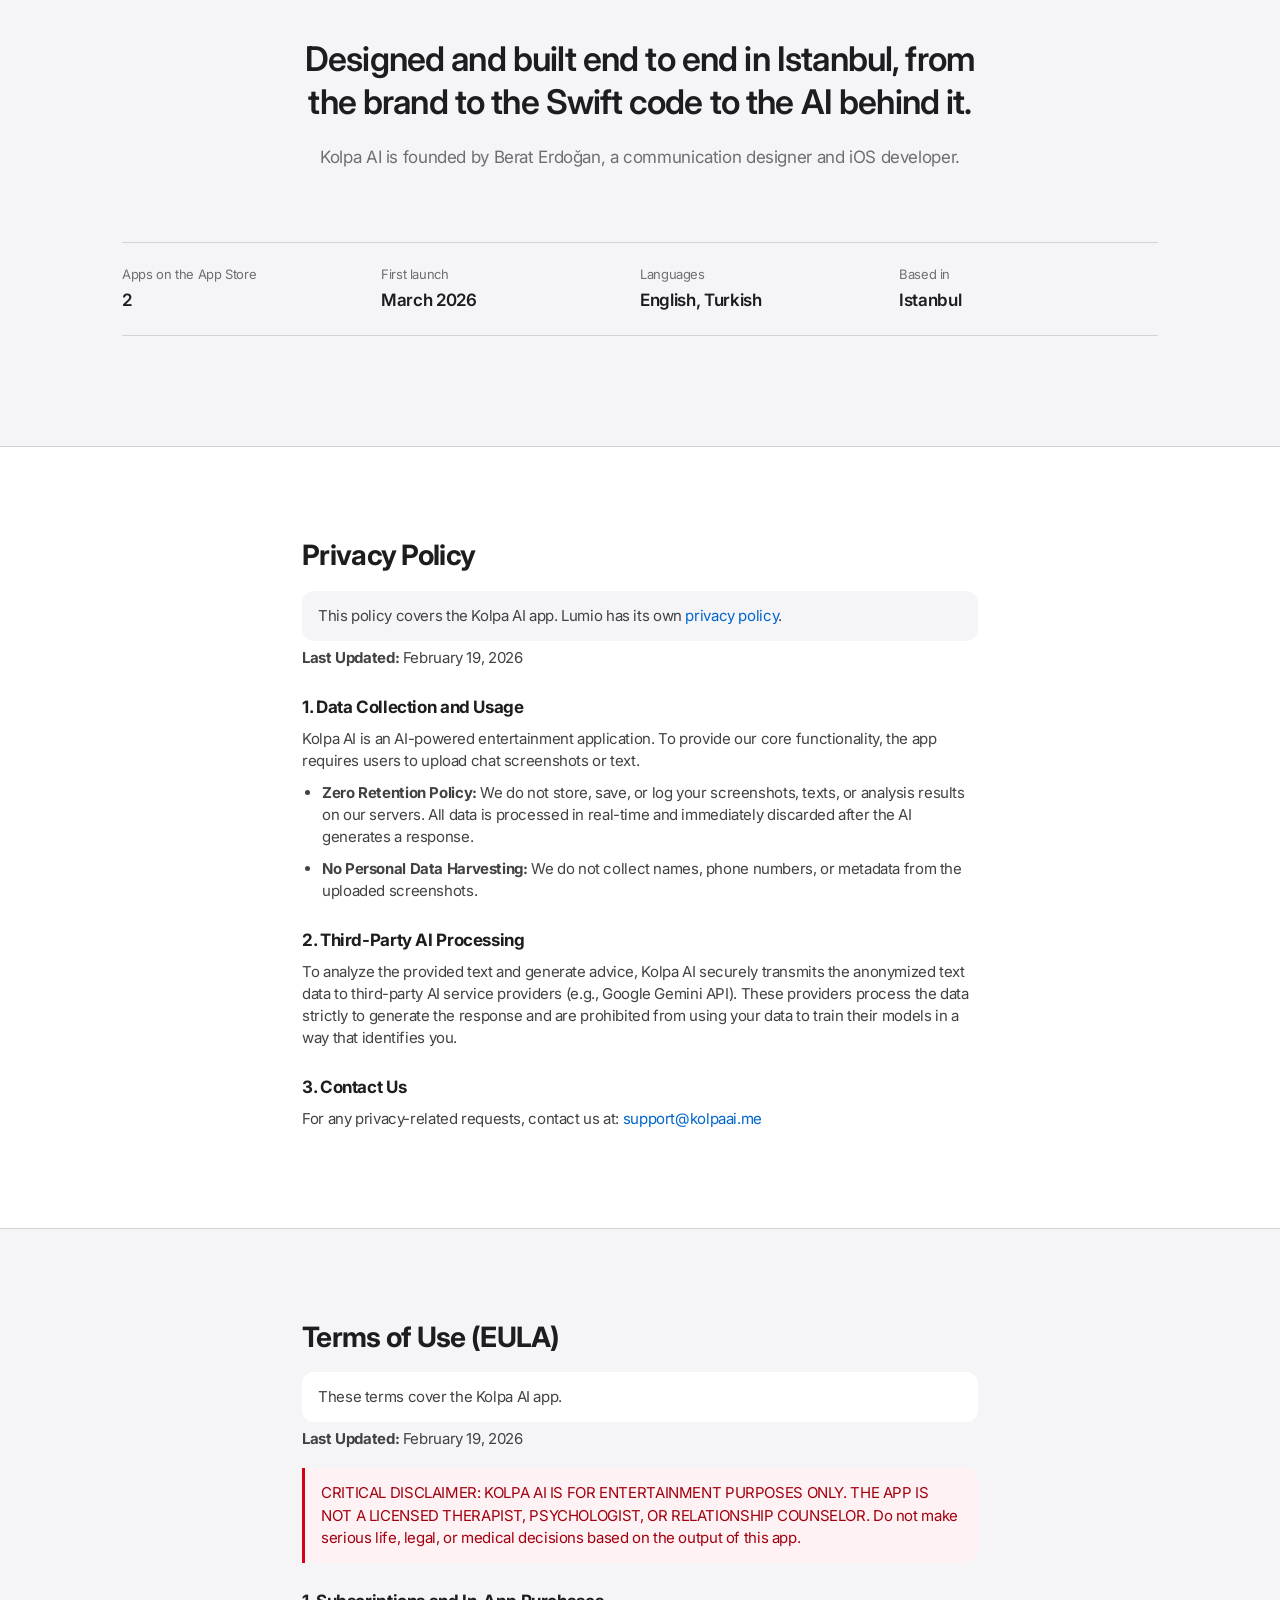
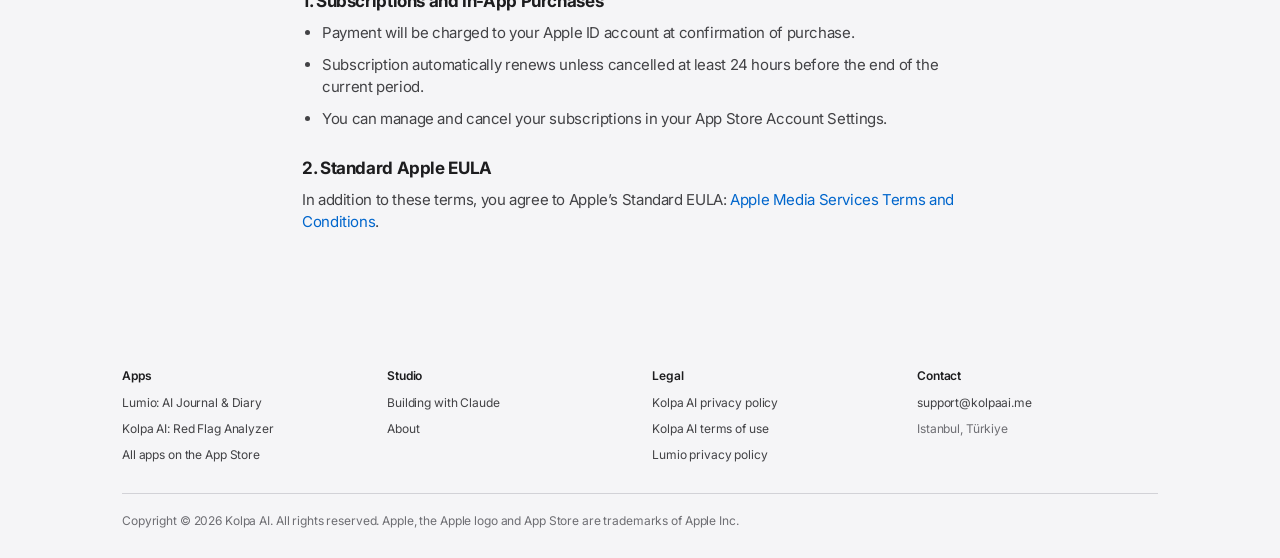
==== commit e463744b: "Redesign kolpaai.me as an Apple-style studio site with Lumio and Kolpa pages - Home: studio hero, Lu" ====
--- a/index.html
+++ b/index.html
@@ -1,388 +1,205 @@
 <!DOCTYPE html>
 <html lang="en">
 <head>
-    <meta charset="UTF-8">
-    <meta name="viewport" content="width=device-width, initial-scale=1.0, viewport-fit=cover">
-    <title>Kolpa AI | Independent AI App Studio</title>
-    <meta name="description" content="Kolpa AI is an independent iOS studio building AI apps for self-understanding, including Lumio: AI Journal &amp; Diary.">
-    <style>
-        /* --- CSS VARIABLES & RESET --- */
-        :root {
-            --primary-bg: #ffffff;
-            --secondary-bg: #f5f5f7; /* Apple light gray */
-            --text-primary: #1d1d1f; /* Apple almost black */
-            --text-secondary: #86868b; /* Apple gray */
-            --accent-color: #0071e3; /* Apple blue */
-            --danger-color: #d70015;
-            --section-spacing: 100px;
-        }
-
-        * { margin: 0; padding: 0; box-sizing: border-box; }
-        html { scroll-behavior: smooth; font-family: -apple-system, BlinkMacSystemFont, "Segoe UI", Roboto, Helvetica, Arial, sans-serif; -webkit-font-smoothing: antialiased; }
-        body { background-color: var(--primary-bg); color: var(--text-primary); line-height: 1.5; overflow-x: hidden; }
-        section { padding: var(--section-spacing) 20px; }
-
-        /* --- UTILITIES --- */
-        .hidden { display: none !important; }
-        .container { max-width: 1080px; margin: 0 auto; }
-        h1, h2, h3 { font-weight: 600; letter-spacing: -0.02em; }
-        h2 { font-size: 40px; text-align: center; margin-bottom: 50px; }
-        p { color: var(--text-secondary); font-size: 17px; }
-        a { text-decoration: none; color: var(--accent-color); transition: color 0.2s ease; }
-        a:hover { text-decoration: underline; }
-
-        /* --- NAVBAR --- */
-        nav {
-            display: flex; justify-content: space-between; align-items: center;
-            padding: 15px 30px; position: fixed; width: 100%; top: 0; z-index: 1000;
-            background: rgba(255, 255, 255, 0.85); backdrop-filter: blur(20px); -webkit-backdrop-filter: blur(20px);
-            border-bottom: 1px solid rgba(0,0,0,0.1);
-        }
-        .nav-left { display: flex; align-items: center; }
-        .logo-img { height: 32px; width: auto; margin-right: 15px; /* Lütfen logo dosyanızı 'logo.png' olarak kaydedin */ }
-        .nav-brand { font-size: 20px; font-weight: 600; color: var(--text-primary); text-decoration: none; }
-        
-        .nav-right { display: flex; align-items: center; gap: 25px; }
-        .nav-links a { font-size: 14px; color: var(--text-secondary); font-weight: 500; }
-        .nav-links a:hover { color: var(--text-primary); text-decoration: none; }
-        
-        /* Language Switcher */
-        .lang-switch { display: flex; border: 1px solid #d2d2d7; border-radius: 8px; overflow: hidden; }
-        .lang-btn {
-            border: none; background: none; padding: 6px 12px; font-size: 13px; font-weight: 500; cursor: pointer;
-            color: var(--text-secondary); transition: all 0.2s ease;
-        }
-        .lang-btn.active { background-color: var(--text-primary); color: white; }
-
-        /* --- HERO SECTION --- */
-        .hero {
-            text-align: center; padding-top: 160px; padding-bottom: 80px;
-            background: radial-gradient(circle at center, #fbfbfd 0%, #ffffff 100%);
-        }
-        .hero h1 { font-size: 64px; line-height: 1.05; margin-bottom: 20px; }
-        .hero p { font-size: 22px; max-width: 700px; margin: 0 auto 40px auto; }
-        .cta-button {
-            display: inline-block; background-color: var(--text-primary); color: white;
-            padding: 15px 35px; border-radius: 30px; font-size: 17px; font-weight: 600;
-            transition: transform 0.2s ease, background-color 0.2s ease;
-        }
-        .cta-button:hover { transform: scale(1.03); background-color: #000; text-decoration: none; box-shadow: 0 5px 15px rgba(0,0,0,0.1); }
-
-        /* --- FEATURES SECTION --- */
-        .features { background-color: var(--secondary-bg); }
-        .feature-grid { display: grid; grid-template-columns: repeat(auto-fit, minmax(280px, 1fr)); gap: 40px; }
-        .feature-card {
-            background: var(--primary-bg); padding: 40px; border-radius: 24px;
-            box-shadow: 0 4px 12px rgba(0,0,0,0.04); text-align: left; transition: transform 0.3s ease;
-        }
-        .feature-card:hover { transform: translateY(-5px); }
-        .feature-icon { font-size: 24px; color: var(--accent-color); margin-bottom: 20px; font-weight: 700;}
-        .feature-card h3 { font-size: 20px; margin-bottom: 12px; color: var(--text-primary); }
-
-        /* --- LEGAL SECTIONS --- */
-        .legal-section { padding-top: 80px; }
-        .legal-content { max-width: 800px; margin: 0 auto; }
-        .legal-content h3 { font-size: 22px; margin-top: 35px; margin-bottom: 15px; color: var(--text-primary); }
-        .legal-content p, .legal-content li { font-size: 15px; margin-bottom: 15px; color: var(--text-secondary);}
-        .legal-content ul { padding-left: 20px; margin-bottom: 20px; }
-        .disclaimer-box {
-            background-color: #fff2f4; border-left: 4px solid var(--danger-color);
-            padding: 20px; border-radius: 12px; margin: 30px 0; color: var(--danger-color); font-weight: 500; font-size: 15px;
-        }
-
-        /* --- FOOTER --- */
-        footer { background: var(--secondary-bg); padding: 50px 20px; text-align: center; margin-top: 50px; font-size: 13px; }
-        footer p { color: var(--text-secondary); font-size: 13px; margin-bottom: 10px; }
-
-        /* --- STUDIO / APPS --- */
-        .eyebrow { display: inline-block; font-size: 13px; font-weight: 600; letter-spacing: 0.08em; text-transform: uppercase; color: var(--accent-color); margin-bottom: 18px; }
-        .cta-row { display: flex; gap: 14px; justify-content: center; flex-wrap: wrap; }
-        .cta-secondary { display: inline-block; padding: 15px 35px; border-radius: 30px; font-size: 17px; font-weight: 600; color: var(--text-primary); border: 1px solid #d2d2d7; }
-        .cta-secondary:hover { text-decoration: none; border-color: var(--text-primary); }
-        .lumio { background: linear-gradient(180deg, #f7f4ff 0%, #ffffff 100%); }
-        .app-head { display: flex; align-items: center; gap: 20px; justify-content: center; margin-bottom: 18px; flex-wrap: wrap; }
-        .app-mark { width: 72px; height: 72px; border-radius: 18px; background: linear-gradient(135deg, #7b5cff 0%, #ff8fb1 100%); color: #fff; display: flex; align-items: center; justify-content: center; font-size: 34px; font-weight: 700; box-shadow: 0 10px 30px rgba(123,92,255,0.25); flex: none; }
-        .app-head h2 { margin-bottom: 0; text-align: left; }
-        .app-sub { text-align: center; font-size: 20px; max-width: 680px; margin: 0 auto 40px auto; }
-        .badge { display: inline-block; font-size: 12px; font-weight: 600; padding: 4px 10px; border-radius: 999px; background: #e8f5ec; color: #1a7f37; margin-bottom: 14px; }
-        .badge.soon { background: #efeaff; color: #5b3fd6; }
-        .next-card { margin-top: 40px; background: var(--text-primary); color: #fff; border-radius: 24px; padding: 40px; }
-        .next-card h3 { color: #fff; font-size: 24px; margin-bottom: 12px; }
-        .next-card p { color: #c7c7cc; }
-        .next-card .badge.soon { background: rgba(255,255,255,0.12); color: #d9cfff; }
-        .center { text-align: center; margin-top: 40px; }
-        .legal-note { font-size: 15px; text-align: center; margin-bottom: 30px; }
-
-        /* --- RESPONSIVE --- */
-        @media (max-width: 768px) {
-            .nav-links { display: none; } /* Mobile'da linkleri gizle, sadece dil kalsın */
-            .hero h1 { font-size: 42px; }
-            .hero p { font-size: 19px; }
-            h2 { font-size: 32px; }
-            .app-head h2 { text-align: center; }
-            .next-card { padding: 28px; }
-        }
-    </style>
+<meta charset="UTF-8">
+<meta name="viewport" content="width=device-width, initial-scale=1, viewport-fit=cover">
+<title>Kolpa AI — Independent AI app studio</title>
+<meta name="description" content="Kolpa AI is an independent iOS studio in Istanbul. We make Lumio, an AI journal, and Kolpa AI, a message analyzer — and we're building Lumio's second brain on Claude.">
+<meta property="og:title" content="Kolpa AI — Independent AI app studio">
+<meta property="og:description" content="Kolpa AI is an independent iOS studio in Istanbul. We make Lumio, an AI journal, and Kolpa AI, a message analyzer — and we're building Lumio's second brain on Claude.">
+<meta property="og:type" content="website">
+<meta property="og:url" content="https://kolpaai.me/">
+<meta property="og:image" content="https://kolpaai.me/assets/og.png">
+<meta name="twitter:card" content="summary_large_image">
+<link rel="canonical" href="https://kolpaai.me/">
+<link rel="icon" type="image/png" href="assets/kolpa/favicon.png">
+<link rel="apple-touch-icon" href="assets/kolpa/icon-180.png">
+<link rel="preconnect" href="https://fonts.googleapis.com"><link rel="preconnect" href="https://fonts.gstatic.com" crossorigin><link href="https://fonts.googleapis.com/css2?family=Inter:wght@400;600;700&family=Poppins:wght@800&display=swap" rel="stylesheet">
+<link rel="stylesheet" href="assets/site.css">
+<script src="assets/site.js" defer></script>
 </head>
 <body>
-
-    <nav>
-        <div class="nav-left">
-            <img src="kolpa ai.png" alt="Kolpa AI Logo" class="logo-img">
-            <a href="#" class="nav-brand">Kolpa AI</a>
-        </div>
-        <div class="nav-right">
-            <div class="nav-links">
-                <a href="#lumio" data-lang="en">Lumio</a>
-                <a href="#lumio" data-lang="tr" class="hidden">Lumio</a>
-                <a href="#features" data-lang="en">Kolpa AI App</a>
-                <a href="#features" data-lang="tr" class="hidden">Kolpa AI Uygulaması</a>
-                <a href="#privacy" data-lang="en">Privacy</a>
-                <a href="#privacy" data-lang="tr" class="hidden">Gizlilik</a>
-                <a href="#terms" data-lang="en">Terms</a>
-                <a href="#terms" data-lang="tr" class="hidden">Koşullar</a>
-            </div>
-            <div class="lang-switch">
-                <button class="lang-btn active" onclick="setLanguage('en')">EN</button>
-                <button class="lang-btn" onclick="setLanguage('tr')">TR</button>
-            </div>
-        </div>
-    </nav>
-
-    <section class="hero">
-        <div class="container">
-            <div data-lang="en">
-                <span class="eyebrow">Independent iOS AI studio</span>
-                <h1>AI apps that help people<br>understand themselves.</h1>
-                <p>Kolpa AI designs and builds consumer iOS apps on top of large language models. Our flagship app, Lumio, is a live AI journal on the App Store.</p>
-                <div class="cta-row">
-                    <a href="https://apps.apple.com/us/app/lumio-ai-journal-diary/id6759867486" class="cta-button" target="_blank" rel="noopener">Download Lumio</a>
-                    <a href="#lumio" class="cta-secondary">Meet Lumio</a>
-                </div>
-            </div>
-            <div data-lang="tr" class="hidden">
-                <span class="eyebrow">Bağımsız iOS yapay zeka stüdyosu</span>
-                <h1>İnsanların kendini anlamasına<br>yardım eden yapay zeka uygulamaları.</h1>
-                <p>Kolpa AI, büyük dil modelleri üzerine tüketici odaklı iOS uygulamaları tasarlar ve geliştirir. Amiral gemimiz Lumio, App Store'da yayında olan bir yapay zeka günlüğüdür.</p>
-                <div class="cta-row">
-                    <a href="https://apps.apple.com/us/app/lumio-ai-journal-diary/id6759867486" class="cta-button" target="_blank" rel="noopener">Lumio'yu İndir</a>
-                    <a href="#lumio" class="cta-secondary">Lumio'yu Tanı</a>
-                </div>
-            </div>
-        </div>
-    </section>
-
-    <section id="lumio" class="lumio">
-        <div class="container">
-            <div class="app-head">
-                <div class="app-mark" aria-hidden="true">L</div>
-                <h2>Lumio: AI Journal &amp; Diary</h2>
-            </div>
-            <p class="app-sub" data-lang="en">The AI journal that helps you understand your emotions, one entry at a time. Available now on the App Store for iPhone.</p>
-            <p class="app-sub hidden" data-lang="tr">Duygularınızı her yazıyla biraz daha iyi anlamanıza yardım eden yapay zeka günlüğü. iPhone için App Store'da yayında.</p>
-
-            <div class="feature-grid">
-                <div class="feature-card">
-                    <div data-lang="en"><span class="badge">Live</span><h3>AI Insights</h3><p>Lumio reads across your entries to surface recurring emotions and patterns, then turns them into personal insights.</p></div>
-                    <div data-lang="tr" class="hidden"><span class="badge">Yayında</span><h3>Yapay Zeka İçgörüleri</h3><p>Lumio yazılarınız arasında tekrar eden duyguları ve kalıpları bulur, bunları size özel içgörülere dönüştürür.</p></div>
-                </div>
-                <div class="feature-card">
-                    <div data-lang="en"><span class="badge">Live</span><h3>Mood Tracking</h3><p>Log your daily mood and follow weekly and monthly emotional trends with clear charts.</p></div>
-                    <div data-lang="tr" class="hidden"><span class="badge">Yayında</span><h3>Ruh Hali Takibi</h3><p>Günlük ruh halinizi kaydedin, haftalık ve aylık duygusal eğilimlerinizi grafiklerle izleyin.</p></div>
-                </div>
-                <div class="feature-card">
-                    <div data-lang="en"><span class="badge">Live</span><h3>Guided Prompts &amp; Breathing</h3><p>Daily prompts adapted to your mood and goals, plus guided breathing to settle in before you write.</p></div>
-                    <div data-lang="tr" class="hidden"><span class="badge">Yayında</span><h3>Yönlendirmeli Sorular ve Nefes</h3><p>Ruh halinize ve hedeflerinize göre değişen günlük sorular, yazmadan önce sakinleşmek için nefes egzersizleri.</p></div>
-                </div>
-            </div>
-
-            <div class="next-card">
-                <div data-lang="en">
-                    <span class="badge soon">In development</span>
-                    <h3>Lumio Second Brain</h3>
-                    <p>A long-term memory layer built on Claude by Anthropic. It connects entries across months, surfaces the themes that keep coming back, and lets you ask questions across your own journal history.</p>
-                </div>
-                <div data-lang="tr" class="hidden">
-                    <span class="badge soon">Geliştiriliyor</span>
-                    <h3>Lumio İkinci Beyin</h3>
-                    <p>Anthropic'in Claude modeli üzerine kurulan uzun vadeli bir hafıza katmanı. Aylar boyunca yazdıklarınızı birbirine bağlar, tekrar eden temaları ortaya çıkarır ve kendi günlük geçmişinize soru sormanızı sağlar.</p>
-                </div>
-            </div>
-
-            <div class="center">
-                <div data-lang="en" class="cta-row">
-                    <a href="https://apps.apple.com/us/app/lumio-ai-journal-diary/id6759867486" class="cta-button" target="_blank" rel="noopener">Download on the App Store</a>
-                    <a href="https://veraberat.github.io/lumio-website/" class="cta-secondary" target="_blank" rel="noopener">Lumio website</a>
-                </div>
-                <div data-lang="tr" class="cta-row hidden">
-                    <a href="https://apps.apple.com/us/app/lumio-ai-journal-diary/id6759867486" class="cta-button" target="_blank" rel="noopener">App Store'dan İndir</a>
-                    <a href="https://veraberat.github.io/lumio-website/" class="cta-secondary" target="_blank" rel="noopener">Lumio web sitesi</a>
-                </div>
-            </div>
-        </div>
-    </section>
-
-    <section id="features" class="features">
-        <div class="container">
-            <h2 data-lang="en">Kolpa AI App</h2>
-            <h2 data-lang="tr" class="hidden">Kolpa AI Uygulaması</h2>
-            <p class="app-sub" data-lang="en">Our first app: AI-powered message analysis for the Turkish market. Upload a conversation and get an outside view of its tone and dynamics.</p>
-            <p class="app-sub hidden" data-lang="tr">İlk uygulamamız: Türkiye pazarı için yapay zeka destekli mesaj analizi. Bir konuşmayı yükleyin, tonu ve dinamikleri hakkında dışarıdan bir bakış alın.</p>
-            
-            <div class="feature-grid">
-                <div class="feature-card">
-                    <div class="feature-icon">01.</div>
-                    <div data-lang="en">
-                        <h3>Seamless Integration</h3>
-                        <p>Upload screenshots or paste text directly from any messaging platform. Our system processes data securely and instantly.</p>
-                    </div>
-                    <div data-lang="tr" class="hidden">
-                        <h3>Sorunsuz Entegrasyon</h3>
-                        <p>Herhangi bir mesajlaşma platformundan ekran görüntüleri yükleyin veya metni doğrudan yapıştırın. Sistemimiz verileri güvenli ve anında işler.</p>
-                    </div>
-                </div>
-                <div class="feature-card">
-                    <div class="feature-icon">02.</div>
-                    <div data-lang="en">
-                        <h3>Advanced AI Models</h3>
-                        <p>Utilizing state-of-the-art language models to detect underlying tones, passive aggression, and emotional patterns.</p>
-                    </div>
-                    <div data-lang="tr" class="hidden">
-                        <h3>Gelişmiş YZ Modelleri</h3>
-                        <p>Altta yatan tonları, pasif agresifliği ve duygusal kalıpları tespit etmek için en son teknoloji dil modellerini kullanır.</p>
-                    </div>
-                </div>
-                <div class="feature-card">
-                    <div class="feature-icon">03.</div>
-                    <div data-lang="en">
-                        <h3>Objective Insights</h3>
-                        <p>Receive impartial, clear, and actionable feedback on conversation dynamics, distinct from human bias.</p>
-                    </div>
-                    <div data-lang="tr" class="hidden">
-                        <h3>Objektif İçgörüler</h3>
-                        <p>Konuşma dinamikleri hakkında, insan önyargısından uzak, tarafsız, net ve uygulanabilir geri bildirimler alın.</p>
-                    </div>
-                </div>
-            </div>
-        </div>
-    </section>
-
-    <section id="privacy" class="legal-section">
-        <div class="container legal-content">
-            <div data-lang="en">
-                <h2>Privacy Policy</h2>
-                <p class="legal-note">This policy covers the Kolpa AI app. Lumio has its own <a href="https://veraberat.github.io/lumio-website/privacy.html" target="_blank" rel="noopener">privacy policy</a>.</p>
-                <p><strong>Last Updated:</strong> February 19, 2026</p>
-                <h3>1. Data Collection and Usage</h3>
-                <p>Kolpa AI is an AI-powered entertainment application. To provide our core functionality, the app requires users to upload chat screenshots or text.</p>
-                <ul>
-                    <li><strong>Zero Retention Policy:</strong> We do not store, save, or log your screenshots, texts, or analysis results on our servers. All data is processed in real-time and immediately discarded after the AI generates a response.</li>
-                    <li><strong>No Personal Data Harvesting:</strong> We do not collect names, phone numbers, or metadata from the uploaded screenshots.</li>
-                </ul>
-                <h3>2. Third-Party AI Processing</h3>
-                <p>To analyze the provided text and generate advice, Kolpa AI securely transmits the anonymized text data to third-party AI service providers (e.g., Google Gemini API). These providers process the data strictly to generate the response and are prohibited from using your data to train their models in a way that identifies you.</p>
-                <h3>3. Contact Us</h3>
-                <p>For any privacy-related requests, contact us at: <a href="mailto:support@kolpaai.me">support@kolpaai.me</a></p>
-            </div>
-
-            <div data-lang="tr" class="hidden">
-                <h2>Gizlilik Politikası</h2>
-                <p class="legal-note">Bu politika Kolpa AI uygulamasını kapsar. Lumio'nun kendi <a href="https://veraberat.github.io/lumio-website/privacy.html" target="_blank" rel="noopener">gizlilik politikası</a> vardır.</p>
-                <p><strong>Son Güncelleme:</strong> 19 Şubat 2026</p>
-                <h3>1. Veri Toplama ve Kullanım</h3>
-                <p>Kolpa AI, yapay zeka destekli bir eğlence uygulamasıdır. Uygulamanın çalışabilmesi için kullanıcıların sohbet metinleri veya ekran görüntüleri yüklemesi gerekir.</p>
-                <ul>
-                    <li><strong>Sıfır Kayıt Politikası:</strong> Yüklediğiniz ekran görüntüleri, metinler veya analiz sonuçları sunucularımızda KESİNLİKLE SAKLANMAZ. Tüm veriler gerçek zamanlı işlenir ve yapay zeka yanıt ürettikten hemen sonra tamamen silinir.</li>
-                    <li><strong>Kişisel Veri Toplanmaz:</strong> Yüklenen görsellerden isim, telefon numarası veya üst veri (metadata) toplamıyoruz.</li>
-                </ul>
-                <h3>2. Üçüncü Taraf Yapay Zeka (AI) İşleme</h3>
-                <p>Uygulama, size tavsiye üretebilmek için metin verilerini güvenli bir şekilde üçüncü taraf yapay zeka sağlayıcılarına (örn. Google Gemini API) iletir. Bu sağlayıcılar, verileri yalnızca size yanıt üretmek için kullanır.</p>
-                <h3>3. İletişim</h3>
-                <p>Gizlilik talepleriniz için bize ulaşın: <a href="mailto:support@kolpaai.me">support@kolpaai.me</a></p>
-            </div>
-        </div>
-    </section>
-
-    <section id="terms" class="legal-section" style="background-color: var(--secondary-bg);">
-        <div class="container legal-content">
-            <div data-lang="en">
-                <h2>Terms of Use (EULA)</h2>
-                <p><strong>Last Updated:</strong> February 19, 2026</p>
-                
-                <div class="disclaimer-box">
-                    CRITICAL DISCLAIMER: KOLPA AI IS FOR ENTERTAINMENT PURPOSES ONLY. THE APP IS NOT A LICENSED THERAPIST, PSYCHOLOGIST, OR RELATIONSHIP COUNSELOR. Do not make serious life, legal, or medical decisions based on the output of this app.
-                </div>
-
-                <h3>1. Subscriptions and In-App Purchases</h3>
-                <ul>
-                    <li>Payment will be charged to your Apple ID account at confirmation of purchase.</li>
-                    <li>Subscription automatically renews unless cancelled at least 24 hours before the end of the current period.</li>
-                    <li>You can manage and cancel your subscriptions in your App Store Account Settings.</li>
-                </ul>
-
-                <h3>2. Standard Apple EULA</h3>
-                <p>In addition to these terms, you agree to Apple’s Standard EULA: <a href="https://www.apple.com/legal/internet-services/itunes/dev/stdeula/" target="_blank">Apple Media Services Terms and Conditions</a>.</p>
-            </div>
-
-            <div data-lang="tr" class="hidden">
-                <h2>Kullanım Koşulları (EULA)</h2>
-                <p><strong>Son Güncelleme:</strong> 19 Şubat 2026</p>
-
-                <div class="disclaimer-box">
-                    KRİTİK YASAL UYARI: KOLPA AI SADECE EĞLENCE AMAÇLIDIR. BU UYGULAMA LİSANSLI BİR TERAPİST VEYA İLİŞKİ UZMANI DEĞİLDİR. Hayatınızla, ilişkilerinizle veya sağlığınızla ilgili ciddi kararları asla bu uygulamanın çıktılarına dayanarak almamalısınız.
-                </div>
-
-                <h3>1. Abonelikler ve Uygulama İçi Satın Alımlar</h3>
-                <ul>
-                    <li>Ödeme, satın alma onayında Apple ID hesabınızdan tahsil edilecektir.</li>
-                    <li>Abonelik, mevcut dönemin bitiminden en az 24 saat önce iptal edilmediği sürece otomatik olarak yenilenir.</li>
-                    <li>Satın alma işleminden sonra App Store Hesap Ayarlarınıza giderek aboneliklerinizi yönetebilir ve iptal edebilirsiniz.</li>
-                </ul>
-
-                <h3>2. Standart Apple EULA</h3>
-                <p>Bu koşullara ek olarak, Apple'ın Standart EULA şartlarını da kabul etmiş sayılırsınız: <a href="https://www.apple.com/legal/internet-services/itunes/dev/stdeula/" target="_blank">Apple Medya Hizmetleri Hüküm ve Koşulları</a>.</p>
-            </div>
-        </div>
-    </section>
-
-    <footer>
-        <div class="container">
-            <p>&copy; 2026 Kolpa AI. All rights reserved.</p>
-            <p data-lang="en">Apps: <a href="https://apps.apple.com/us/app/lumio-ai-journal-diary/id6759867486" target="_blank" rel="noopener">Lumio: AI Journal &amp; Diary</a> · Kolpa AI</p>
-            <p data-lang="tr" class="hidden">Uygulamalar: <a href="https://apps.apple.com/us/app/lumio-ai-journal-diary/id6759867486" target="_blank" rel="noopener">Lumio: AI Journal &amp; Diary</a> · Kolpa AI</p>
-            <p data-lang="en">Contact Support: <a href="mailto:support@kolpaai.me">support@kolpaai.me</a></p>
-            <p data-lang="tr" class="hidden">Destek İletişim: <a href="mailto:support@kolpaai.me">support@kolpaai.me</a></p>
-        </div>
-    </footer>
-
-    <script>
-        function setLanguage(lang) {
-            // Tüm İngilizce ve Türkçe elementleri bul
-            const enElements = document.querySelectorAll('[data-lang="en"]');
-            const trElements = document.querySelectorAll('[data-lang="tr"]');
-            const buttons = document.querySelectorAll('.lang-btn');
-
-            if (lang === 'en') {
-                // İngilizceyi göster, Türkçeyi gizle
-                enElements.forEach(el => el.classList.remove('hidden'));
-                trElements.forEach(el => el.classList.add('hidden'));
-                // Buton aktiflik durumunu güncelle
-                buttons[0].classList.add('active');
-                buttons[1].classList.remove('active');
-            } else {
-                // Türkçeyi göster, İngilizceyi gizle
-                trElements.forEach(el => el.classList.remove('hidden'));
-                enElements.forEach(el => el.classList.add('hidden'));
-                // Buton aktiflik durumunu güncelle
-                buttons[1].classList.add('active');
-                buttons[0].classList.remove('active');
-            }
-        }
-        // Sayfa yüklendiğinde varsayılan olarak İngilizce başlasın
-        document.addEventListener('DOMContentLoaded', () => {
-            setLanguage('en');
-        });
-    </script>
-
+<nav class="nav" aria-label="Main">
+  <div class="wrap">
+    <a class="brand" href=""><img src="assets/kolpa/icon.png" alt="" width="24" height="24">Kolpa AI</a>
+    <div class="nav-links">
+      <a href="lumio/" data-lang="en">Lumio</a><a href="lumio/" class="hidden" data-lang="tr">Lumio</a>
+      <a href="kolpa/" data-lang="en">Kolpa AI app</a><a href="kolpa/" class="hidden" data-lang="tr">Kolpa AI uygulaması</a>
+      <a href="#claude" data-lang="en">Building with Claude</a><a href="#claude" class="hidden" data-lang="tr">Claude ile geliştirme</a>
+      <a href="#studio" data-lang="en">Studio</a><a href="#studio" class="hidden" data-lang="tr">Stüdyo</a>
+    </div>
+    <div class="lang" role="group" aria-label="Language">
+      <button type="button" data-set="en" aria-pressed="true">EN</button>
+      <button type="button" data-set="tr" aria-pressed="false">TR</button>
+    </div>
+  </div>
+</nav>
+
+<main>
+<section class="hero">
+  <div class="wrap">
+    <div class="hero-icons">
+      <a href="lumio/" aria-label="Lumio"><img src="assets/lumio/icon.png" alt="Lumio app icon" width="88" height="88"></a>
+      <a href="kolpa/" aria-label="Kolpa AI"><img src="assets/kolpa/icon.png" alt="Kolpa AI app icon" width="88" height="88"></a>
+    </div>
+    <h1 class="display"><span data-lang="en">AI that reads<br>between the lines.</span><span class="hidden" data-lang="tr">Satır aralarını<br>okuyan yapay zeka.</span></h1>
+    <p class="sub"><span data-lang="en">Kolpa AI is an independent iOS studio in Istanbul. Lumio helps you understand what you write. Kolpa helps you understand what you’re sent.</span><span class="hidden" data-lang="tr">Kolpa AI, İstanbul’da bağımsız bir iOS stüdyosu. Lumio yazdıklarınızı anlamanıza, Kolpa size gönderilenleri anlamanıza yardım eder.</span></p>
+  </div>
+</section>
+
+<div class="panels">
+  <section class="panel panel-lumio" aria-labelledby="lumio-title">
+    <h2 id="lumio-title" class="wordmark">lumio.</h2>
+    <p class="sub"><span data-lang="en">The AI journal that turns daily writing into real self-insight.</span><span class="hidden" data-lang="tr">Günlük yazılarınızı gerçek bir iç görüye dönüştüren yapay zeka günlüğü.</span></p>
+    <div class="actions">
+      <a class="more" href="lumio/"><span data-lang="en">Learn more</span><span class="hidden" data-lang="tr">Daha fazla bilgi</span></a>
+      <a class="badge-link" data-lang="en" href="https://apps.apple.com/us/app/lumio-ai-journal-diary/id6759867486" target="_blank" rel="noopener"><img src="https://tools.applemarketingtools.com/api/badges/download-on-the-app-store/black/en-us?size=250x83" alt="Download on the App Store" width="144" height="48" data-fallback="Download on the App Store"></a><a class="badge-link hidden" data-lang="tr" href="https://apps.apple.com/us/app/lumio-ai-journal-diary/id6759867486" target="_blank" rel="noopener"><img src="https://tools.applemarketingtools.com/api/badges/download-on-the-app-store/black/tr-tr?size=250x83" alt="App Store'dan İndirin" width="144" height="48" data-fallback="App Store'dan İndirin"></a>
+    </div>
+    <div class="panel-shots" aria-hidden="true">
+      <img src="assets/lumio/shot-3.webp" alt="" width="660" height="1430">
+      <img src="assets/lumio/shot-2.webp" alt="" width="660" height="1430">
+      <img src="assets/lumio/shot-6.webp" alt="" width="660" height="1430" loading="lazy">
+    </div>
+  </section>
+
+  <section class="panel panel-kolpa" aria-labelledby="kolpa-title">
+    <h2 id="kolpa-title" class="wordmark">Kolpa <span>AI</span></h2>
+    <p class="sub"><span data-lang="en">Paste a message. Kolpa spots the red flags, reads the tone and helps you answer.</span><span class="hidden" data-lang="tr">Mesajı yapıştırın. Kolpa kırmızı bayrakları yakalar, tonu okur ve cevap vermenize yardım eder.</span></p>
+    <div class="actions">
+      <a class="more" href="kolpa/"><span data-lang="en">Learn more</span><span class="hidden" data-lang="tr">Daha fazla bilgi</span></a>
+      <a class="badge-link" data-lang="en" href="https://apps.apple.com/tr/app/kolpa-ai-red-flag-analyzer/id6759240698" target="_blank" rel="noopener"><img src="https://tools.applemarketingtools.com/api/badges/download-on-the-app-store/black/en-us?size=250x83" alt="Download on the App Store" width="144" height="48" data-fallback="Download on the App Store"></a><a class="badge-link hidden" data-lang="tr" href="https://apps.apple.com/tr/app/kolpa-ai-red-flag-analyzer/id6759240698" target="_blank" rel="noopener"><img src="https://tools.applemarketingtools.com/api/badges/download-on-the-app-store/black/tr-tr?size=250x83" alt="App Store'dan İndirin" width="144" height="48" data-fallback="App Store'dan İndirin"></a>
+    </div>
+    <div class="panel-shots" aria-hidden="true">
+      <img src="assets/kolpa/shot-3.webp" alt="" width="660" height="1430" loading="lazy">
+      <img src="assets/kolpa/shot-2.webp" alt="" width="660" height="1430" loading="lazy">
+      <img src="assets/kolpa/shot-5.webp" alt="" width="660" height="1430" loading="lazy">
+    </div>
+  </section>
+</div>
+
+<section class="section" id="claude">
+  <div class="wrap claude-block">
+    <div>
+      <span class="state"><span data-lang="en">In development</span><span class="hidden" data-lang="tr">Geliştiriliyor</span></span>
+      <h2 class="headline"><span data-lang="en">Building Lumio’s second brain on Claude.</span><span class="hidden" data-lang="tr">Lumio’nun ikinci beynini Claude ile kuruyoruz.</span></h2>
+      <p class="sub"><span data-lang="en">Today Lumio finds patterns inside a single entry. Next, it will remember. We’re building a long-term memory layer on Anthropic’s Claude that connects months of writing, so you can ask your own journal what keeps coming back.</span><span class="hidden" data-lang="tr">Lumio bugün tek bir yazının içindeki kalıpları buluyor. Sırada hatırlamak var. Anthropic’in Claude modeli üzerine, aylar boyunca yazdıklarınızı birbirine bağlayan uzun vadeli bir hafıza katmanı kuruyoruz. Böylece kendi günlüğünüze neyin tekrar ettiğini sorabileceksiniz.</span></p>
+    </div>
+    <ol class="steps">
+      <li class="now"><span class="when"><span data-lang="en">Live</span><span class="hidden" data-lang="tr">Yayında</span></span><div><h3 data-lang="en">Insights per entry</h3><h3 class="hidden" data-lang="tr">Yazı başına içgörü</h3><p data-lang="en">Mood, emotions and patterns from what you write today.</p><p class="hidden" data-lang="tr">Bugün yazdıklarınızdan ruh hali, duygu ve kalıplar.</p></div></li>
+      <li><span class="when"><span data-lang="en">Building</span><span class="hidden" data-lang="tr">Geliştiriliyor</span></span><div><h3 data-lang="en">Memory across entries</h3><h3 class="hidden" data-lang="tr">Yazılar arası hafıza</h3><p data-lang="en">Claude links entries over weeks and months and surfaces recurring themes.</p><p class="hidden" data-lang="tr">Claude haftalar ve aylar boyunca yazıları bağlar, tekrar eden temaları ortaya çıkarır.</p></div></li>
+      <li><span class="when"><span data-lang="en">Next</span><span class="hidden" data-lang="tr">Sırada</span></span><div><h3 data-lang="en">Ask your journal</h3><h3 class="hidden" data-lang="tr">Günlüğüne sor</h3><p data-lang="en">Questions answered from your own history, grounded in your entries.</p><p class="hidden" data-lang="tr">Sorularınız kendi geçmişinizden, kendi yazılarınıza dayanarak cevaplanır.</p></div></li>
+    </ol>
+  </div>
+</section>
+
+<section class="section section-soft" id="studio">
+  <div class="wrap">
+    <div class="founder">
+      <p class="quote"><span data-lang="en">Designed and built end to end in Istanbul, from the brand to the Swift code to the AI behind it.</span><span class="hidden" data-lang="tr">Markadan Swift koduna, arkasındaki yapay zekaya kadar baştan sona İstanbul’da tasarlanıp geliştirildi.</span></p>
+      <p class="who"><span data-lang="en">Kolpa AI is founded by Berat Erdoğan, a communication designer and iOS developer.</span><span class="hidden" data-lang="tr">Kolpa AI’ın kurucusu Berat Erdoğan, iletişim tasarımcısı ve iOS geliştirici.</span></p>
+    </div>
+    <dl class="facts" style="margin-top:72px">
+      <div><dt><span data-lang="en">Apps on the App Store</span><span class="hidden" data-lang="tr">App Store'daki uygulamalar</span></dt><dd><span data-lang="en">2</span><span class="hidden" data-lang="tr">2</span></dd></div>
+      <div><dt><span data-lang="en">First launch</span><span class="hidden" data-lang="tr">İlk yayın</span></dt><dd><span data-lang="en">March 2026</span><span class="hidden" data-lang="tr">Mart 2026</span></dd></div>
+      <div><dt><span data-lang="en">Languages</span><span class="hidden" data-lang="tr">Diller</span></dt><dd><span data-lang="en">English, Turkish</span><span class="hidden" data-lang="tr">İngilizce, Türkçe</span></dd></div>
+      <div><dt><span data-lang="en">Based in</span><span class="hidden" data-lang="tr">Konum</span></dt><dd><span data-lang="en">Istanbul</span><span class="hidden" data-lang="tr">İstanbul</span></dd></div>
+    </dl>
+  </div>
+</section>
+</main>
+
+<section class="legal" id="privacy">
+  <div class="wrap">
+    <div data-lang="en">
+      <h2>Privacy Policy</h2>
+      <p class="scope">This policy covers the Kolpa AI app. Lumio has its own <a href="https://veraberat.github.io/lumio-website/privacy.html" target="_blank" rel="noopener">privacy policy</a>.</p>
+      <p><strong>Last Updated:</strong> February 19, 2026</p>
+      <h3>1. Data Collection and Usage</h3>
+      <p>Kolpa AI is an AI-powered entertainment application. To provide our core functionality, the app requires users to upload chat screenshots or text.</p>
+      <ul>
+        <li><strong>Zero Retention Policy:</strong> We do not store, save, or log your screenshots, texts, or analysis results on our servers. All data is processed in real-time and immediately discarded after the AI generates a response.</li>
+        <li><strong>No Personal Data Harvesting:</strong> We do not collect names, phone numbers, or metadata from the uploaded screenshots.</li>
+      </ul>
+      <h3>2. Third-Party AI Processing</h3>
+      <p>To analyze the provided text and generate advice, Kolpa AI securely transmits the anonymized text data to third-party AI service providers (e.g., Google Gemini API). These providers process the data strictly to generate the response and are prohibited from using your data to train their models in a way that identifies you.</p>
+      <h3>3. Contact Us</h3>
+      <p>For any privacy-related requests, contact us at: <a href="mailto:support@kolpaai.me">support@kolpaai.me</a></p>
+    </div>
+    <div data-lang="tr" class="hidden">
+      <h2>Gizlilik Politikası</h2>
+      <p class="scope">Bu politika Kolpa AI uygulamasını kapsar. Lumio’nun kendi <a href="https://veraberat.github.io/lumio-website/privacy.html" target="_blank" rel="noopener">gizlilik politikası</a> vardır.</p>
+      <p><strong>Son Güncelleme:</strong> 19 Şubat 2026</p>
+      <h3>1. Veri Toplama ve Kullanım</h3>
+      <p>Kolpa AI, yapay zeka destekli bir eğlence uygulamasıdır. Uygulamanın çalışabilmesi için kullanıcıların sohbet metinleri veya ekran görüntüleri yüklemesi gerekir.</p>
+      <ul>
+        <li><strong>Sıfır Kayıt Politikası:</strong> Yüklediğiniz ekran görüntüleri, metinler veya analiz sonuçları sunucularımızda KESİNLİKLE SAKLANMAZ. Tüm veriler gerçek zamanlı işlenir ve yapay zeka yanıt ürettikten hemen sonra tamamen silinir.</li>
+        <li><strong>Kişisel Veri Toplanmaz:</strong> Yüklenen görsellerden isim, telefon numarası veya üst veri (metadata) toplamıyoruz.</li>
+      </ul>
+      <h3>2. Üçüncü Taraf Yapay Zeka (AI) İşleme</h3>
+      <p>Uygulama, size tavsiye üretebilmek için metin verilerini güvenli bir şekilde üçüncü taraf yapay zeka sağlayıcılarına (örn. Google Gemini API) iletir. Bu sağlayıcılar, verileri yalnızca size yanıt üretmek için kullanır.</p>
+      <h3>3. İletişim</h3>
+      <p>Gizlilik talepleriniz için bize ulaşın: <a href="mailto:support@kolpaai.me">support@kolpaai.me</a></p>
+    </div>
+  </div>
+</section>
+
+<section class="legal" id="terms">
+  <div class="wrap">
+    <div data-lang="en">
+      <h2>Terms of Use (EULA)</h2>
+      <p class="scope">These terms cover the Kolpa AI app.</p>
+      <p><strong>Last Updated:</strong> February 19, 2026</p>
+      <p class="warn">CRITICAL DISCLAIMER: KOLPA AI IS FOR ENTERTAINMENT PURPOSES ONLY. THE APP IS NOT A LICENSED THERAPIST, PSYCHOLOGIST, OR RELATIONSHIP COUNSELOR. Do not make serious life, legal, or medical decisions based on the output of this app.</p>
+      <h3>1. Subscriptions and In-App Purchases</h3>
+      <ul>
+        <li>Payment will be charged to your Apple ID account at confirmation of purchase.</li>
+        <li>Subscription automatically renews unless cancelled at least 24 hours before the end of the current period.</li>
+        <li>You can manage and cancel your subscriptions in your App Store Account Settings.</li>
+      </ul>
+      <h3>2. Standard Apple EULA</h3>
+      <p>In addition to these terms, you agree to Apple’s Standard EULA: <a href="https://www.apple.com/legal/internet-services/itunes/dev/stdeula/" target="_blank" rel="noopener">Apple Media Services Terms and Conditions</a>.</p>
+    </div>
+    <div data-lang="tr" class="hidden">
+      <h2>Kullanım Koşulları (EULA)</h2>
+      <p class="scope">Bu koşullar Kolpa AI uygulamasını kapsar.</p>
+      <p><strong>Son Güncelleme:</strong> 19 Şubat 2026</p>
+      <p class="warn">KRİTİK YASAL UYARI: KOLPA AI SADECE EĞLENCE AMAÇLIDIR. BU UYGULAMA LİSANSLI BİR TERAPİST VEYA İLİŞKİ UZMANI DEĞİLDİR. Hayatınızla, ilişkilerinizle veya sağlığınızla ilgili ciddi kararları asla bu uygulamanın çıktılarına dayanarak almamalısınız.</p>
+      <h3>1. Abonelikler ve Uygulama İçi Satın Alımlar</h3>
+      <ul>
+        <li>Ödeme, satın alma onayında Apple ID hesabınızdan tahsil edilecektir.</li>
+        <li>Abonelik, mevcut dönemin bitiminden en az 24 saat önce iptal edilmediği sürece otomatik olarak yenilenir.</li>
+        <li>Satın alma işleminden sonra App Store Hesap Ayarlarınıza giderek aboneliklerinizi yönetebilir ve iptal edebilirsiniz.</li>
+      </ul>
+      <h3>2. Standart Apple EULA</h3>
+      <p>Bu koşullara ek olarak, Apple'ın Standart EULA şartlarını da kabul etmiş sayılırsınız: <a href="https://www.apple.com/legal/internet-services/itunes/dev/stdeula/" target="_blank" rel="noopener">Apple Medya Hizmetleri Hüküm ve Koşulları</a>.</p>
+    </div>
+  </div>
+</section>
+
+<footer class="footer">
+  <div class="wrap">
+    <div class="footer-cols">
+      <div><h4><span data-lang="en">Apps</span><span class="hidden" data-lang="tr">Uygulamalar</span></h4><ul>
+        <li><a href="lumio/">Lumio: AI Journal &amp; Diary</a></li>
+        <li><a href="kolpa/">Kolpa AI: Red Flag Analyzer</a></li>
+        <li><a href="https://apps.apple.com/us/developer/berat-erdogan/id1877614423" target="_blank" rel="noopener"><span data-lang="en">All apps on the App Store</span><span class="hidden" data-lang="tr">App Store'daki tüm uygulamalar</span></a></li>
+      </ul></div>
+      <div><h4><span data-lang="en">Studio</span><span class="hidden" data-lang="tr">Stüdyo</span></h4><ul>
+        <li><a href="#claude"><span data-lang="en">Building with Claude</span><span class="hidden" data-lang="tr">Claude ile geliştirme</span></a></li>
+        <li><a href="#studio"><span data-lang="en">About</span><span class="hidden" data-lang="tr">Hakkında</span></a></li>
+      </ul></div>
+      <div><h4><span data-lang="en">Legal</span><span class="hidden" data-lang="tr">Yasal</span></h4><ul>
+        <li><a href="#privacy"><span data-lang="en">Kolpa AI privacy policy</span><span class="hidden" data-lang="tr">Kolpa AI gizlilik politikası</span></a></li>
+        <li><a href="#terms"><span data-lang="en">Kolpa AI terms of use</span><span class="hidden" data-lang="tr">Kolpa AI kullanım koşulları</span></a></li>
+        <li><a href="https://veraberat.github.io/lumio-website/privacy.html" target="_blank" rel="noopener"><span data-lang="en">Lumio privacy policy</span><span class="hidden" data-lang="tr">Lumio gizlilik politikası</span></a></li>
+      </ul></div>
+      <div><h4><span data-lang="en">Contact</span><span class="hidden" data-lang="tr">İletişim</span></h4><ul>
+        <li><a href="mailto:support@kolpaai.me">support@kolpaai.me</a></li>
+        <li><span data-lang="en">Istanbul, Türkiye</span><span class="hidden" data-lang="tr">İstanbul, Türkiye</span></li>
+      </ul></div>
+    </div>
+    <p class="fine"><span data-lang="en">Copyright © 2026 Kolpa AI. All rights reserved. Apple, the Apple logo and App Store are trademarks of Apple Inc.</span><span class="hidden" data-lang="tr">Telif hakkı © 2026 Kolpa AI. Tüm hakları saklıdır. Apple, Apple logosu ve App Store, Apple Inc.'in ticari markalarıdır.</span></p>
+  </div>
+</footer>
 </body>
 </html>
--- a/assets/site.css
+++ b/assets/site.css
@@ -0,0 +1,247 @@
+/* Kolpa AI studio — shared styles. Apple-style product pages: system type, translucent chrome, each app in its own world. */
+:root {
+  --bg: #ffffff;
+  --text: #1d1d1f;
+  --muted: #6e6e73;
+  --hair: #d2d2d7;
+  --soft: #f5f5f7;
+  --link: #0066cc;
+  --lumio-bg: #000000;
+  --lumio-card: #161617;
+  --kolpa: #9b4dff;
+  --kolpa-deep: #1a0f2e;
+  --font: -apple-system, BlinkMacSystemFont, "SF Pro Text", "Inter", "Segoe UI", Roboto, Helvetica, Arial, sans-serif;
+  --font-display: -apple-system, BlinkMacSystemFont, "SF Pro Display", "Inter", "Segoe UI", Roboto, Helvetica, Arial, sans-serif;
+  --wrap: 1080px;
+  --nav-h: 52px;
+}
+
+*, *::before, *::after { box-sizing: border-box; margin: 0; padding: 0; }
+html { -webkit-text-size-adjust: 100%; scroll-padding-top: var(--nav-h); }
+body { font: 400 1.0625rem/1.47 var(--font); letter-spacing: -0.022em; color: var(--text); background: var(--bg); -webkit-font-smoothing: antialiased; overflow-x: hidden; }
+img { display: block; max-width: 100%; height: auto; }
+a { color: var(--link); text-decoration: none; }
+a:hover { text-decoration: underline; }
+:focus-visible { outline: 2px solid #0071e3; outline-offset: 3px; border-radius: 8px; }
+.hidden { display: none !important; }
+.wrap { max-width: var(--wrap); margin: 0 auto; padding: 0 22px; }
+.center { text-align: center; }
+
+/* Type scale: tracking tightens as size grows, leading tightens too */
+.display { font-family: var(--font-display); font-weight: 700; font-size: clamp(2.5rem, 7vw, 5rem); line-height: 1.04; letter-spacing: -0.035em; }
+.headline { font-family: var(--font-display); font-weight: 700; font-size: clamp(2rem, 5vw, 3.5rem); line-height: 1.07; letter-spacing: -0.03em; }
+.title { font-family: var(--font-display); font-weight: 600; font-size: clamp(1.5rem, 3vw, 2rem); line-height: 1.12; letter-spacing: -0.02em; }
+.sub { font-size: clamp(1.1875rem, 2.2vw, 1.5rem); line-height: 1.38; letter-spacing: -0.018em; color: var(--muted); font-weight: 400; }
+.small { font-size: 0.875rem; letter-spacing: -0.01em; }
+.muted { color: var(--muted); }
+
+/* ---------- Translucent nav ---------- */
+.nav { position: sticky; top: 0; z-index: 100; height: var(--nav-h); background: rgba(255,255,255,0.72); backdrop-filter: saturate(180%) blur(20px); -webkit-backdrop-filter: saturate(180%) blur(20px); }
+.nav::after { content: ""; position: absolute; left: 0; right: 0; bottom: 0; height: 1px; background: rgba(0,0,0,0.08); }
+.nav .wrap { height: 100%; display: flex; align-items: center; justify-content: space-between; gap: 16px; }
+.brand { display: flex; align-items: center; gap: 9px; color: var(--text); font-weight: 600; font-size: 1.0625rem; letter-spacing: -0.02em; }
+.brand:hover { text-decoration: none; }
+.brand img { width: 24px; height: 24px; border-radius: 6px; }
+.nav-links { display: flex; align-items: center; gap: 28px; }
+.nav-links a { color: var(--text); opacity: 0.8; font-size: 0.8125rem; letter-spacing: -0.01em; }
+.nav-links a:hover, .nav-links a[aria-current="page"] { opacity: 1; text-decoration: none; }
+.lang { display: flex; background: rgba(0,0,0,0.06); border-radius: 999px; padding: 2px; }
+.lang button { border: 0; background: none; font: 600 0.75rem var(--font); color: var(--muted); padding: 4px 10px; border-radius: 999px; cursor: pointer; }
+.lang button[aria-pressed="true"] { background: #fff; color: var(--text); box-shadow: 0 1px 3px rgba(0,0,0,0.12); }
+/* Dark nav for the app pages */
+.nav.dark { background: rgba(22,22,23,0.72); }
+.nav.dark::after { background: rgba(255,255,255,0.1); }
+.nav.dark .brand, .nav.dark .nav-links a { color: #f5f5f7; }
+.nav.dark .lang { background: rgba(255,255,255,0.12); }
+.nav.dark .lang button { color: #a1a1a6; }
+.nav.dark .lang button[aria-pressed="true"] { background: #f5f5f7; color: #1d1d1f; }
+
+/* ---------- Buttons: feedback on press ---------- */
+.actions { display: flex; flex-wrap: wrap; align-items: center; gap: 14px 22px; margin-top: 28px; }
+.center .actions { justify-content: center; }
+.pill { display: inline-flex; align-items: center; justify-content: center; min-height: 44px; padding: 0 22px; border-radius: 980px; font-size: 1.0625rem; font-weight: 400; background: #0071e3; color: #fff; transition: transform 100ms ease-out, background-color 150ms ease; }
+.pill:hover { background: #0077ed; text-decoration: none; }
+.pill:active, .badge-link:active { transform: scale(0.97); }
+.more { font-size: 1.0625rem; }
+.more::after { content: " ›"; }
+.badge-link { display: inline-block; transition: transform 100ms ease-out; line-height: 0; }
+.badge-link img { height: 48px; width: auto; }
+.badge-fallback { display: inline-flex; align-items: center; min-height: 48px; padding: 0 18px; border-radius: 10px; background: #000; color: #fff; font-weight: 600; font-size: 0.9375rem; border: 1px solid #a6a6a6; }
+.badge-fallback:hover { text-decoration: none; }
+
+/* ---------- Home hero ---------- */
+.hero { padding: 96px 0 72px; text-align: center; }
+.hero .sub { max-width: 30em; margin: 22px auto 0; }
+.hero-icons { display: flex; justify-content: center; gap: 18px; margin-bottom: 36px; }
+.hero-icons a { line-height: 0; transition: transform 100ms ease-out; }
+.hero-icons a:active { transform: scale(0.96); }
+.hero-icons img { width: 88px; height: 88px; border-radius: 20px; box-shadow: 0 12px 30px -10px rgba(0,0,0,0.35); }
+
+/* ---------- Product panels (home) ---------- */
+.panels { display: grid; gap: 12px; padding: 0 12px 12px; }
+.panel { position: relative; overflow: hidden; border-radius: 28px; padding: 64px 22px 0; text-align: center; }
+.panel .wordmark { font-family: var(--font-display); font-weight: 600; letter-spacing: -0.04em; }
+.panel .sub { margin: 12px auto 0; max-width: 28em; }
+.panel .actions { justify-content: center; }
+.panel-shots { display: flex; justify-content: center; align-items: flex-end; gap: 16px; margin-top: 52px; }
+.panel-shots img { width: min(23vw, 230px); border-radius: 22px 22px 0 0; }
+.panel-shots img:nth-child(2) { width: min(27vw, 270px); }
+
+.panel-lumio { background: var(--lumio-bg); color: #f5f5f7; }
+.panel-lumio .wordmark { font-size: clamp(3.5rem, 9vw, 6rem); line-height: 1; }
+.panel-lumio .sub { color: #a1a1a6; }
+.panel-lumio a.more { color: #2997ff; }
+
+.panel-kolpa { background: radial-gradient(120% 90% at 50% 0%, #2a1650 0%, #0d0716 70%); color: #fff; }
+.panel-kolpa .wordmark { font-family: "Poppins", var(--font-display); font-weight: 800; font-size: clamp(2.75rem, 7vw, 4.5rem); line-height: 1.02; letter-spacing: -0.03em; color: #fff; }
+.panel-kolpa .wordmark span { color: var(--kolpa); }
+.panel-kolpa .sub { color: #c4b8dc; }
+.panel-kolpa a.more { color: #c49bff; }
+
+/* ---------- Generic sections ---------- */
+.section { padding: 110px 0; }
+.section-soft { background: var(--soft); }
+.section-head { max-width: 680px; margin: 0 auto 56px; text-align: center; }
+.section-head .sub { margin-top: 16px; }
+
+/* Claude / second brain block */
+.claude-block { display: grid; grid-template-columns: 1fr 1fr; gap: 56px; align-items: center; }
+.claude-block .sub { margin-top: 18px; }
+.state { display: inline-block; font-size: 0.75rem; font-weight: 600; letter-spacing: 0; padding: 4px 10px; border-radius: 999px; background: #e8e8ed; color: var(--text); margin-bottom: 16px; }
+.state.live { background: #e3f6e8; color: #1b7a38; }
+.steps { list-style: none; border-top: 1px solid var(--hair); }
+.steps li { display: grid; grid-template-columns: 112px 1fr; gap: 16px; padding: 20px 0; border-bottom: 1px solid var(--hair); }
+.steps .when { font-weight: 600; font-size: 0.875rem; color: var(--muted); padding-top: 2px; }
+.steps li.now .when { color: #1b7a38; }
+.steps h3 { font-size: 1.0625rem; font-weight: 600; margin-bottom: 4px; }
+.steps p { color: var(--muted); font-size: 0.9375rem; }
+
+/* Facts table */
+.facts { display: grid; grid-template-columns: repeat(4, 1fr); border-top: 1px solid var(--hair); }
+.facts div { padding: 22px 18px 22px 0; border-bottom: 1px solid var(--hair); }
+.facts dt { font-size: 0.8125rem; color: var(--muted); margin-bottom: 4px; }
+.facts dd { font-size: 1.0625rem; font-weight: 600; letter-spacing: -0.02em; }
+
+/* Founder */
+.founder { max-width: 720px; margin: 0 auto; text-align: center; }
+.founder .quote { font-family: var(--font-display); font-size: clamp(1.5rem, 3vw, 2.125rem); line-height: 1.25; letter-spacing: -0.025em; font-weight: 600; }
+.founder .who { margin-top: 22px; color: var(--muted); }
+
+/* ---------- App pages ---------- */
+.app-page { background: var(--lumio-bg); color: #f5f5f7; }
+.app-page .muted, .app-page .sub { color: #a1a1a6; }
+.app-page a { color: #2997ff; }
+.app-hero { padding: 88px 0 56px; text-align: center; }
+.app-hero .icon { width: 128px; height: 128px; border-radius: 29px; margin: 0 auto 26px; box-shadow: 0 20px 50px -20px rgba(255,255,255,0.18); }
+.app-hero .sub { margin: 18px auto 0; max-width: 30em; }
+.app-hero .meta { margin-top: 18px; font-size: 0.875rem; color: #86868b; }
+.kolpa-page .app-hero .icon { box-shadow: 0 20px 60px -18px rgba(155,77,255,0.7); }
+.kolpa-page { background: #0b0614; }
+.kolpa-page a { color: #c49bff; }
+.kolpa-page .brandline { font-family: "Poppins", var(--font-display); font-weight: 800; letter-spacing: -0.03em; }
+.kolpa-page .brandline span { color: var(--kolpa); }
+.lumio-page .brandline { font-weight: 600; letter-spacing: -0.045em; }
+
+/* Gallery: native scroll with snap, so it inherits real momentum on touch */
+.gallery { position: relative; }
+.gallery-track { display: flex; gap: 20px; overflow-x: auto; scroll-snap-type: x mandatory; scroll-padding: 0 max(22px, calc((100vw - var(--wrap)) / 2 + 22px)); padding: 8px max(22px, calc((100vw - var(--wrap)) / 2 + 22px)) 24px; scrollbar-width: none; overscroll-behavior-x: contain; }
+.gallery-track::-webkit-scrollbar { display: none; }
+.gallery-track img { flex: none; width: clamp(220px, 26vw, 290px); aspect-ratio: 660 / 1430; border-radius: 26px; scroll-snap-align: start; background: #1c1c1e; }
+.gallery-nav { display: flex; justify-content: flex-end; gap: 12px; max-width: var(--wrap); margin: 0 auto; padding: 0 22px; }
+.gallery-nav button { width: 44px; height: 44px; border-radius: 50%; border: 0; background: rgba(255,255,255,0.12); color: #f5f5f7; font-size: 1.375rem; line-height: 1; cursor: pointer; transition: transform 100ms ease-out, background-color 150ms ease; }
+.gallery-nav button:hover { background: rgba(255,255,255,0.2); }
+.gallery-nav button:active { transform: scale(0.94); }
+.gallery-nav button:disabled { opacity: 0.35; cursor: default; }
+
+.app-section { padding: 100px 0; }
+.app-section + .app-section { border-top: 1px solid rgba(255,255,255,0.08); }
+.feature-grid { display: grid; grid-template-columns: repeat(3, 1fr); gap: 44px 40px; }
+.feature-grid h3 { font-size: 1.1875rem; font-weight: 600; letter-spacing: -0.02em; margin-bottom: 8px; color: #f5f5f7; }
+.feature-grid p { color: #a1a1a6; font-size: 1rem; }
+
+.app-page .steps { border-color: rgba(255,255,255,0.12); }
+.app-page .steps li { border-color: rgba(255,255,255,0.12); }
+.app-page .steps h3 { color: #f5f5f7; }
+.app-page .steps p, .app-page .steps .when { color: #a1a1a6; }
+.app-page .steps li.now .when { color: #30d158; }
+.app-page .state { background: rgba(255,255,255,0.12); color: #f5f5f7; }
+.app-page .state.live { background: rgba(48,209,88,0.16); color: #30d158; }
+
+.plans { display: grid; grid-template-columns: repeat(3, 1fr); gap: 16px; }
+.plan { background: var(--lumio-card); border-radius: 22px; padding: 28px; }
+.plan.pick { box-shadow: inset 0 0 0 2px #f5f5f7; }
+.plan .name { font-size: 0.9375rem; color: #a1a1a6; }
+.plan .price { font-family: var(--font-display); font-size: 2.25rem; font-weight: 700; letter-spacing: -0.03em; margin: 6px 0 6px; }
+.plan p { font-size: 0.9375rem; color: #a1a1a6; }
+
+.app-page .facts { border-color: rgba(255,255,255,0.12); }
+.app-page .facts div { border-color: rgba(255,255,255,0.12); }
+.app-page .facts dt { color: #86868b; }
+
+.notice { max-width: 760px; margin: 0 auto; padding: 18px 20px; border-radius: 16px; background: rgba(255,159,10,0.12); color: #ffd28a; font-size: 0.9375rem; }
+
+/* ---------- Legal (quiet) ---------- */
+.legal { padding: 88px 0; border-top: 1px solid var(--hair); }
+.legal .wrap { max-width: 720px; }
+.legal h2 { font-size: 1.75rem; letter-spacing: -0.025em; margin-bottom: 8px; }
+.legal h3 { font-size: 1.0625rem; margin: 26px 0 8px; }
+.legal p, .legal li { font-size: 0.9375rem; color: #424245; margin-bottom: 10px; }
+.legal ul { padding-left: 20px; }
+.legal .scope { background: var(--soft); border-radius: 12px; padding: 14px 16px; margin: 14px 0 6px; }
+.legal .warn { border-left: 3px solid #d70015; background: #fff2f4; color: #a3000f; padding: 14px 16px; border-radius: 0 12px 12px 0; margin: 18px 0; }
+.legal + .legal { background: var(--soft); }
+.legal + .legal .scope { background: #fff; }
+
+/* ---------- Footer ---------- */
+.footer { background: var(--soft); color: var(--muted); font-size: 0.75rem; letter-spacing: -0.01em; padding: 36px 0 28px; }
+.footer-cols { display: grid; grid-template-columns: repeat(4, 1fr); gap: 24px; padding-bottom: 22px; border-bottom: 1px solid var(--hair); }
+.footer h4 { color: var(--text); font-size: 0.75rem; font-weight: 600; margin-bottom: 10px; }
+.footer ul { list-style: none; }
+.footer li { margin-bottom: 8px; }
+.footer a { color: #424245; }
+.footer .fine { padding-top: 18px; }
+.app-page .footer { background: #000; color: #86868b; }
+.app-page .footer h4 { color: #f5f5f7; }
+.app-page .footer a { color: #d2d2d7; }
+.app-page .footer-cols { border-color: rgba(255,255,255,0.12); }
+.kolpa-page .footer { background: #0b0614; }
+
+/* ---------- Responsive ---------- */
+@media (max-width: 860px) {
+  .claude-block, .feature-grid, .plans { grid-template-columns: 1fr; }
+  .facts { grid-template-columns: 1fr 1fr; }
+  .footer-cols { grid-template-columns: 1fr 1fr; }
+  .section, .app-section { padding: 76px 0; }
+  .feature-grid { gap: 32px; }
+}
+@media (max-width: 640px) {
+  .nav-links a { display: none; }
+  .wrap { padding: 0 16px; }
+  .hero { padding: 64px 0 48px; }
+  .hero-icons img { width: 72px; height: 72px; border-radius: 16px; }
+  .panels { padding: 0 8px 8px; }
+  .panel { border-radius: 22px; padding-top: 48px; }
+  .panel-shots { gap: 10px; margin-top: 40px; }
+  .panel-shots img { width: 30vw; border-radius: 14px 14px 0 0; }
+  .panel-shots img:nth-child(2) { width: 34vw; }
+  .steps li { grid-template-columns: 1fr; gap: 4px; }
+  .gallery-track { gap: 14px; padding-left: 16px; padding-right: 16px; scroll-padding: 0 16px; }
+  .gallery-track img { width: 64vw; border-radius: 22px; }
+  .gallery-nav { display: none; }
+}
+@media (prefers-reduced-motion: reduce) {
+  * { transition: none !important; scroll-behavior: auto !important; }
+}
+@media (prefers-reduced-transparency: reduce) {
+  .nav { background: #fff; backdrop-filter: none; -webkit-backdrop-filter: none; }
+  .nav.dark { background: #161617; }
+}
+@media (prefers-contrast: more) {
+  .muted, .sub { color: #3a3a3c; }
+  .app-page .muted, .app-page .sub { color: #d2d2d7; }
+}
+
+/* Fixes */
+.app-hero .actions { justify-content: center; }
+.kolpa-page .brandline span[data-lang] { color: inherit; }
+a.badge-fallback, .app-page a.badge-fallback { color: #fff; }
